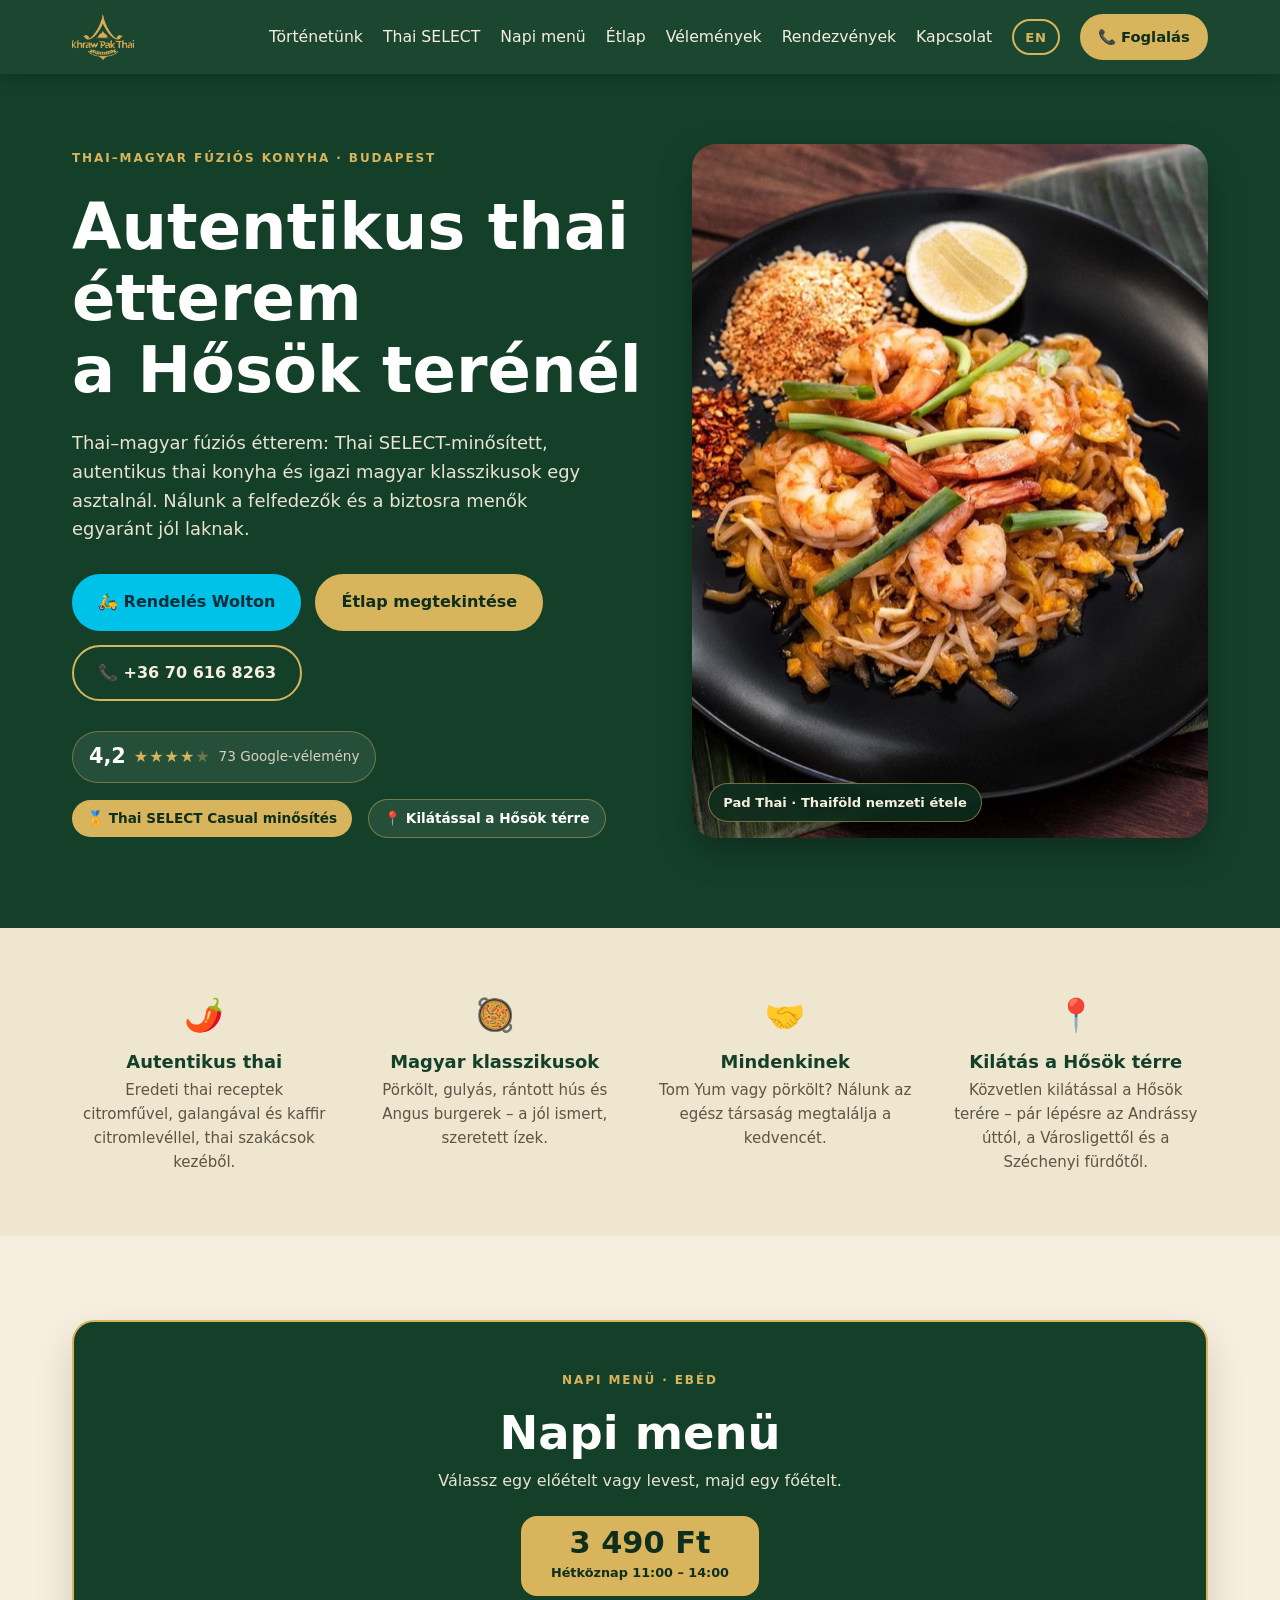
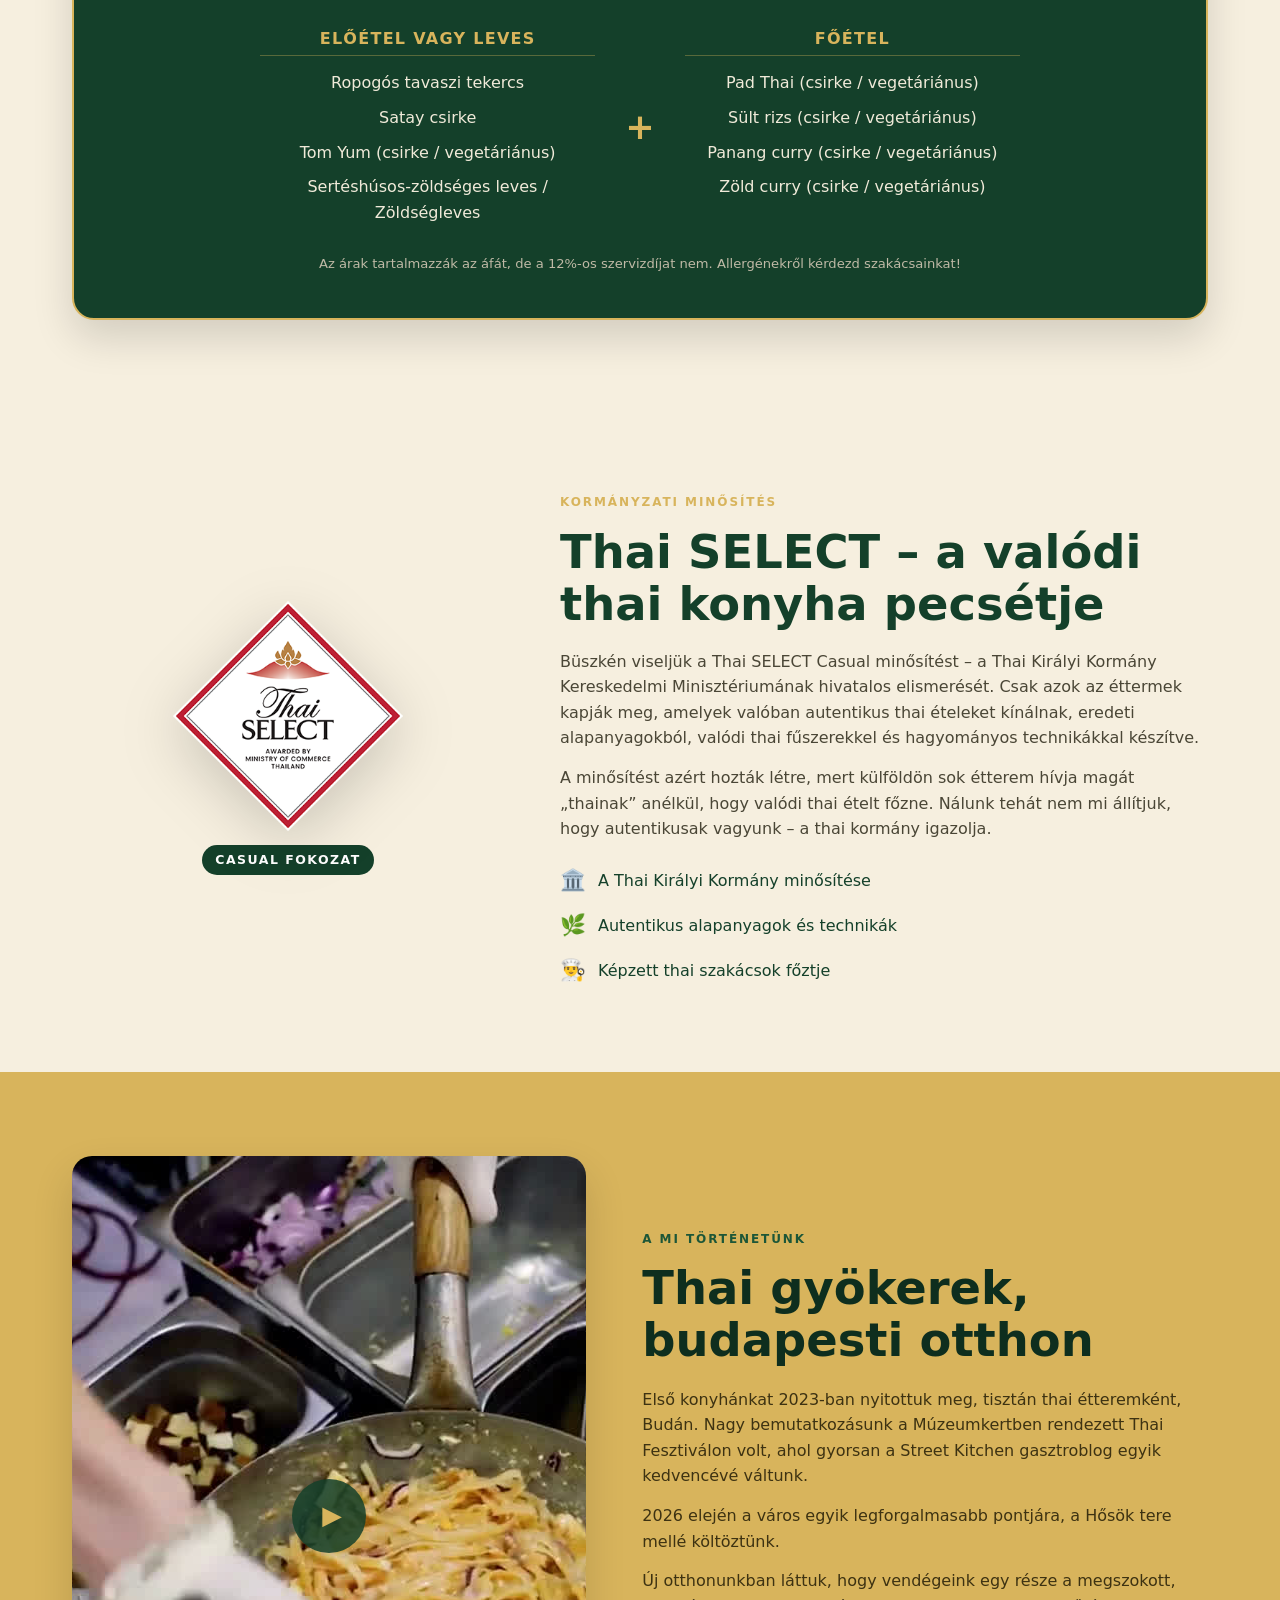
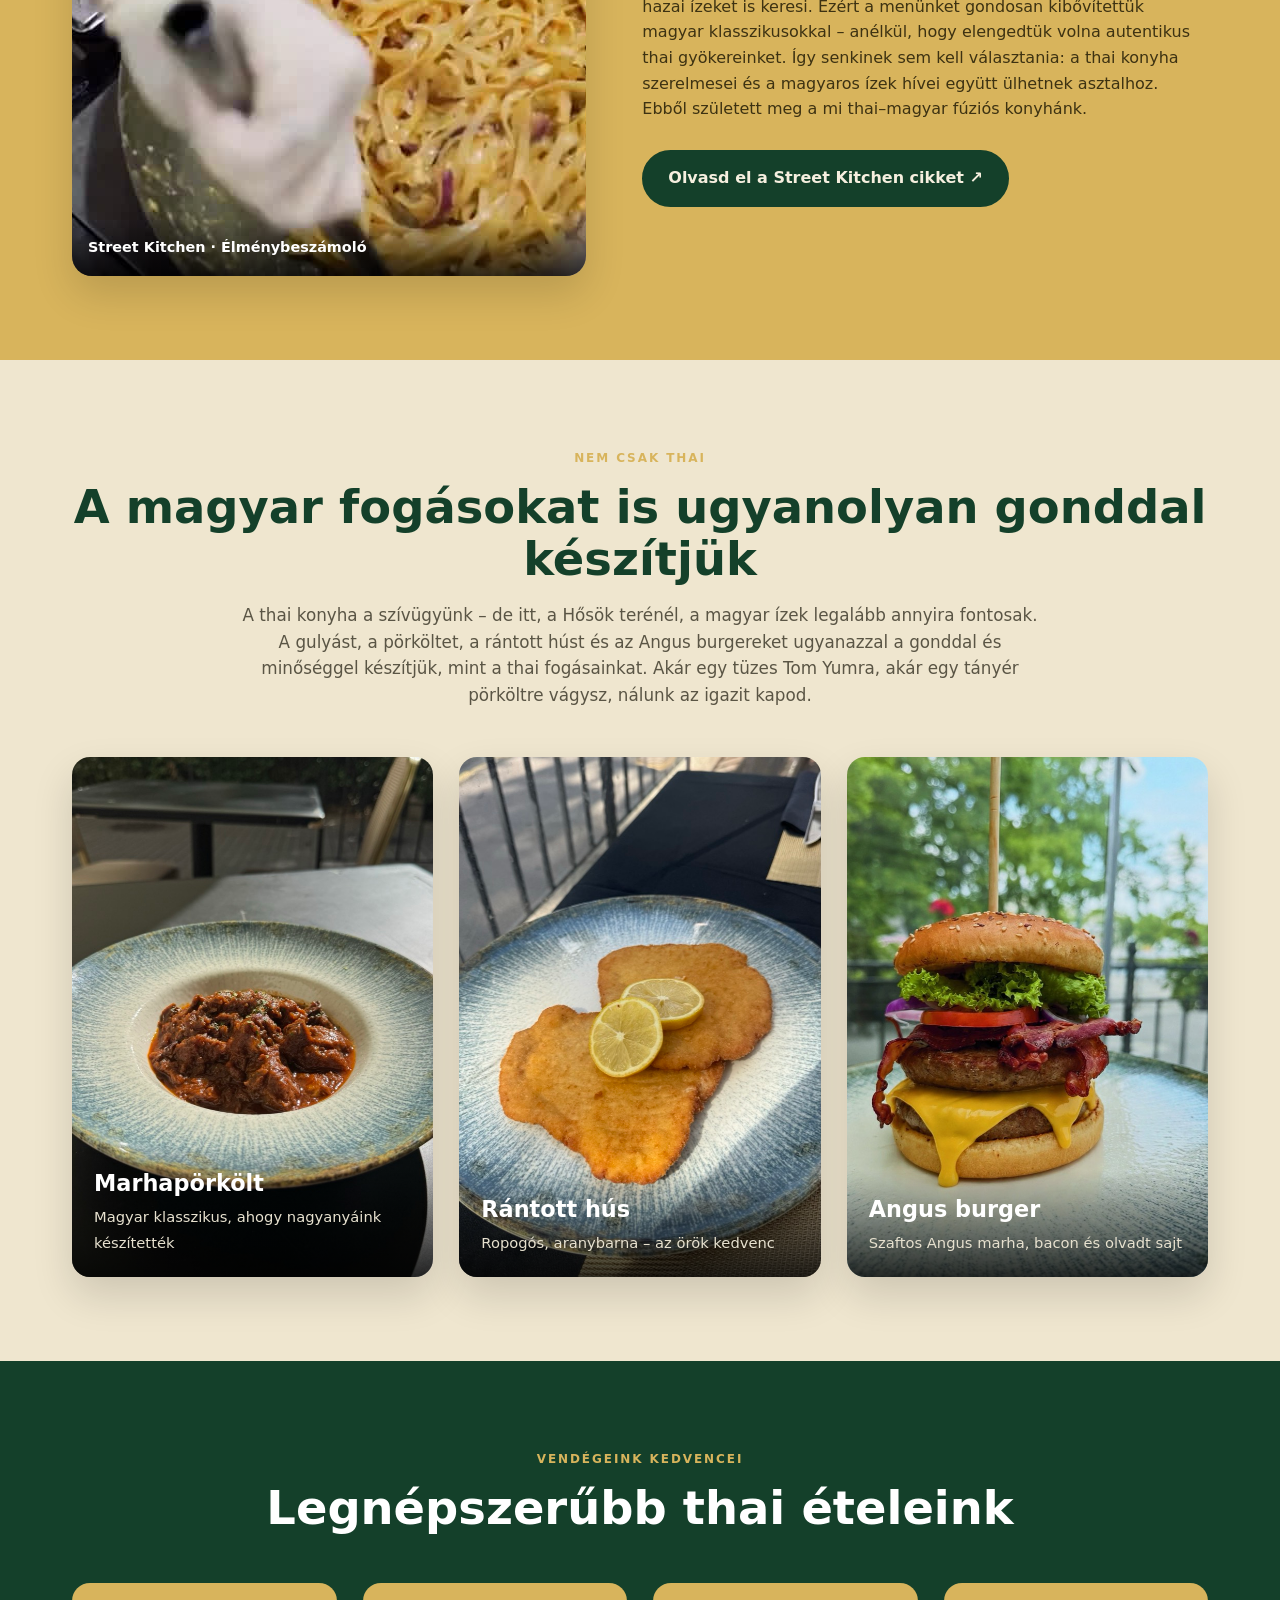
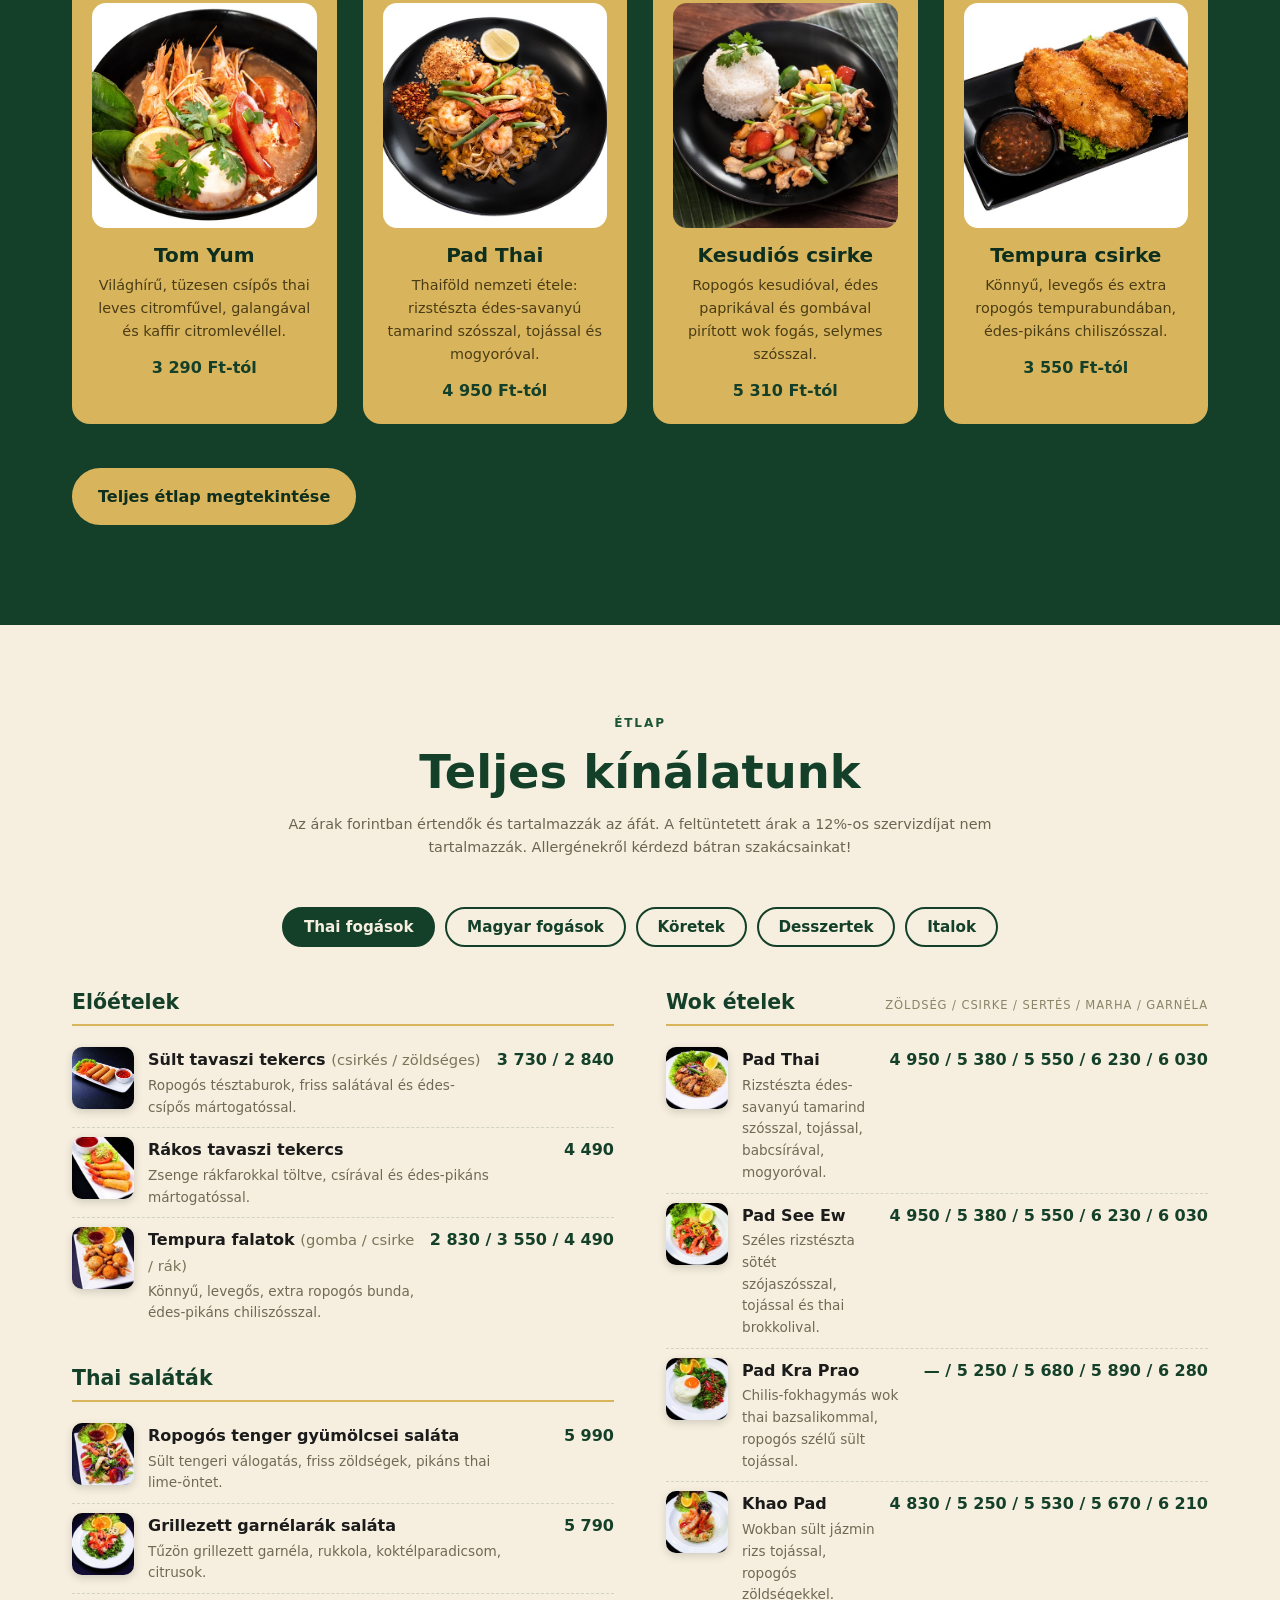
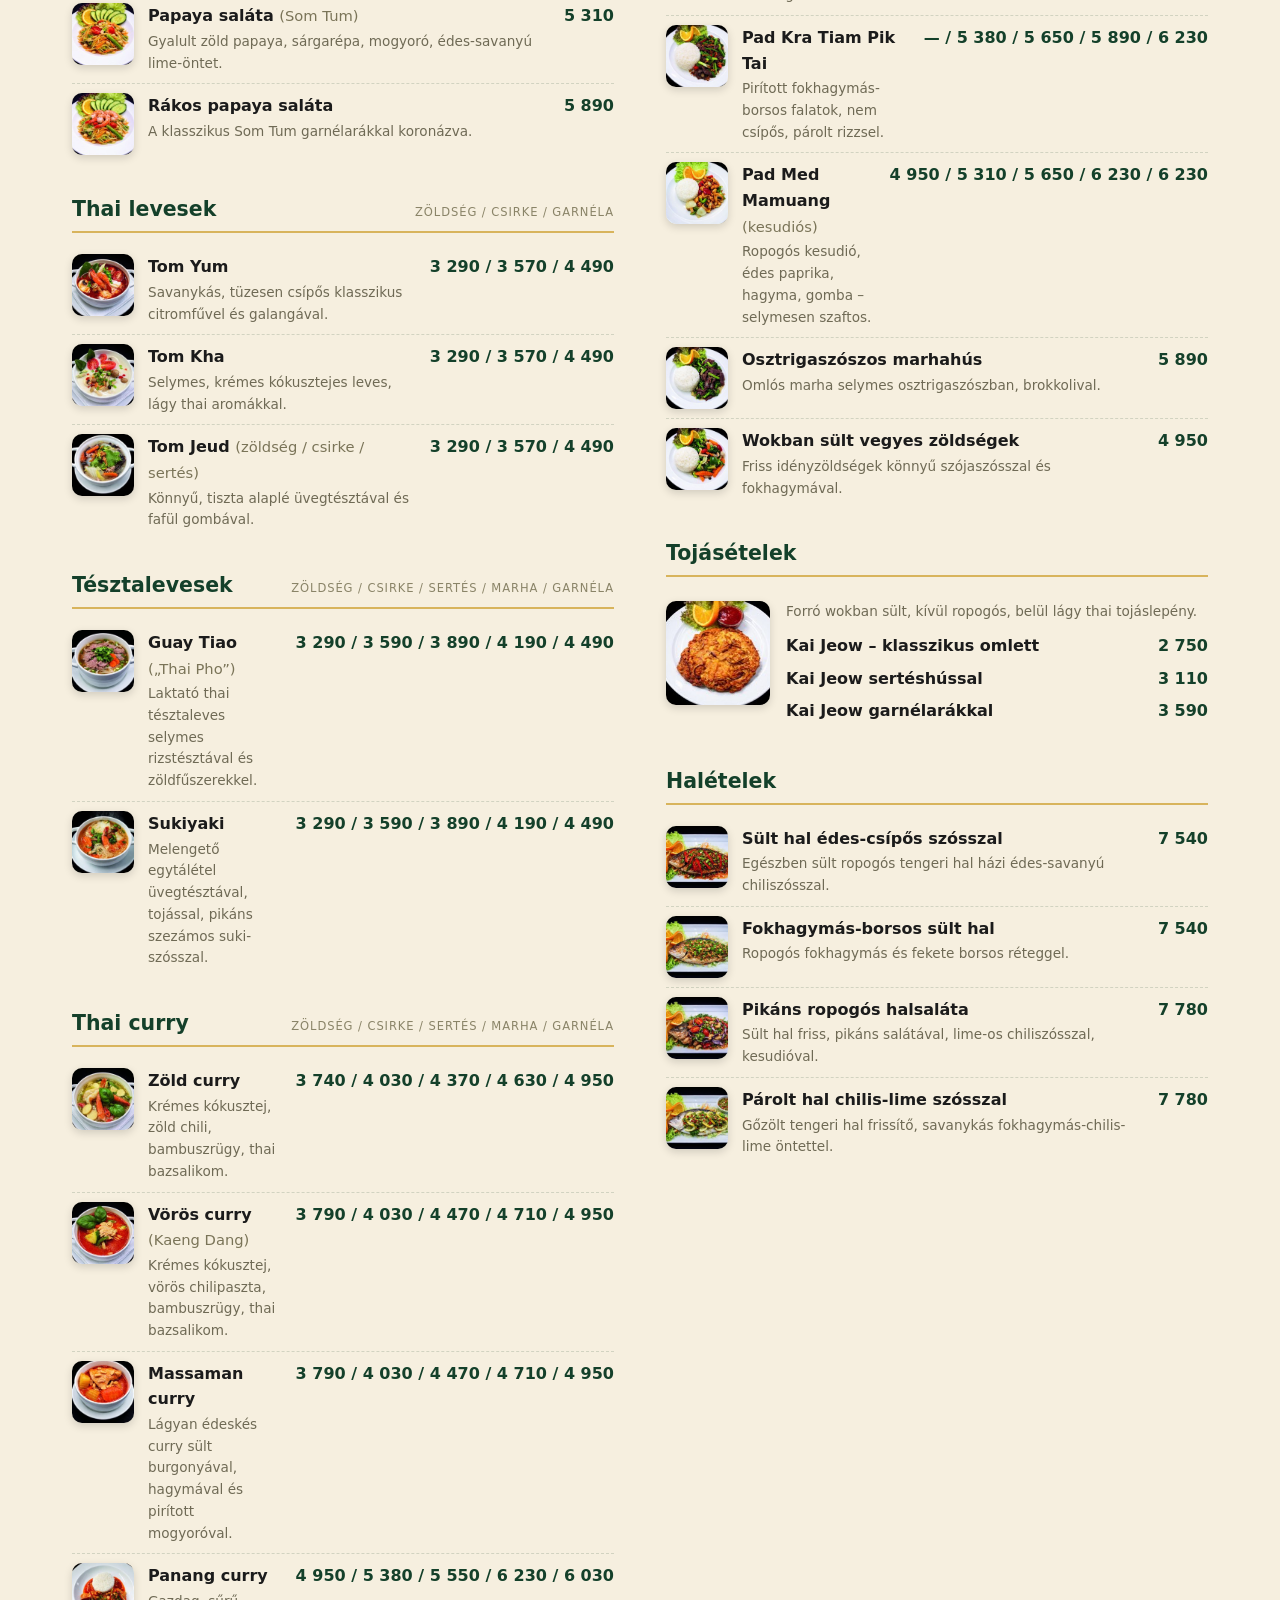
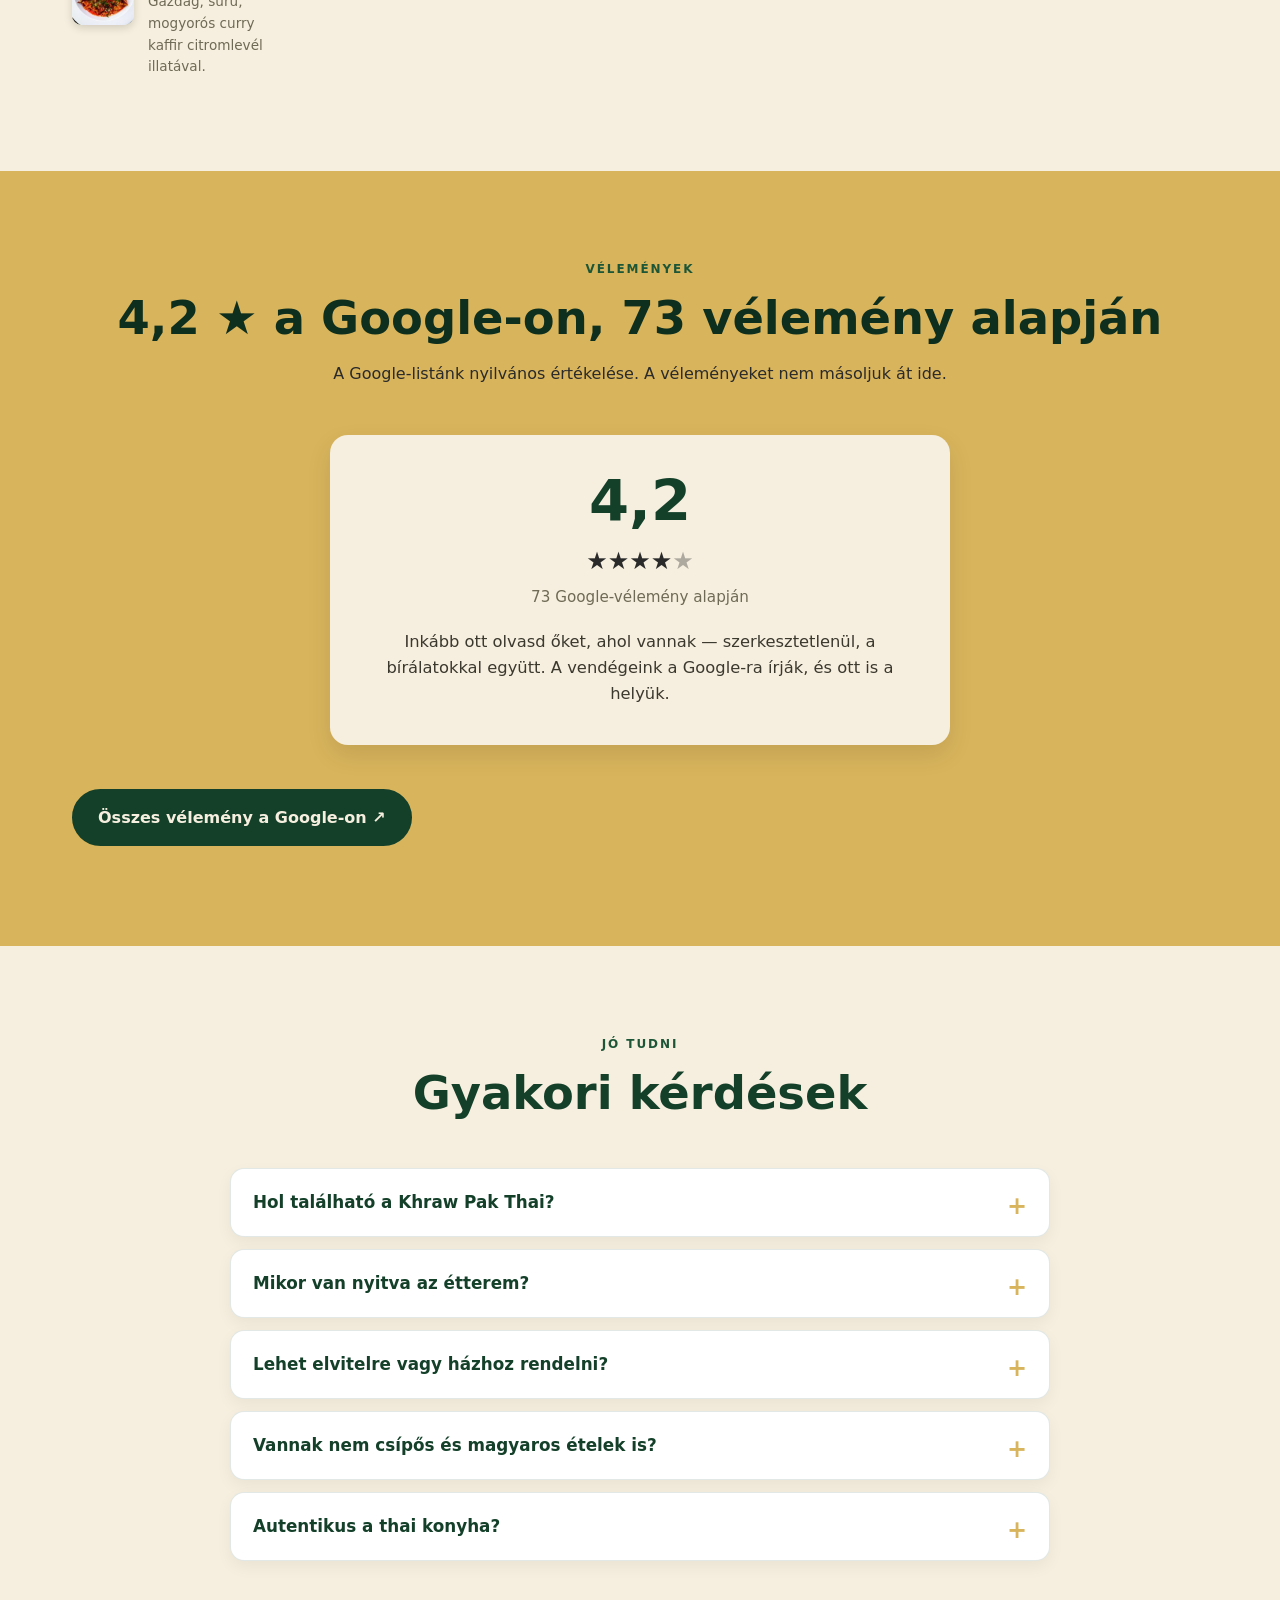
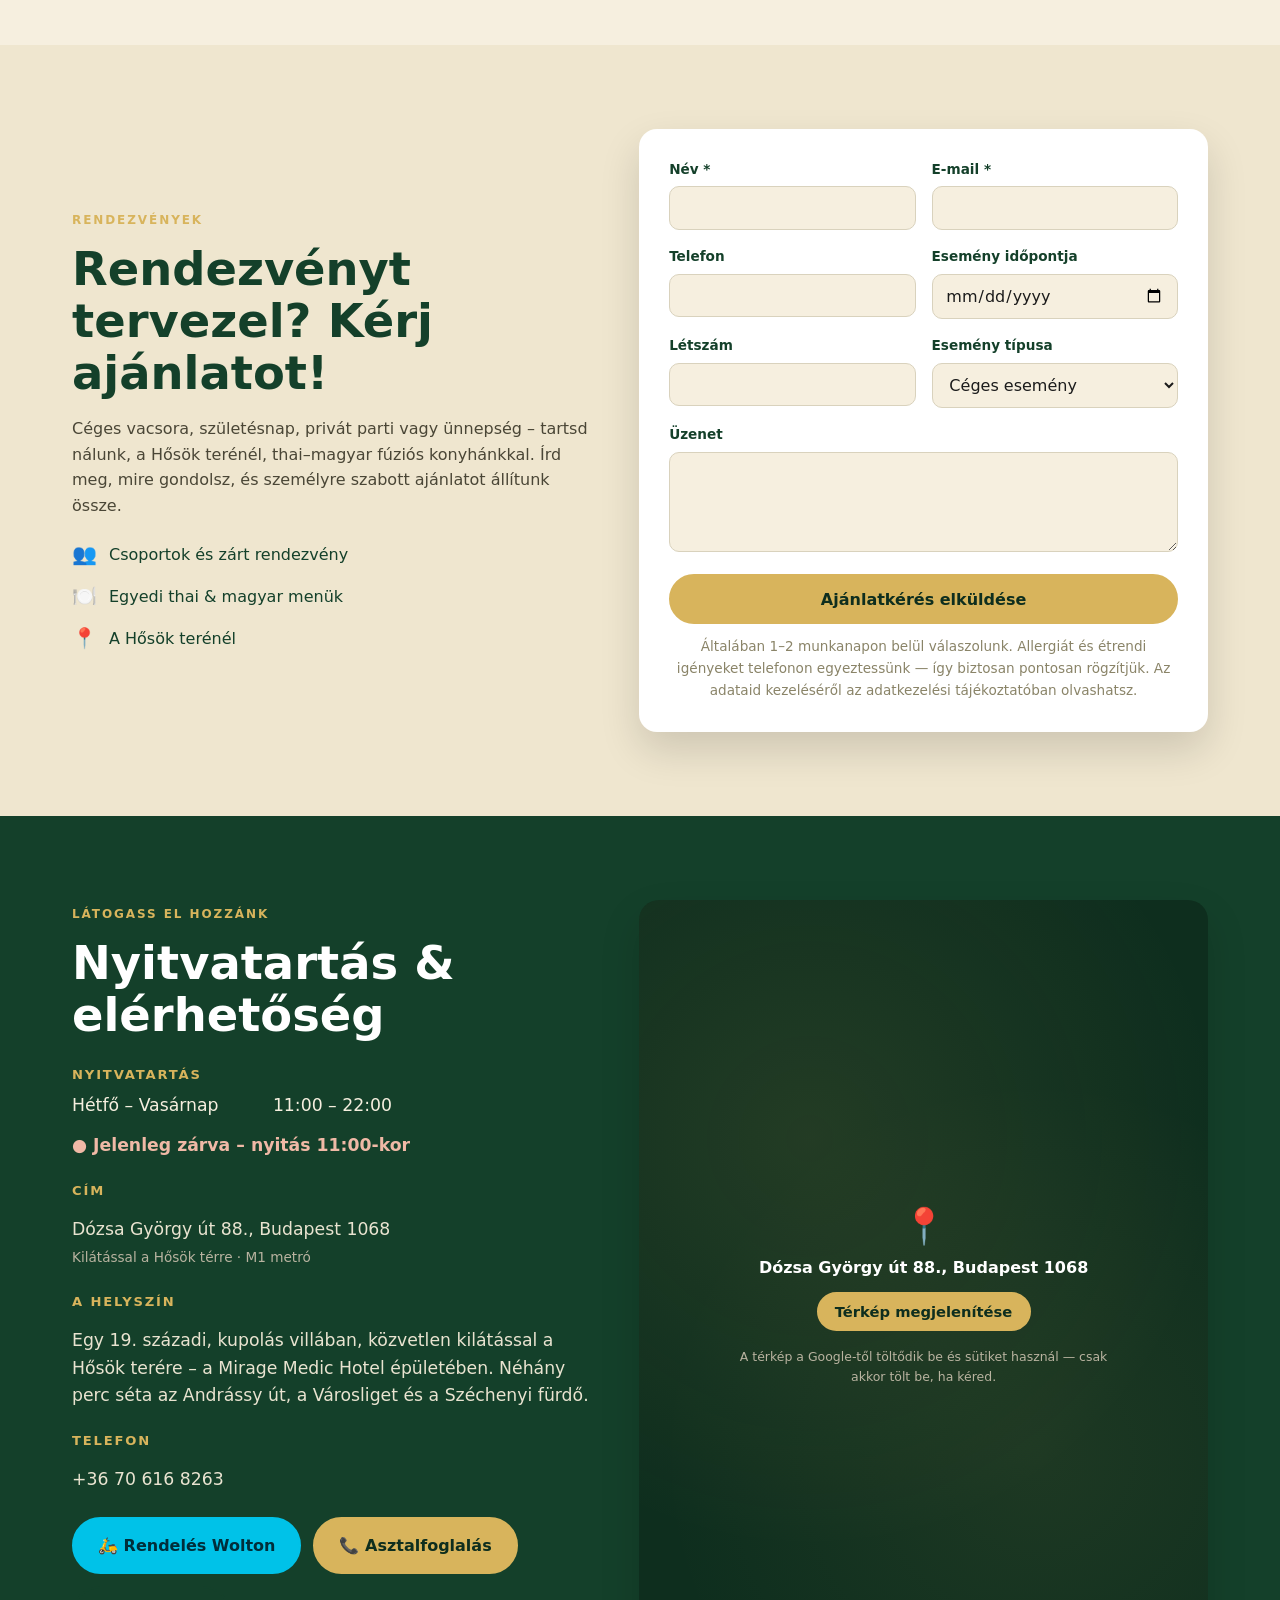
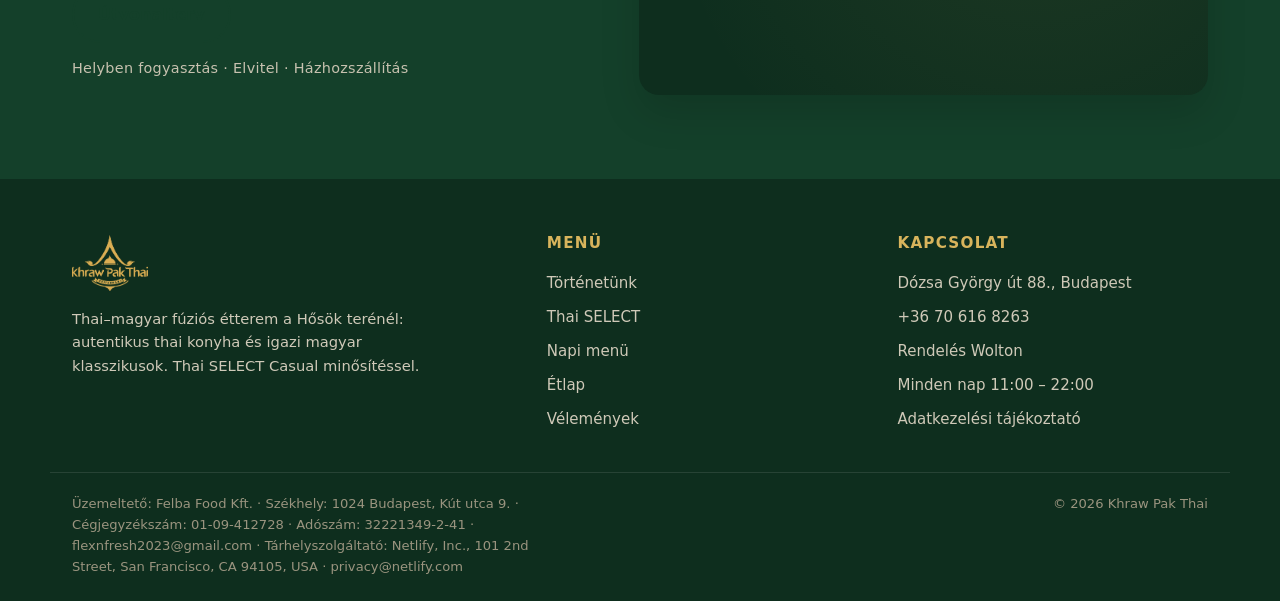
==== site/index.html @ c75d5d91 "Delete the runtime language toggle — one translation path, not two The same translation was being do" ====
<!DOCTYPE html>
<html lang="hu">
<head>
<meta charset="UTF-8">
<meta name="viewport" content="width=device-width, initial-scale=1.0">
<title>Khraw Pak Thai – Thai–magyar fúziós étterem a Hősök terénél | Budapest</title>
<meta name="description" content="Khraw Pak Thai – thai–magyar fúziós étterem a budapesti Hősök terénél. Thai SELECT-minősített, autentikus thai konyha és igazi magyar klasszikusok, thai szakácsok kezéből. Helyben, elvitelre, kiszállítással.">
<meta name="theme-color" content="#14402a">
<meta name="format-detection" content="telephone=no">
<meta name="robots" content="index, follow, max-image-preview:large, max-snippet:-1">
<link rel="canonical" href="https://khrawpakthai.com/">
<link rel="alternate" hreflang="hu" href="https://khrawpakthai.com/">
<link rel="alternate" hreflang="en" href="https://khrawpakthai.com/en/">
<link rel="alternate" hreflang="x-default" href="https://khrawpakthai.com/">
<!-- Helyi SEO / geo -->
<meta name="geo.region" content="HU-BU">
<meta name="geo.placename" content="Budapest, Hősök tere">
<meta name="geo.position" content="47.5132007;19.0780568">
<meta name="ICBM" content="47.5132007, 19.0780568">

<!-- Open Graph / közösségi megosztás -->
<meta property="og:type" content="restaurant">
<meta property="og:locale" content="hu_HU">
<meta property="og:locale:alternate" content="en_US">
<meta property="og:site_name" content="Khraw Pak Thai">
<meta property="og:title" content="Khraw Pak Thai – Thai–magyar fúziós étterem a Hősök terénél">
<meta property="og:description" content="Thai–magyar fúziós konyha a Hősök terénél: Thai SELECT-minősített, autentikus thai ételek és igazi magyar klasszikusok. A felfedezők és a biztosra menők egy asztalnál.">
<meta property="og:url" content="https://khrawpakthai.com/">
<meta property="og:image" content="https://khrawpakthai.com/assets/img/og-image.jpg">
<meta property="og:image:width" content="1200">
<meta property="og:image:height" content="630">
<meta property="og:image:alt" content="Khraw Pak Thai – thai–magyar fúziós étterem a Hősök terénél">
<meta name="twitter:image" content="https://khrawpakthai.com/assets/img/og-image.jpg">
<meta name="twitter:card" content="summary_large_image">

<link rel="icon" href="/favicon.ico" sizes="any">
<link rel="icon" type="image/png" href="assets/img/favicon-kpt.png">
<link rel="apple-touch-icon" href="assets/img/apple-touch-icon.png">
<link rel="preload" href="/assets/fonts/karla-400-latin.woff2" as="font" type="font/woff2" crossorigin>
<link rel="preload" href="/assets/fonts/poppins-800-latin.woff2" as="font" type="font/woff2" crossorigin>
<link rel="stylesheet" href="/assets/fonts/fonts.css">
<link rel="stylesheet" href="styles.css">

<!-- Strukturált adat: étterem -->
<script type="application/ld+json">
{
  "@context": "https://schema.org",
  "@type": "Restaurant",
  "name": "Khraw Pak Thai",
  "image": "https://khrawpakthai.com/assets/img/hero-padthai.jpg",
  "url": "https://khrawpakthai.com/",
  "servesCuisine": [
    "Thai",
    "Magyar",
    "Fúziós",
    "Ázsiai"
  ],
  "priceRange": "4000–6000 Ft",
  "telephone": "+36706168263",
  "address": {
    "@type": "PostalAddress",
    "streetAddress": "Dózsa György út 88.",
    "addressLocality": "Budapest",
    "postalCode": "1068",
    "addressCountry": "HU"
  },
  "geo": {
    "@type": "GeoCoordinates",
    "latitude": 47.5132007,
    "longitude": 19.0780568
  },
  "hasMap": "https://maps.app.goo.gl/Sdok5S1uinjLJKB9A",
  "sameAs": [
    "https://maps.app.goo.gl/Sdok5S1uinjLJKB9A"
  ],
  "hasMenu": "https://khrawpakthai.com/#menu",
  "menu": "https://khrawpakthai.com/#menu",
  "acceptsReservations": "True",
  "currenciesAccepted": "HUF",
  "paymentAccepted": "Cash, Credit Card",
  "areaServed": "Budapest",
  "openingHoursSpecification": [
    {
      "@type": "OpeningHoursSpecification",
      "dayOfWeek": [
        "Monday",
        "Tuesday",
        "Wednesday",
        "Thursday",
        "Friday",
        "Saturday",
        "Sunday"
      ],
      "opens": "11:00",
      "closes": "22:00"
    }
  ],
  "award": "Thai SELECT Casual – Royal Thai Government (Ministry of Commerce)",
  "potentialAction": {
    "@type": "OrderAction",
    "target": "https://wolt.com/hu/hun/budapest/restaurant/khrua-pak-thai",
    "deliveryMethod": [
      "http://purl.org/goodrelations/v1#DeliveryModeOwnFleet",
      "http://purl.org/goodrelations/v1#DeliveryModePickUp"
    ]
  }
}
</script>
<!-- Strukturált adat: gyakori kérdések -->
<script type="application/ld+json">
{
  "@context": "https://schema.org",
  "@type": "FAQPage",
  "mainEntity": [
    { "@type": "Question", "name": "Hol található a Khraw Pak Thai?",
      "acceptedAnswer": { "@type": "Answer", "text": "A Hősök terénél, a Dózsa György út 88. szám alatt, Budapest 1068 – a Mirage Medic Hotel épületében. A Hősök tere (M1) metrómegálló pár lépésre van." } },
    { "@type": "Question", "name": "Mikor van nyitva az étterem?",
      "acceptedAnswer": { "@type": "Answer", "text": "Minden nap 11:00 és 22:00 között várjuk vendégeinket." } },
    { "@type": "Question", "name": "Lehet házhoz rendelni vagy elvitelre kérni?",
      "acceptedAnswer": { "@type": "Answer", "text": "Igen. Helyben fogyasztás mellett elvitelre és házhozszállítással is elérhetők ételeink." } },
    { "@type": "Question", "name": "Vannak nem csípős és magyaros ételek is?",
      "acceptedAnswer": { "@type": "Answer", "text": "Igen. Az autentikus thai fogások mellett magyar klasszikusokat is kínálunk – gulyást, pörköltet, rántott húst, burgereket –, valamint sok nem csípős thai ételt is." } },
    { "@type": "Question", "name": "Autentikus a thai konyha?",
      "acceptedAnswer": { "@type": "Answer", "text": "Igen. A Thai Királyi Kormány Kereskedelmi Minisztériuma Thai SELECT Casual minősítéssel ismerte el autentikus thai konyhánkat." } }
  ]
}
</script>
</head>
<body>

<!-- ==================== FEJLÉC ==================== -->
<header class="site-header" id="top">
  <div class="wrap header-inner">
    <a class="brand" href="#top" aria-label="Khraw Pak Thai">
      <img src="assets/img/logo.png" alt="Khraw Pak Thai logó" data-en-alt="Khraw Pak Thai logo" class="brand-logo" width="799" height="591">
    </a>
    <nav class="main-nav" aria-label="Fő menü" data-en-aria-label="Main menu">
      <a href="#story" data-en="Our story">Történetünk</a>
      <a href="#thaiselect" data-en="Thai SELECT">Thai SELECT</a>
      <a href="#daily" data-en="Daily menu">Napi menü</a>
      <a href="#menu" data-en="Menu">Étlap</a>
      <a href="#reviews" data-en="Reviews">Vélemények</a>
      <a href="#events" data-en="Events">Rendezvények</a>
      <a href="#contact" data-en="Contact">Kapcsolat</a>
    </nav>
    <a class="lang-toggle" href="/en/" hreflang="en" aria-label="Váltás angolra / Switch to English">EN</a>
    <a class="btn btn-gold btn-sm header-cta" href="tel:+36706168263" data-en="📞 Book / call">📞 Foglalás</a>
    <button class="nav-toggle" aria-label="Menü" data-en-aria-label="Menu" aria-expanded="false"><span></span><span></span><span></span></button>
  </div>
  <nav class="mobile-nav" aria-label="Mobil menü" data-en-aria-label="Mobile menu">
    <a href="#story" data-en="Our story">Történetünk</a>
    <a href="#thaiselect" data-en="Thai SELECT">Thai SELECT</a>
    <a href="#daily" data-en="Daily menu">Napi menü</a>
    <a href="#menu" data-en="Menu">Étlap</a>
    <a href="#reviews" data-en="Reviews">Vélemények</a>
    <a href="#events" data-en="Events">Rendezvények</a>
    <a href="#contact" data-en="Contact">Kapcsolat</a>
    <a class="btn btn-gold" href="tel:+36706168263" data-en="📞 Book / call">📞 Foglalás / hívás</a>
  </nav>
</header>

<!-- ==================== HERO ==================== -->
<section class="hero">
  <div class="wrap hero-inner">
    <div class="hero-copy">
      <span class="eyebrow" data-en="Thai–Hungarian fusion cuisine · Budapest">Thai–magyar fúziós konyha · Budapest</span>
      <h1 data-en="Authentic Thai restaurant<br>overlooking Heroes' Square">Autentikus thai étterem<br>a Hősök terénél</h1>
      <p class="lead" data-en="A Thai–Hungarian fusion restaurant: Thai SELECT-certified authentic Thai cuisine and true Hungarian classics at one table. Here the adventurous and the play-it-safe both feast well.">Thai–magyar fúziós étterem: Thai SELECT-minősített, autentikus thai konyha és igazi magyar klasszikusok egy asztalnál. Nálunk a felfedezők és a biztosra menők egyaránt jól laknak.</p>
      <div class="hero-actions">
        <a class="btn btn-wolt" href="https://wolt.com/hu/hun/budapest/restaurant/khrua-pak-thai" target="_blank" rel="noopener" data-en="🛵 Order on Wolt">🛵 Rendelés Wolton</a>
        <a class="btn btn-gold" href="#menu" data-en="See the menu">Étlap megtekintése</a>
        <a class="btn btn-outline" href="tel:+36706168263">📞 +36 70 616 8263</a>
      </div>
      <div class="hero-badges">
        <a class="hero-rating" href="https://maps.app.goo.gl/Sdok5S1uinjLJKB9A" target="_blank" rel="noopener">
          <strong>4,2</strong>
          <span class="stars" aria-hidden="true">★★★★<span class="half">★</span></span>
          <span class="rmeta" data-en="73 Google reviews">73 Google-vélemény</span>
        </a>
        <span class="badge-thai" data-en="🏅 Thai SELECT Casual certified">🏅 Thai SELECT Casual minősítés</span>
        <span class="badge-loc" data-en="📍 Overlooking Heroes' Square">📍 Kilátással a Hősök térre</span>
      </div>
    </div>
    <div class="hero-media">
      <img src="assets/img/hero-padthai.jpg" alt="Pad Thai garnélarákkal, friss zöldhagymával, mogyoróval és lime-mal" data-en-alt="Pad Thai with shrimp, fresh spring onion, peanuts and lime" width="1400" height="932" fetchpriority="high">
      <span class="hero-media-cap" data-en="Pad Thai · Thailand’s national dish">Pad Thai · Thaiföld nemzeti étele</span>
    </div>
  </div>
</section>

<!-- ==================== USP ==================== -->
<section class="usp">
  <div class="wrap usp-grid">
    <div class="usp-item"><span class="usp-ico">🌶️</span><h3 data-en="Authentic Thai">Autentikus thai</h3><p data-en="Real Thai recipes with lemongrass, galangal and kaffir lime — cooked by Thai chefs.">Eredeti thai receptek citromfűvel, galangával és kaffir citromlevéllel, thai szakácsok kezéből.</p></div>
    <div class="usp-item"><span class="usp-ico">🥘</span><h3 data-en="Hungarian classics">Magyar klasszikusok</h3><p data-en="Goulash, stew, breaded cutlet and Angus burgers — the comfort food everyone knows and loves.">Pörkölt, gulyás, rántott hús és Angus burgerek – a jól ismert, szeretett ízek.</p></div>
    <div class="usp-item"><span class="usp-ico">🤝</span><h3 data-en="Something for everyone">Mindenkinek</h3><p data-en="Craving a fiery Tom Yum or a plate of stew? Your whole group can be happy at one table.">Tom Yum vagy pörkölt? Nálunk az egész társaság megtalálja a kedvencét.</p></div>
    <div class="usp-item"><span class="usp-ico">📍</span><h3 data-en="Overlooking Heroes' Square">Kilátás a Hősök térre</h3><p data-en="Looking straight out over Heroes' Square — steps from Andrássy Avenue, City Park and the Széchenyi Baths.">Közvetlen kilátással a Hősök terére – pár lépésre az Andrássy úttól, a Városligettől és a Széchenyi fürdőtől.</p></div>
  </div>
</section>

<!-- ==================== NAPI MENÜ ==================== -->
<section class="daily" id="daily">
  <div class="wrap">
    <div class="daily-card">
      <div class="daily-head">
        <div>
          <span class="eyebrow" data-en="Daily offer · lunch">Napi menü · ebéd</span>
          <h2 data-en="Daily lunch menu">Napi menü</h2>
          <p class="daily-sub" data-en="Choose a starter or soup, then a main course.">Válassz egy előételt vagy levest, majd egy főételt.</p>
        </div>
        <div class="daily-badge">
          <span class="daily-price">3 490 Ft</span>
          <span class="daily-time" data-en="Weekdays 11:00 – 14:00">Hétköznap 11:00 – 14:00</span>
        </div>
      </div>
      <div class="daily-cols">
        <div class="daily-col">
          <h3 data-en="Starter or soup">Előétel vagy leves</h3>
          <ul>
            <li data-en="Crispy spring rolls">Ropogós tavaszi tekercs</li>
            <li data-en="Satay chicken">Satay csirke</li>
            <li data-en="Tom Yum (chicken / vegetarian)">Tom Yum (csirke / vegetáriánus)</li>
            <li data-en="Pork &amp; vegetable soup / Vegetable soup">Sertéshúsos-zöldséges leves / Zöldségleves</li>
          </ul>
        </div>
        <div class="daily-plus" aria-hidden="true">+</div>
        <div class="daily-col">
          <h3 data-en="Main course">Főétel</h3>
          <ul>
            <li data-en="Pad Thai (chicken / vegetarian)">Pad Thai (csirke / vegetáriánus)</li>
            <li data-en="Fried rice (chicken / vegetarian)">Sült rizs (csirke / vegetáriánus)</li>
            <li data-en="Panang curry (chicken / vegetarian)">Panang curry (csirke / vegetáriánus)</li>
            <li data-en="Green curry (chicken / vegetarian)">Zöld curry (csirke / vegetáriánus)</li>
          </ul>
        </div>
      </div>
      <p class="daily-note" data-en="Prices include VAT but not the 12% service charge. Please ask our chefs about allergens.">Az árak tartalmazzák az áfát, de a 12%-os szervizdíjat nem. Allergénekről kérdezd szakácsainkat!</p>
    </div>
  </div>
</section>

<!-- ==================== THAI SELECT ==================== -->
<section class="thaiselect" id="thaiselect">
  <div class="wrap ts-grid">
    <div class="ts-emblem">
      <img src="assets/img/thaiselect-logo.png" alt="Thai SELECT Casual – a Thai Királyi Kormány hivatalos minősítése" data-en-alt="Thai SELECT Casual – the official certification of the Royal Thai Government" class="ts-logo" width="320" height="320">
      <span class="ts-tier" data-en="Casual tier">Casual fokozat</span>
    </div>
    <div class="ts-copy">
      <span class="eyebrow" data-en="Government certification">Kormányzati minősítés</span>
      <h2 data-en="Thai SELECT — the seal of genuine Thai cuisine">Thai SELECT – a valódi thai konyha pecsétje</h2>
      <p data-en="We proudly hold the Thai SELECT Casual certification — an official mark awarded by the Ministry of Commerce of the Royal Thai Government. It is given only to restaurants that serve genuinely authentic Thai food, prepared with proper ingredients, real Thai spices and traditional cooking methods.">Büszkén viseljük a Thai SELECT Casual minősítést – a Thai Királyi Kormány Kereskedelmi Minisztériumának hivatalos elismerését. Csak azok az éttermek kapják meg, amelyek valóban autentikus thai ételeket kínálnak, eredeti alapanyagokból, valódi thai fűszerekkel és hagyományos technikákkal készítve.</p>
      <p data-en="The program was created because so many restaurants abroad call themselves “Thai” without cooking the real thing. So this is not us calling ourselves authentic — the Thai government verifies it.">A minősítést azért hozták létre, mert külföldön sok étterem hívja magát „thainak” anélkül, hogy valódi thai ételt főzne. Nálunk tehát nem mi állítjuk, hogy autentikusak vagyunk – a thai kormány igazolja.</p>
      <ul class="ts-points">
        <li><span>🏛️</span><span data-en="Awarded by the Royal Thai Government">A Thai Királyi Kormány minősítése</span></li>
        <li><span>🌿</span><span data-en="Authentic ingredients &amp; techniques">Autentikus alapanyagok és technikák</span></li>
        <li><span>👨‍🍳</span><span data-en="Cooked by trained Thai chefs">Képzett thai szakácsok főztje</span></li>
      </ul>
    </div>
  </div>
</section>

<!-- ==================== TÖRTÉNET ==================== -->
<section class="story" id="story">
  <div class="wrap story-grid">
    <div class="story-media">
      <a class="video-card" href="https://streetkitchen.hu/cikkek/teszteltuk/felzabaltuk-a-thai-fesztivalt-2023/" target="_blank" rel="noopener" aria-label="Street Kitchen élménybeszámoló" data-en-aria-label="Street Kitchen review video">
        <img src="assets/img/video-sk.jpg" alt="Street Kitchen kóstolás a Khraw Pak Thai ételeiről" data-en-alt="Street Kitchen tasting Khraw Pak Thai dishes" loading="lazy" width="1280" height="720">
        <span class="play">▶</span>
        <span class="video-label" data-en="Street Kitchen · Featured">Street Kitchen · Élménybeszámoló</span>
      </a>
    </div>
    <div class="story-copy">
      <span class="eyebrow eyebrow-dark" data-en="Our story">A mi történetünk</span>
      <h2 data-en="Thai roots, a Budapest home">Thai gyökerek, budapesti otthon</h2>
      <p data-en="We opened our first kitchen in 2023 as a purely Thai restaurant in Buda. Our big debut came at the Thai Festival in the Museum Garden, where we quickly became a favourite of the Street Kitchen food blog.">Első konyhánkat 2023-ban nyitottuk meg, tisztán thai étteremként, Budán. Nagy bemutatkozásunk a Múzeumkertben rendezett Thai Fesztiválon volt, ahol gyorsan a Street Kitchen gasztroblog egyik kedvencévé váltunk.</p>
      <p data-en="In early 2026 we moved to one of the city's busiest spots, right next to Heroes' Square.">2026 elején a város egyik legforgalmasabb pontjára, a Hősök tere mellé költöztünk.</p>
      <p data-en="At our new home we saw that many guests were also looking for the familiar flavours of home. So we carefully expanded our menu with Hungarian classics — without ever letting go of our authentic Thai roots. Now no one has to choose: lovers of Thai food and fans of hearty Hungarian cooking can sit down at the very same table. That is how our Thai–Hungarian fusion kitchen was born.">Új otthonunkban láttuk, hogy vendégeink egy része a megszokott, hazai ízeket is keresi. Ezért a menünket gondosan kibővítettük magyar klasszikusokkal – anélkül, hogy elengedtük volna autentikus thai gyökereinket. Így senkinek sem kell választania: a thai konyha szerelmesei és a magyaros ízek hívei együtt ülhetnek asztalhoz. Ebből született meg a mi thai–magyar fúziós konyhánk.</p>
      <a class="btn btn-green" href="https://streetkitchen.hu/cikkek/teszteltuk/felzabaltuk-a-thai-fesztivalt-2023/" target="_blank" rel="noopener" data-en="Read the Street Kitchen article ↗">Olvasd el a Street Kitchen cikket ↗</a>
    </div>
  </div>
</section>

<!-- ==================== BÁTOR & ISMERŐS ==================== -->
<section class="everyone">
  <div class="wrap">
    <div class="section-head center">
      <span class="eyebrow" data-en="Not just Thai">Nem csak thai</span>
      <h2 data-en="We make our Hungarian dishes with the same care">A magyar fogásokat is ugyanolyan gonddal készítjük</h2>
      <p class="everyone-lead" data-en="Thai cooking is our passion — but here at Heroes' Square, in the heart of Budapest, Hungarian flavours matter just as much. We make our goulash, beef stew, breaded cutlet and Angus burgers with the very same care and quality as our Thai dishes. Whether you crave a fiery Tom Yum or a plate of pörkölt, you get the real thing.">A thai konyha a szívügyünk – de itt, a Hősök terénél, a magyar ízek legalább annyira fontosak. A gulyást, a pörköltet, a rántott húst és az Angus burgereket ugyanazzal a gonddal és minőséggel készítjük, mint a thai fogásainkat. Akár egy tüzes Tom Yumra, akár egy tányér pörköltre vágysz, nálunk az igazit kapod.</p>
    </div>
    <div class="everyone-grid">
      <figure class="ev-card">
        <img src="assets/img/hun-porkolt.jpg" alt="Marhapörkölt a Khraw Pak Thai teraszán, a Hősök terénél" data-en-alt="Hungarian beef stew on the Khraw Pak Thai terrace by Heroes’ Square" loading="lazy" width="699" height="1244">
        <figcaption><strong data-en="Marhapörkölt <em>(Hungarian beef stew)</em>">Marhapörkölt</strong><span data-en="Hungarian beef stew — a homely classic">Magyar klasszikus, ahogy nagyanyáink készítették</span></figcaption>
      </figure>
      <figure class="ev-card">
        <img src="assets/img/hun-schnitzel.jpg" alt="Rántott hús citrommal a Khraw Pak Thai teraszán" data-en-alt="Breaded cutlet with lemon on the Khraw Pak Thai terrace" loading="lazy" width="699" height="1244">
        <figcaption><strong data-en="Breaded cutlet">Rántott hús</strong><span data-en="Crispy, golden — the ultimate comfort food">Ropogós, aranybarna – az örök kedvenc</span></figcaption>
      </figure>
      <figure class="ev-card">
        <img src="assets/img/hun-burger.jpg" alt="Angus bacon burger olvadt sajttal a Khraw Pak Thai teraszán" data-en-alt="Angus bacon burger with melted cheese on the Khraw Pak Thai terrace" loading="lazy" width="700" height="1244">
        <figcaption><strong data-en="Angus burger">Angus burger</strong><span data-en="Juicy Angus beef, bacon and melted cheddar">Szaftos Angus marha, bacon és olvadt sajt</span></figcaption>
      </figure>
    </div>
  </div>
</section>

<!-- ==================== NÉPSZERŰ THAI ÉTELEK ==================== -->
<section class="dishes" id="dishes">
  <div class="wrap">
    <div class="section-head center">
      <span class="eyebrow" data-en="Guest favourites">Vendégeink kedvencei</span>
      <h2 data-en="Our most popular Thai dishes">Legnépszerűbb thai ételeink</h2>
    </div>
    <div class="dish-grid">
      <article class="dish-card">
        <div class="dish-img"><img src="assets/img/tom-yum.jpg" alt="Tom Yum leves garnélarákkal" data-en-alt="Tom Yum soup with shrimp" loading="lazy" width="799" height="614"></div>
        <h3>Tom Yum</h3>
        <p data-en="The world-famous, fiery Thai soup with lemongrass, galangal and kaffir lime.">Világhírű, tüzesen csípős thai leves citromfűvel, galangával és kaffir citromlevéllel.</p>
        <span class="dish-price" data-en="from 3,290 Ft">3 290 Ft-tól</span>
      </article>
      <article class="dish-card">
        <div class="dish-img"><img src="assets/img/pad-thai.jpg" alt="Pad Thai rizstészta garnélarákkal" data-en-alt="Pad Thai rice noodles with shrimp" loading="lazy" width="800" height="533"></div>
        <h3>Pad Thai</h3>
        <p data-en="Thailand's national dish: rice noodles in sweet-sour tamarind sauce with egg and peanuts.">Thaiföld nemzeti étele: rizstészta édes-savanyú tamarind szósszal, tojással és mogyoróval.</p>
        <span class="dish-price" data-en="from 4,950 Ft">4 950 Ft-tól</span>
      </article>
      <article class="dish-card">
        <div class="dish-img"><img src="assets/img/cashew-chicken.jpg" alt="Kesudiós csirke párolt jázmin rizzsel" data-en-alt="Cashew chicken with steamed jasmine rice" loading="lazy" width="800" height="533"></div>
        <h3 data-en="Cashew chicken">Kesudiós csirke</h3>
        <p data-en="Stir-fried with crunchy cashews, sweet peppers and mushrooms in a silky sauce.">Ropogós kesudióval, édes paprikával és gombával pirított wok fogás, selymes szósszal.</p>
        <span class="dish-price" data-en="from 5,310 Ft">5 310 Ft-tól</span>
      </article>
      <article class="dish-card">
        <div class="dish-img"><img src="assets/img/tempura-chicken.jpg" alt="Tempura csirke ropogós bundában" data-en-alt="Tempura chicken in crisp batter" loading="lazy" width="800" height="533"></div>
        <h3 data-en="Tempura chicken">Tempura csirke</h3>
        <p data-en="Light, airy and extra-crispy tempura batter with sweet chili dipping sauce.">Könnyű, levegős és extra ropogós tempurabundában, édes-pikáns chiliszósszal.</p>
        <span class="dish-price" data-en="from 3,550 Ft">3 550 Ft-tól</span>
      </article>
    </div>
    <p class="center dishes-cta"><a class="btn btn-gold" href="#menu" data-en="See the full menu">Teljes étlap megtekintése</a></p>
  </div>
</section>

<!-- ==================== ÉTLAP ==================== -->
<section class="menu" id="menu">
  <div class="wrap">
    <div class="section-head center">
      <span class="eyebrow eyebrow-dark" data-en="Menu">Étlap</span>
      <h2 data-en="Our full menu">Teljes kínálatunk</h2>
      <p class="menu-note" data-en="All prices are in Hungarian forints and include VAT. Prices do not include the 12% service charge. Please ask our chefs about allergens.">Az árak forintban értendők és tartalmazzák az áfát. A feltüntetett árak a 12%-os szervizdíjat nem tartalmazzák. Allergénekről kérdezd bátran szakácsainkat!</p>
    </div>

    <div class="menu-tabs" role="tablist">
      <button class="menu-tab is-active" data-cat="thai" role="tab" data-en="Thai dishes">Thai fogások</button>
      <button class="menu-tab" data-cat="hun" role="tab" data-en="Hungarian dishes">Magyar fogások</button>
      <button class="menu-tab" data-cat="sides" role="tab" data-en="Sides">Köretek</button>
      <button class="menu-tab" data-cat="dessert" role="tab" data-en="Desserts">Desszertek</button>
      <button class="menu-tab" data-cat="drinks" role="tab" data-en="Drinks">Italok</button>
    </div>

    <!-- THAI -->
    <div class="menu-panel is-active" data-cat="thai">
      <div class="menu-cols">
        <div class="menu-group">
          <h3 data-en="Appetizers">Előételek</h3>
          <div class="mi"><img class="mi-thumb" src="assets/img/menu/thumb/spring-rolls.jpg" data-full="assets/img/menu/spring-rolls.jpg" alt="Sült tavaszi tekercs" data-en-alt="Spring rolls (chicken / vegetable)" loading="lazy" width="248" height="246"><div class="mi-main"><span class="mi-name" data-en="Spring rolls <em>(chicken / vegetable)</em>">Sült tavaszi tekercs <em>(csirkés / zöldséges)</em></span><span class="mi-desc" data-en="Crispy pastry rolls with fresh lettuce and a sweet chili dipping sauce.">Ropogós tésztaburok, friss salátával és édes-csípős mártogatóssal.</span></div><span class="mi-price">3 730 / 2 840</span></div>
          <div class="mi"><img class="mi-thumb" src="assets/img/menu/thumb/shrimp-spring-rolls.jpg" data-full="assets/img/menu/shrimp-spring-rolls.jpg" alt="Rákos tavaszi tekercs" data-en-alt="Shrimp spring rolls" loading="lazy" width="165" height="248"><div class="mi-main"><span class="mi-name" data-en="Shrimp spring rolls">Rákos tavaszi tekercs</span><span class="mi-desc" data-en="Filled with tender shrimp, served with sprouts and sweet chili sauce.">Zsenge rákfarokkal töltve, csírával és édes-pikáns mártogatóssal.</span></div><span class="mi-price">4 490</span></div>
          <div class="mi"><img class="mi-thumb" src="assets/img/menu/thumb/tempura-bites.jpg" data-full="assets/img/menu/tempura-bites.jpg" alt="Tempura falatok" data-en-alt="Tempura bites (mushroom / chicken / shrimp)" loading="lazy" width="165" height="248"><div class="mi-main"><span class="mi-name" data-en="Tempura bites <em>(mushroom / chicken / shrimp)</em>">Tempura falatok <em>(gomba / csirke / rák)</em></span><span class="mi-desc" data-en="Light, airy, extra-crispy batter with a sweet chili sauce.">Könnyű, levegős, extra ropogós bunda, édes-pikáns chiliszósszal.</span></div><span class="mi-price">2 830 / 3 550 / 4 490</span></div>
        </div>
        <div class="menu-group">
          <h3 data-en="Thai salads">Thai saláták</h3>
          <div class="mi"><img class="mi-thumb" src="assets/img/menu/thumb/seafood-salad.jpg" data-full="assets/img/menu/seafood-salad.jpg" alt="Ropogós tenger gyümölcsei saláta" data-en-alt="Crispy seafood salad" loading="lazy" width="165" height="248"><div class="mi-main"><span class="mi-name" data-en="Crispy seafood salad">Ropogós tenger gyümölcsei saláta</span><span class="mi-desc" data-en="Deep-fried seafood mix, fresh vegetables, zesty Thai lime dressing.">Sült tengeri válogatás, friss zöldségek, pikáns thai lime-öntet.</span></div><span class="mi-price">5 990</span></div>
          <div class="mi"><img class="mi-thumb" src="assets/img/menu/thumb/grilled-shrimp-salad.jpg" data-full="assets/img/menu/grilled-shrimp-salad.jpg" alt="Grillezett garnélarák saláta" data-en-alt="Grilled shrimp salad" loading="lazy" width="165" height="248"><div class="mi-main"><span class="mi-name" data-en="Grilled shrimp salad">Grillezett garnélarák saláta</span><span class="mi-desc" data-en="Flame-grilled shrimp, wild rocket, cherry tomatoes, citrus.">Tűzön grillezett garnéla, rukkola, koktélparadicsom, citrusok.</span></div><span class="mi-price">5 790</span></div>
          <div class="mi"><img class="mi-thumb" src="assets/img/menu/thumb/papaya-salad.jpg" data-full="assets/img/menu/papaya-salad.jpg" alt="Papaya saláta" data-en-alt="Papaya salad (Som Tum)" loading="lazy" width="165" height="248"><div class="mi-main"><span class="mi-name" data-en="Papaya salad <em>(Som Tum)</em>">Papaya saláta <em>(Som Tum)</em></span><span class="mi-desc" data-en="Shredded green papaya, carrot, peanuts, sweet-and-sour lime dressing.">Gyalult zöld papaya, sárgarépa, mogyoró, édes-savanyú lime-öntet.</span></div><span class="mi-price">5 310</span></div>
          <div class="mi"><img class="mi-thumb" src="assets/img/menu/thumb/shrimp-papaya-salad.jpg" data-full="assets/img/menu/shrimp-papaya-salad.jpg" alt="Rákos papaya saláta" data-en-alt="Shrimp papaya salad" loading="lazy" width="165" height="248"><div class="mi-main"><span class="mi-name" data-en="Shrimp papaya salad">Rákos papaya saláta</span><span class="mi-desc" data-en="The classic Som Tum topped with tender shrimp.">A klasszikus Som Tum garnélarákkal koronázva.</span></div><span class="mi-price">5 890</span></div>
        </div>
        <div class="menu-group">
          <h3 data-en="Thai soups <span class='grp-note'>vegetable / chicken / shrimp</span>">Thai levesek <span class="grp-note">zöldség / csirke / garnéla</span></h3>
          <div class="mi"><img class="mi-thumb" src="assets/img/menu/thumb/tom-yum.jpg" data-full="assets/img/menu/tom-yum.jpg" alt="Tom Yum" loading="lazy" width="165" height="248"><div class="mi-main"><span class="mi-name">Tom Yum</span><span class="mi-desc" data-en="Sour and fiery classic with lemongrass and galangal.">Savanykás, tüzesen csípős klasszikus citromfűvel és galangával.</span></div><span class="mi-price">3 290 / 3 570 / 4 490</span></div>
          <div class="mi"><img class="mi-thumb" src="assets/img/menu/thumb/tom-kha.jpg" data-full="assets/img/menu/tom-kha.jpg" alt="Tom Kha" loading="lazy" width="165" height="248"><div class="mi-main"><span class="mi-name">Tom Kha</span><span class="mi-desc" data-en="Silky, creamy coconut milk soup with gentle Thai aromas.">Selymes, krémes kókusztejes leves, lágy thai aromákkal.</span></div><span class="mi-price">3 290 / 3 570 / 4 490</span></div>
          <div class="mi"><img class="mi-thumb" src="assets/img/menu/thumb/tom-jeud.jpg" data-full="assets/img/menu/tom-jeud.jpg" alt="Tom Jeud" loading="lazy" width="165" height="248"><div class="mi-main"><span class="mi-name" data-en="Tom Jeud <em>(vegetable / chicken / pork)</em>">Tom Jeud <em>(zöldség / csirke / sertés)</em></span><span class="mi-desc" data-en="Light, clear broth with glass noodles and wood ear mushroom.">Könnyű, tiszta alaplé üvegtésztával és fafül gombával.</span></div><span class="mi-price">3 290 / 3 570 / 4 490</span></div>
        </div>
        <div class="menu-group">
          <h3 data-en="Noodle soups <span class='grp-note'>vegetable / chicken / pork / beef / shrimp</span>">Tésztalevesek <span class="grp-note">zöldség / csirke / sertés / marha / garnéla</span></h3>
          <div class="mi"><img class="mi-thumb" src="assets/img/menu/thumb/guay-tiao.jpg" data-full="assets/img/menu/guay-tiao.jpg" alt="Guay Tiao" loading="lazy" width="165" height="248"><div class="mi-main"><span class="mi-name" data-en="Guay Tiao <em>(‘Thai Pho’)</em>">Guay Tiao <em>(„Thai Pho”)</em></span><span class="mi-desc" data-en="Hearty Thai noodle soup with silky rice noodles and fresh herbs.">Laktató thai tésztaleves selymes rizstésztával és zöldfűszerekkel.</span></div><span class="mi-price">3 290 / 3 590 / 3 890 / 4 190 / 4 490</span></div>
          <div class="mi"><img class="mi-thumb" src="assets/img/menu/thumb/sukiyaki.jpg" data-full="assets/img/menu/sukiyaki.jpg" alt="Sukiyaki" loading="lazy" width="165" height="248"><div class="mi-main"><span class="mi-name">Sukiyaki</span><span class="mi-desc" data-en="Comforting one-pot dish with glass noodles, egg and spicy sesame suki sauce.">Melengető egytálétel üvegtésztával, tojással, pikáns szezámos suki-szósszal.</span></div><span class="mi-price">3 290 / 3 590 / 3 890 / 4 190 / 4 490</span></div>
        </div>
        <div class="menu-group">
          <h3 data-en="Thai curry <span class='grp-note'>vegetable / chicken / pork / beef / shrimp</span>">Thai curry <span class="grp-note">zöldség / csirke / sertés / marha / garnéla</span></h3>
          <div class="mi"><img class="mi-thumb" src="assets/img/menu/thumb/green-curry.jpg" data-full="assets/img/menu/green-curry.jpg" alt="Zöld curry" data-en-alt="Green curry" loading="lazy" width="165" height="248"><div class="mi-main"><span class="mi-name" data-en="Green curry">Zöld curry</span><span class="mi-desc" data-en="Creamy coconut milk, green chili, bamboo shoots, Thai basil.">Krémes kókusztej, zöld chili, bambuszrügy, thai bazsalikom.</span></div><span class="mi-price">3 740 / 4 030 / 4 370 / 4 630 / 4 950</span></div>
          <div class="mi"><img class="mi-thumb" src="assets/img/menu/thumb/red-curry.jpg" data-full="assets/img/menu/red-curry.jpg" alt="Vörös curry" data-en-alt="Red curry (Kaeng Dang)" loading="lazy" width="165" height="248"><div class="mi-main"><span class="mi-name" data-en="Red curry <em>(Kaeng Dang)</em>">Vörös curry <em>(Kaeng Dang)</em></span><span class="mi-desc" data-en="Creamy coconut milk, red chili paste, bamboo shoots, Thai basil.">Krémes kókusztej, vörös chilipaszta, bambuszrügy, thai bazsalikom.</span></div><span class="mi-price">3 790 / 4 030 / 4 470 / 4 710 / 4 950</span></div>
          <div class="mi"><img class="mi-thumb" src="assets/img/menu/thumb/massaman-curry.jpg" data-full="assets/img/menu/massaman-curry.jpg" alt="Massaman curry" loading="lazy" width="165" height="248"><div class="mi-main"><span class="mi-name">Massaman curry</span><span class="mi-desc" data-en="Mildly sweet curry with fried potato, onion and toasted peanuts.">Lágyan édeskés curry sült burgonyával, hagymával és pirított mogyoróval.</span></div><span class="mi-price">3 790 / 4 030 / 4 470 / 4 710 / 4 950</span></div>
          <div class="mi"><img class="mi-thumb" src="assets/img/menu/thumb/panang-curry.jpg" data-full="assets/img/menu/panang-curry.jpg" alt="Panang curry" loading="lazy" width="165" height="248"><div class="mi-main"><span class="mi-name">Panang curry</span><span class="mi-desc" data-en="Rich, thick, nutty curry with the aroma of kaffir lime leaves.">Gazdag, sűrű, mogyorós curry kaffir citromlevél illatával.</span></div><span class="mi-price">4 950 / 5 380 / 5 550 / 6 230 / 6 030</span></div>
        </div>
        <div class="menu-group">
          <h3 data-en="Wok dishes <span class='grp-note'>vegetable / chicken / pork / beef / shrimp</span>">Wok ételek <span class="grp-note">zöldség / csirke / sertés / marha / garnéla</span></h3>
          <div class="mi"><img class="mi-thumb" src="assets/img/menu/thumb/pad-thai-menu.jpg" data-full="assets/img/menu/pad-thai-menu.jpg" alt="Pad Thai" loading="lazy" width="165" height="248"><div class="mi-main"><span class="mi-name">Pad Thai</span><span class="mi-desc" data-en="Rice noodles in sweet-sour tamarind sauce with egg, bean sprouts and peanuts.">Rizstészta édes-savanyú tamarind szósszal, tojással, babcsírával, mogyoróval.</span></div><span class="mi-price">4 950 / 5 380 / 5 550 / 6 230 / 6 030</span></div>
          <div class="mi"><img class="mi-thumb" src="assets/img/menu/thumb/pad-see-ew.jpg" data-full="assets/img/menu/pad-see-ew.jpg" alt="Pad See Ew" loading="lazy" width="165" height="248"><div class="mi-main"><span class="mi-name">Pad See Ew</span><span class="mi-desc" data-en="Wide rice noodles with dark soy sauce, egg and Thai broccoli.">Széles rizstészta sötét szójaszósszal, tojással és thai brokkolival.</span></div><span class="mi-price">4 950 / 5 380 / 5 550 / 6 230 / 6 030</span></div>
          <div class="mi"><img class="mi-thumb" src="assets/img/menu/thumb/pad-kra-prao.jpg" data-full="assets/img/menu/pad-kra-prao.jpg" alt="Pad Kra Prao" loading="lazy" width="165" height="248"><div class="mi-main"><span class="mi-name">Pad Kra Prao</span><span class="mi-desc" data-en="Chili-garlic wok with Thai basil and a crispy-edged fried egg.">Chilis-fokhagymás wok thai bazsalikommal, ropogós szélű sült tojással.</span></div><span class="mi-price">— / 5 250 / 5 680 / 5 890 / 6 280</span></div>
          <div class="mi"><img class="mi-thumb" src="assets/img/menu/thumb/khao-pad.jpg" data-full="assets/img/menu/khao-pad.jpg" alt="Khao Pad" loading="lazy" width="165" height="248"><div class="mi-main"><span class="mi-name">Khao Pad</span><span class="mi-desc" data-en="Wok-fried jasmine rice with egg and crunchy vegetables.">Wokban sült jázmin rizs tojással, ropogós zöldségekkel.</span></div><span class="mi-price">4 830 / 5 250 / 5 530 / 5 670 / 6 210</span></div>
          <div class="mi"><img class="mi-thumb" src="assets/img/menu/thumb/pad-kra-tiam.jpg" data-full="assets/img/menu/pad-kra-tiam.jpg" alt="Pad Kra Tiam Pik Tai" loading="lazy" width="165" height="248"><div class="mi-main"><span class="mi-name">Pad Kra Tiam Pik Tai</span><span class="mi-desc" data-en="Toasted garlic and pepper bites, non-spicy, with steamed rice.">Pirított fokhagymás-borsos falatok, nem csípős, párolt rizzsel.</span></div><span class="mi-price">— / 5 380 / 5 650 / 5 890 / 6 230</span></div>
          <div class="mi"><img class="mi-thumb" src="assets/img/menu/thumb/pad-med-mamuang.jpg" data-full="assets/img/menu/pad-med-mamuang.jpg" alt="Pad Med Mamuang" loading="lazy" width="165" height="248"><div class="mi-main"><span class="mi-name" data-en="Pad Med Mamuang <em>(cashew)</em>">Pad Med Mamuang <em>(kesudiós)</em></span><span class="mi-desc" data-en="Crunchy cashews, sweet peppers, onion, mushroom — silky and savory.">Ropogós kesudió, édes paprika, hagyma, gomba – selymesen szaftos.</span></div><span class="mi-price">4 950 / 5 310 / 5 650 / 6 230 / 6 230</span></div>
          <div class="mi"><img class="mi-thumb" src="assets/img/menu/thumb/oyster-beef.jpg" data-full="assets/img/menu/oyster-beef.jpg" alt="Osztrigaszószos marhahús" data-en-alt="Beef in oyster sauce" loading="lazy" width="165" height="248"><div class="mi-main"><span class="mi-name" data-en="Beef in oyster sauce">Osztrigaszószos marhahús</span><span class="mi-desc" data-en="Tender beef in a silky oyster sauce with broccoli.">Omlós marha selymes osztrigaszószban, brokkolival.</span></div><span class="mi-price">5 890</span></div>
          <div class="mi"><img class="mi-thumb" src="assets/img/menu/thumb/wok-vegetables.jpg" data-full="assets/img/menu/wok-vegetables.jpg" alt="Wokban sült vegyes zöldségek" data-en-alt="Stir-fried mixed vegetables" loading="lazy" width="165" height="248"><div class="mi-main"><span class="mi-name" data-en="Stir-fried mixed vegetables">Wokban sült vegyes zöldségek</span><span class="mi-desc" data-en="Fresh seasonal vegetables with light soy sauce and garlic.">Friss idényzöldségek könnyű szójaszósszal és fokhagymával.</span></div><span class="mi-price">4 950</span></div>
        </div>
        <div class="menu-group">
          <h3 data-en="Egg dishes">Tojásételek</h3>
          <div class="mi-group">
            <img class="mi-thumb" src="assets/img/menu/thumb/kai-jeow.jpg" data-full="assets/img/menu/kai-jeow.jpg" alt="Kai Jeow" loading="lazy" width="165" height="248">
            <div class="mi-gbody">
              <p class="mi-gdesc" data-en="Wok-fried Thai omelette, crispy outside, soft inside.">Forró wokban sült, kívül ropogós, belül lágy thai tojáslepény.</p>
              <div class="mi-var"><span class="v-name" data-en="Kai Jeow – classic omelette">Kai Jeow – klasszikus omlett</span><span class="v-price">2 750</span></div>
              <div class="mi-var"><span class="v-name" data-en="Kai Jeow with minced pork">Kai Jeow sertéshússal</span><span class="v-price">3 110</span></div>
              <div class="mi-var"><span class="v-name" data-en="Kai Jeow with shrimp">Kai Jeow garnélarákkal</span><span class="v-price">3 590</span></div>
            </div>
          </div>
        </div>
        <div class="menu-group">
          <h3 data-en="Fish dishes">Halételek</h3>
          <div class="mi"><img class="mi-thumb" src="assets/img/menu/thumb/fried-fish-chili.jpg" data-full="assets/img/menu/fried-fish-chili.jpg" alt="Sült hal édes-csípős szósszal" data-en-alt="Fried fish with sweet chili sauce" loading="lazy" width="248" height="165"><div class="mi-main"><span class="mi-name" data-en="Fried fish with sweet chili sauce">Sült hal édes-csípős szósszal</span><span class="mi-desc" data-en="Whole crispy fried sea fish with a homemade sweet-and-sour chili sauce.">Egészben sült ropogós tengeri hal házi édes-savanyú chiliszósszal.</span></div><span class="mi-price">7 540</span></div>
          <div class="mi"><img class="mi-thumb" src="assets/img/menu/thumb/fried-fish-garlic.jpg" data-full="assets/img/menu/fried-fish-garlic.jpg" alt="Fokhagymás-borsos sült hal" data-en-alt="Fried fish with garlic and pepper" loading="lazy" width="248" height="165"><div class="mi-main"><span class="mi-name" data-en="Fried fish with garlic &amp; pepper">Fokhagymás-borsos sült hal</span><span class="mi-desc" data-en="With a crispy toasted garlic and black pepper crust.">Ropogós fokhagymás és fekete borsos réteggel.</span></div><span class="mi-price">7 540</span></div>
          <div class="mi"><img class="mi-thumb" src="assets/img/menu/thumb/crispy-fish-salad.jpg" data-full="assets/img/menu/crispy-fish-salad.jpg" alt="Pikáns ropogós halsaláta" data-en-alt="Spicy crispy fish salad" loading="lazy" width="248" height="165"><div class="mi-main"><span class="mi-name" data-en="Spicy crispy fish salad">Pikáns ropogós halsaláta</span><span class="mi-desc" data-en="Fried fish with a fresh spicy salad, lime-chili dressing and cashews.">Sült hal friss, pikáns salátával, lime-os chiliszósszal, kesudióval.</span></div><span class="mi-price">7 780</span></div>
          <div class="mi"><img class="mi-thumb" src="assets/img/menu/thumb/steamed-fish-lime.jpg" data-full="assets/img/menu/steamed-fish-lime.jpg" alt="Párolt hal chilis-lime szósszal" data-en-alt="Steamed fish in chili-lime sauce" loading="lazy" width="248" height="165"><div class="mi-main"><span class="mi-name" data-en="Steamed fish in chili-lime sauce">Párolt hal chilis-lime szósszal</span><span class="mi-desc" data-en="Steamed sea fish with a refreshing, zesty garlic-chili-lime dressing.">Gőzölt tengeri hal frissítő, savanykás fokhagymás-chilis-lime öntettel.</span></div><span class="mi-price">7 780</span></div>
        </div>
      </div>
    </div>

    <!-- MAGYAR -->
    <div class="menu-panel" data-cat="hun">
      <div class="menu-cols">
        <div class="menu-group">
          <h3 data-en="Burgers">Burgerek</h3>
          <div class="mi-group">
            <img class="mi-thumb" src="assets/img/menu/thumb/burger-bacon.jpg" data-full="assets/img/menu/burger-bacon.jpg" alt="Kézműves Angus burgerek" data-en-alt="Handmade Angus burgers" loading="lazy" width="139" height="248">
            <div class="mi-gbody">
              <p class="mi-gdesc" data-en="Premium Angus beef in a soft bun — or meatless with breaded cheddar.">Prémium Angus marhahús puha zsemlében – vagy húsmentesen, rántott cheddarral.</p>
              <div class="mi-var"><span class="v-name">Angus classic</span><span class="v-price">3 190</span></div>
              <div class="mi-var"><span class="v-name">Angus Bacon</span><span class="v-price">3 390</span></div>
              <div class="mi-var"><span class="v-name" data-en="Angus double">Angus duplahúsos</span><span class="v-price">4 290</span></div>
              <div class="mi-var"><span class="v-name" data-en="Angus double bacon">Angus dupla bacon</span><span class="v-price">4 590</span></div>
              <div class="mi-var"><span class="v-name" data-en="Breaded cheddar <em>(meat-free)</em>">Rántott cheddar <em>(húsmentes)</em></span><span class="v-price">3 390</span></div>
            </div>
          </div>
        </div>
        <div class="menu-group">
          <h3 data-en="Breaded dishes <span class='grp-note'>sides chosen separately</span>">Rántott fogások <span class="grp-note">a köret külön választható</span></h3>
          <div class="mi-group">
            <img class="mi-thumb" src="assets/img/menu/thumb/breaded-cutlet.jpg" data-full="assets/img/menu/breaded-cutlet.jpg" alt="Rántott húsok" data-en-alt="Breaded cutlets" loading="lazy" width="139" height="248">
            <div class="mi-gbody">
              <p class="mi-gdesc" data-en="Classic tender chicken breast, juicy chicken thigh or pounded pork chop, in a crispy golden crust.">Klasszikus omlós csirkemell, szaftos csirkecomb vagy vékonyra klopfolt sertéskaraj, ropogós aranybarna panírban.</p>
              <div class="mi-var"><span class="v-name" data-en="Breaded chicken breast">Rántott csirkemell</span><span class="v-price">3 990</span></div>
              <div class="mi-var"><span class="v-name" data-en="Breaded chicken thigh">Rántott csirkecomb</span><span class="v-price">3 890</span></div>
              <div class="mi-var"><span class="v-name" data-en="Breaded pork chop">Rántott sertéskaraj</span><span class="v-price">3 990</span></div>
            </div>
          </div>
          <div class="mi-group">
            <img class="mi-thumb" src="assets/img/menu/thumb/cordon-bleu.jpg" data-full="assets/img/menu/cordon-bleu.jpg" alt="Tempura Cordon Bleu" loading="lazy" width="139" height="248">
            <div class="mi-gbody">
              <p class="mi-gdesc" data-en="Stuffed with cheese and ham in a light, crispy tempura batter.">Sajttal és sonkával töltve, könnyű, ropogós tempurabundában.</p>
              <div class="mi-var"><span class="v-name" data-en="Tempura Cordon Bleu – chicken">Tempura Cordon Bleu – csirke</span><span class="v-price">4 250</span></div>
              <div class="mi-var"><span class="v-name" data-en="Tempura Cordon Bleu – pork">Tempura Cordon Bleu – sertés</span><span class="v-price">4 350</span></div>
            </div>
          </div>
          <div class="mi"><img class="mi-thumb" src="assets/img/menu/thumb/fried-cheese.jpg" data-full="assets/img/menu/fried-cheese.jpg" alt="Rántott sajt" data-en-alt="Breaded fried cheese" loading="lazy" width="139" height="248"><div class="mi-main"><span class="mi-name" data-en="Breaded fried cheese">Rántott sajt</span><span class="mi-desc" data-en="Crispy crust, gooey melted cheese inside — a vegetarian classic.">Ropogós panír, belül lágyan folyó sajt – vegetáriánus klasszikus.</span></div><span class="mi-price">4 190</span></div>
          <div class="mi"><img class="mi-thumb" src="assets/img/menu/thumb/fish-chips.jpg" data-full="assets/img/menu/fish-chips.jpg" alt="Fish & Chips" loading="lazy" width="248" height="165"><div class="mi-main"><span class="mi-name">Fish &amp; Chips</span><span class="mi-desc" data-en="Boneless cod in beer batter with fries and a homemade dip.">Szálkamentes tőkehal sörtésztában, sültkrumplival és házi mártogatóssal.</span></div><span class="mi-price">3 350</span></div>
        </div>
        <div class="menu-group">
          <h3 data-en="Hungarian classics">Magyar klasszikusok</h3>
          <div class="mi"><img class="mi-thumb" src="assets/img/menu/thumb/goulash.jpg" data-full="assets/img/menu/goulash.jpg" alt="Gulyásleves" data-en-alt="Goulash soup" loading="lazy" width="248" height="188"><div class="mi-main"><span class="mi-name" data-en="Goulash soup">Gulyásleves</span><span class="mi-desc" data-en="Tender beef, potato, pinched noodles, sweet-spicy paprika broth.">Omlós marhahús, burgonya, csipetke, fűszerpaprikás alaplé.</span></div><span class="mi-price">3 790</span></div>
          <div class="mi-group">
            <img class="mi-thumb" src="assets/img/menu/thumb/porkolt.jpg" data-full="assets/img/menu/porkolt.jpg" alt="Pörköltek" data-en-alt="Hungarian stews" loading="lazy" width="139" height="248">
            <div class="mi-gbody">
              <p class="mi-gdesc" data-en="Slow-simmered, rich and flavorful stews with tender meat.">Lassú tűzön főzött, sűrű szaftos raguk omlós húsból.</p>
              <div class="mi-var"><div class="v-main"><span class="v-name" data-en="Beef stew">Marhapörkölt</span></div><span class="v-price">4 990</span></div>
              <div class="mi-var"><div class="v-main"><span class="v-name" data-en="Game stew">Vadpörkölt</span><span class="v-desc" data-en="+ potato dumplings: 990 Ft">+ sztrapacska: 990 Ft</span></div><span class="v-price">5 990</span></div>
            </div>
          </div>
          <div class="mi"><img class="mi-thumb" src="assets/img/menu/thumb/sztrapacska.jpg" data-full="assets/img/menu/sztrapacska.jpg" alt="Sztrapacska" data-en-alt="Sztrapacska (potato dumplings with sheep’s curd)" loading="lazy" width="186" height="248"><div class="mi-main"><span class="mi-name" data-en="Sztrapacska <em>(potato dumplings with sheep’s curd)</em>">Sztrapacska</span><span class="mi-desc" data-en="Creamy sheep's curd potato dumplings topped with crispy bacon.">Krémes juhtúrós reszelt burgonyás galuska, sült szalonnapörccel.</span></div><span class="mi-price">3 990</span></div>
        </div>
        <div class="menu-group">
          <h3 data-en="Kids menu">Gyerekmenü</h3>
          <div class="mi"><img class="mi-thumb" src="assets/img/menu/thumb/kids-nuggets.jpg" data-full="assets/img/menu/kids-nuggets.jpg" alt="Csirke falatok" data-en-alt="Chicken nuggets with fries and ketchup" loading="lazy" width="139" height="248"><div class="mi-main"><span class="mi-name" data-en="Chicken nuggets with fries and ketchup">Csirke falatok sült krumplival és ketchuppal</span></div><span class="mi-price">2 990</span></div>
        </div>
      </div>
    </div>

    <!-- KÖRETEK -->
    <div class="menu-panel" data-cat="sides">
      <div class="menu-cols">
        <div class="menu-group">
          <h3 data-en="Sides">Köretek</h3>
          <div class="mi-group">
            <img class="mi-thumb" src="assets/img/menu/thumb/fries.jpg" data-full="assets/img/menu/fries.jpg" alt="Sült burgonya" data-en-alt="Fries" loading="lazy" width="248" height="248">
            <div class="mi-gbody">
              <p class="mi-gdesc" data-en="Extra-crispy fries.">Extra ropogósra sütött burgonya.</p>
              <div class="mi-var"><span class="v-name" data-en="French fries">Hasábburgonya</span><span class="v-price">1 290</span></div>
              <div class="mi-var"><span class="v-name" data-en="Sweet potato fries">Édesburgonya hasáb</span><span class="v-price">1 490</span></div>
            </div>
          </div>
          <div class="mi"><img class="mi-thumb" src="assets/img/menu/thumb/galuska.jpg" data-full="assets/img/menu/galuska.jpg" alt="Galuska" data-en-alt="Egg noodles" loading="lazy" width="248" height="248"><div class="mi-main"><span class="mi-name" data-en="Egg noodles">Galuska</span></div><span class="mi-price">1 290</span></div>
          <div class="mi"><img class="mi-thumb" src="assets/img/menu/thumb/jasmine-rice.jpg" data-full="assets/img/menu/jasmine-rice.jpg" alt="Párolt jázmin rizs" data-en-alt="Steamed jasmine rice" loading="lazy" width="248" height="248"><div class="mi-main"><span class="mi-name" data-en="Steamed jasmine rice">Párolt jázmin rizs</span></div><span class="mi-price">1 290</span></div>
          <div class="mi"><img class="mi-thumb" src="assets/img/menu/thumb/egg-rice.jpg" data-full="assets/img/menu/egg-rice.jpg" alt="Tojásos jázmin rizs" data-en-alt="Jasmine rice with egg" loading="lazy" width="248" height="248"><div class="mi-main"><span class="mi-name" data-en="Jasmine rice with egg">Tojásos jázmin rizs</span><span class="mi-desc" data-en="Wok-fried rice with scrambled egg and green onions.">Wokban sült rizs sült tojással és zöldhagymával.</span></div><span class="mi-price">1 390</span></div>
        </div>
      </div>
    </div>

    <!-- DESSZERTEK -->
    <div class="menu-panel" data-cat="dessert">
      <div class="menu-cols">
        <div class="menu-group">
          <h3 data-en="Desserts">Desszertek</h3>
          <div class="mi"><img class="mi-thumb" src="assets/img/menu/thumb/mango-sticky-rice.jpg" data-full="assets/img/menu/mango-sticky-rice.jpg" alt="Mango sticky rice" loading="lazy" width="248" height="165"><div class="mi-main"><span class="mi-name">Mango sticky rice</span><span class="mi-desc" data-en="Thailand's most iconic dessert: sweet coconut sticky rice with ripe mango.">Thaiföld legikonikusabb desszertje: édes kókusztejes ragadós rizs, érett mangóval.</span></div><span class="mi-price">2 990</span></div>
          <div class="mi"><img class="mi-thumb" src="assets/img/menu/thumb/choc-souffle.jpg" data-full="assets/img/menu/choc-souffle.jpg" alt="Csokoládé szuflé" data-en-alt="Chocolate soufflé" loading="lazy" width="248" height="135"><div class="mi-main"><span class="mi-name" data-en="Chocolate soufflé">Csokoládé szuflé</span><span class="mi-desc" data-en="A light baked crust with a warm, molten chocolate center.">Kívül könnyű tészta, belül lágyan folyó meleg csokoládé.</span></div><span class="mi-price">3 490</span></div>
          <div class="mi"><img class="mi-thumb" src="assets/img/menu/thumb/tiramisu.jpg" data-full="assets/img/menu/tiramisu.jpg" alt="Tiramisu" loading="lazy" width="165" height="248"><div class="mi-main"><span class="mi-name">Tiramisu</span></div><span class="mi-price">1 990</span></div>
          <div class="mi"><img class="mi-thumb" src="assets/img/menu/thumb/mango-cake.jpg" data-full="assets/img/menu/mango-cake.jpg" alt="Mango cake" loading="lazy" width="165" height="248"><div class="mi-main"><span class="mi-name">Mango cake</span></div><span class="mi-price">1 990</span></div>
          <div class="mi"><img class="mi-thumb" src="assets/img/menu/thumb/biscoff.jpg" data-full="assets/img/menu/biscoff.jpg" alt="Biscoff szelet" data-en-alt="Biscoff slice" loading="lazy" width="248" height="135"><div class="mi-main"><span class="mi-name" data-en="Biscoff slice">Biscoff szelet</span></div><span class="mi-price">1 990</span></div>
          <div class="mi"><img class="mi-thumb" src="assets/img/menu/thumb/choc-cheesecake.jpg" data-full="assets/img/menu/choc-cheesecake.jpg" alt="Csokis-kekszes sajtkrémes szelet" data-en-alt="Chocolate biscuit cheesecake slice" loading="lazy" width="248" height="135"><div class="mi-main"><span class="mi-name" data-en="Chocolate biscuit cheesecake slice">Csokis-kekszes sajtkrémes szelet</span></div><span class="mi-price">1 990</span></div>
        </div>
      </div>
    </div>

    <!-- ITALOK -->
    <div class="menu-panel" data-cat="drinks">
      <div class="menu-cols">
        <div class="menu-group">
          <h3 data-en="Coffee &amp; tea">Kávé &amp; tea</h3>
          <div class="mi"><div class="mi-main"><span class="mi-name" data-en="Premium tea <em>(various flavours)</em>">Premium tea <em>(több ízben)</em></span></div><span class="mi-price">990</span></div>
          <div class="mi"><div class="mi-main"><span class="mi-name">Ristretto / Espresso / Macchiato</span></div><span class="mi-price">950</span></div>
          <div class="mi"><div class="mi-main"><span class="mi-name" data-en="Americano / long coffee">Americano / hosszú kávé</span></div><span class="mi-price">1 190</span></div>
          <div class="mi"><div class="mi-main"><span class="mi-name">Cappuccino</span></div><span class="mi-price">1 190</span></div>
          <div class="mi"><div class="mi-main"><span class="mi-name">Café Latte / Latte Macchiato</span></div><span class="mi-price">1 690</span></div>
        </div>
        <div class="menu-group">
          <h3 data-en="Soft drinks">Üdítők</h3>
          <div class="mi"><div class="mi-main"><span class="mi-name">Coca-Cola / Zero <em>(0,25 l)</em></span></div><span class="mi-price">1 100</span></div>
          <div class="mi"><div class="mi-main"><span class="mi-name">Fanta / Sprite / Tonic / FuzeTea <em>(0,25 l)</em></span></div><span class="mi-price">1 100</span></div>
          <div class="mi"><div class="mi-main"><span class="mi-name" data-en="Cappy fruit juice">Cappy gyümölcslé</span></div><span class="mi-price">1 100</span></div>
          <div class="mi"><div class="mi-main"><span class="mi-name" data-en="Lemonade <em>(lemon / strawberry / pomegranate)</em>">Limonádé <em>(citrom / eper / gránátalma)</em></span></div><span class="mi-price">1 890</span></div>
          <div class="mi"><div class="mi-main"><span class="mi-name">NaturAqua <em>(0,33 l / 0,75 l)</em></span></div><span class="mi-price">790 / 990</span></div>
        </div>
        <div class="menu-group">
          <h3 data-en="Beers">Sörök</h3>
          <div class="mi"><div class="mi-main"><span class="mi-name">Dreher / Dreher Gold <em>(0,33 / 0,5 l)</em></span></div><span class="mi-price">1 290 / 1 590</span></div>
          <div class="mi"><div class="mi-main"><span class="mi-name">Pilsner Urquell <em>(0,33 / 0,5 l)</em></span></div><span class="mi-price">1 490 / 1 790</span></div>
          <div class="mi"><div class="mi-main"><span class="mi-name" data-en="ROTBURGER premium craft beer">ROTBURGER prémium kézműves sör</span></div><span class="mi-price">2 590</span></div>
          <div class="mi"><div class="mi-main"><span class="mi-name" data-en="Bottled beer / alcohol-free">Üveges sör / alkoholmentes</span></div><span class="mi-price">1 690 / 1 590</span></div>
        </div>
        <div class="menu-group">
          <h3 data-en="Cocktails &amp; spirits">Koktélok &amp; rövidek</h3>
          <div class="mi"><div class="mi-main"><span class="mi-name" data-en="Cocktails <em>(Aperol Spritz, Mojito, Gin Tonic…)</em>">Koktélok <em>(Aperol Spritz, Mojito, Gin Tonic…)</em></span></div><span class="mi-price">2 790</span></div>
          <div class="mi"><div class="mi-main"><span class="mi-name" data-en="Spirits <em>(Tequila, Gin, Whiskey, pálinka…)</em>">Rövid italok <em>(Tequila, Gin, Whiskey, pálinka…)</em></span></div><span class="mi-price">2 490</span></div>
        </div>
        <div class="menu-group">
          <h3 data-en="Wines">Borok</h3>
          <div class="mi"><div class="mi-main"><span class="mi-name" data-en="White / rosé / red wines <em>(0.15 l)</em>">Fehér- / rosé / vörösborok <em>(0,15 l)</em></span></div><span class="mi-price" data-en="from 1 790">1 790-től</span></div>
          <div class="mi"><div class="mi-main"><span class="mi-name" data-en="Bottled wines <em>(0.75 l)</em>">Palackos borok <em>(0,75 l)</em></span></div><span class="mi-price" data-en="from 9 000">9 000-től</span></div>
          <div class="mi"><div class="mi-main"><span class="mi-name" data-en="Sparkling / Prosecco <em>(Bottega)</em>">Pezsgő / Prosecco <em>(Bottega)</em></span></div><span class="mi-price">1 790 / 9 000</span></div>
        </div>
      </div>
    </div>
  </div>
</section>

<!-- ==================== VÉLEMÉNYEK ==================== -->
<section class="reviews" id="reviews">
  <div class="wrap">
    <div class="section-head center">
      <span class="eyebrow eyebrow-dark" data-en="Reviews">Vélemények</span>
      <h2 data-en="4.2 ★ on Google, from 73 reviews">4,2 ★ a Google-on, 73 vélemény alapján</h2>
      <p class="review-source" data-en="Our public rating on Google. We do not copy the reviews across to this page.">A Google-listánk nyilvános értékelése. A véleményeket nem másoljuk át ide.</p>
    </div>
    <div class="review-grid">
      <!-- REVIEWS:START — szándékosan nincs idézet. Lásd CLAUDE.md 7. pont: a vélemény
           szövege a szerzőjéé, a fordítása származékos mű, a Maps-feltételek pedig
           tiltják a tárolását. Az értékelést mutatjuk, a szöveget a Google-on olvassa. -->
      <div class="rating-panel">
        <strong class="rating-num" data-en="4.2">4,2</strong>
        <div class="rstars" aria-label="4,2 az 5-ből" data-en-aria-label="4.2 out of 5">★★★★<span class="star-half">★</span></div>
        <p class="rating-count" data-en="based on 73 Google reviews">73 Google-vélemény alapján</p>
        <p class="rating-say" data-en="We would rather you read them where they are — unedited, the critical ones included. Our guests write them on Google, and that is where they belong.">Inkább ott olvasd őket, ahol vannak — szerkesztetlenül, a bírálatokkal együtt. A vendégeink a Google-ra írják, és ott is a helyük.</p>
      </div>
      <!-- REVIEWS:END -->
    </div>
    <p class="center"><a class="btn btn-green" href="https://maps.app.goo.gl/Sdok5S1uinjLJKB9A" target="_blank" rel="noopener" data-en="All reviews on Google ↗">Összes vélemény a Google-on ↗</a></p>
  </div>
</section>

<!-- ==================== GYIK ==================== -->
<section class="faq" id="faq">
  <div class="wrap">
    <div class="section-head center">
      <span class="eyebrow eyebrow-dark" data-en="Good to know">Jó tudni</span>
      <h2 data-en="Frequently asked questions">Gyakori kérdések</h2>
    </div>
    <div class="faq-list">
      <details class="faq-item">
        <summary data-en="Where is Khraw Pak Thai located?">Hol található a Khraw Pak Thai?</summary>
        <p data-en="At Heroes' Square, Dózsa György út 88, Budapest 1068 — in the Mirage Medic Hotel building. The Heroes' Square (M1) metro stop is just steps away.">A Hősök terénél, a Dózsa György út 88. szám alatt, Budapest 1068 – a Mirage Medic Hotel épületében. A Hősök tere (M1) metrómegálló pár lépésre van.</p>
      </details>
      <details class="faq-item">
        <summary data-en="What are your opening hours?">Mikor van nyitva az étterem?</summary>
        <p data-en="We are open every day from 11:00 to 22:00.">Minden nap 11:00 és 22:00 között várunk.</p>
      </details>
      <details class="faq-item">
        <summary data-en="Do you offer takeaway and delivery?">Lehet elvitelre vagy házhoz rendelni?</summary>
        <p data-en="Yes. Besides dine-in, you can order for takeaway or home delivery — the easiest way is via Wolt.">Igen. A helyben fogyasztás mellett elvitelre és házhozszállításra is rendelhetsz – a legegyszerűbben a Wolton keresztül.</p>
      </details>
      <details class="faq-item">
        <summary data-en="Are there mild and Hungarian dishes too?">Vannak nem csípős és magyaros ételek is?</summary>
        <p data-en="Yes. Alongside authentic Thai dishes we serve Hungarian classics — goulash, stew, breaded cutlet, burgers — plus plenty of non-spicy Thai options.">Igen. Az autentikus thai fogások mellett magyar klasszikusokat is kínálunk – gulyást, pörköltet, rántott húst, burgereket –, és sok nem csípős thai ételt is.</p>
      </details>
      <details class="faq-item">
        <summary data-en="Is the Thai food authentic?">Autentikus a thai konyha?</summary>
        <p data-en="Yes. Our authentic Thai cuisine is officially recognised with the Thai SELECT Casual certification by the Ministry of Commerce of the Royal Thai Government.">Igen. Autentikus thai konyhánkat a Thai Királyi Kormány Kereskedelmi Minisztériuma Thai SELECT Casual minősítéssel ismerte el.</p>
      </details>
    </div>
  </div>
</section>

<!-- ==================== RENDEZVÉNYEK ==================== -->
<section class="events" id="events">
  <div class="wrap events-grid">
    <div class="events-copy">
      <span class="eyebrow" data-en="Events &amp; catering">Rendezvények</span>
      <h2 data-en="Planning an event? Request a quote">Rendezvényt tervezel? Kérj ajánlatot!</h2>
      <p data-en="Company dinner, birthday, private party or celebration — host it with us at Heroes' Square, with our Thai–Hungarian fusion kitchen. Tell us what you have in mind and we will put together a tailored offer.">Céges vacsora, születésnap, privát parti vagy ünnepség – tartsd nálunk, a Hősök terénél, thai–magyar fúziós konyhánkkal. Írd meg, mire gondolsz, és személyre szabott ajánlatot állítunk össze.</p>
      <ul class="events-points">
        <li><span>👥</span><span data-en="Groups &amp; private hire">Csoportok és zárt rendezvény</span></li>
        <li><span>🍽️</span><span data-en="Custom Thai &amp; Hungarian menus">Egyedi thai &amp; magyar menük</span></li>
        <li><span>📍</span><span data-en="Right at Heroes' Square">A Hősök terénél</span></li>
      </ul>
    </div>

    <form class="event-form" name="rendezveny" method="POST" data-netlify="true" netlify-honeypot="bot-field" action="#events">
      <input type="hidden" name="form-name" value="rendezveny">
      <p class="hp" aria-hidden="true"><label><span data-en="Leave this empty if you are human:">Ne töltsd ki, ha ember vagy:</span> <input name="bot-field" tabindex="-1" autocomplete="off"></label></p>

      <div class="ef-row">
        <label class="ef-field">
          <span data-en="Name *">Név *</span>
          <input type="text" name="nev" required autocomplete="name">
        </label>
        <label class="ef-field">
          <span data-en="Email *">E-mail *</span>
          <input type="email" name="email" required autocomplete="email">
        </label>
      </div>
      <div class="ef-row">
        <label class="ef-field">
          <span data-en="Phone">Telefon</span>
          <input type="tel" name="telefon" autocomplete="tel">
        </label>
        <label class="ef-field">
          <span data-en="Event date">Esemény időpontja</span>
          <input type="date" name="datum">
        </label>
      </div>
      <div class="ef-row">
        <label class="ef-field">
          <span data-en="Number of guests">Létszám</span>
          <input type="number" name="letszam" min="1" inputmode="numeric">
        </label>
        <label class="ef-field">
          <span data-en="Event type">Esemény típusa</span>
          <select name="tipus">
            <option value="ceges" data-en="Company event">Céges esemény</option>
            <option value="szuletesnap" data-en="Birthday">Születésnap</option>
            <option value="parti" data-en="Party / celebration">Parti / ünnepség</option>
            <option value="egyeb" data-en="Other">Egyéb</option>
          </select>
        </label>
      </div>
      <label class="ef-field">
        <span data-en="Message">Üzenet</span>
        <textarea name="uzenet" rows="4"></textarea>
      </label>
      <button type="submit" class="btn btn-gold" data-en="Send request">Ajánlatkérés elküldése</button>
      <p class="ef-note" data-en="We usually reply within 1–2 business days. For allergies and dietary needs, please call us — that way we record them precisely. Read how we handle your data in our &lt;a href=&quot;/en/privacy/&quot;&gt;privacy notice&lt;/a&gt;.">Általában 1–2 munkanapon belül válaszolunk. Allergiát és étrendi igényeket telefonon egyeztessünk — így biztosan pontosan rögzítjük. Az adataid kezeléséről az <a href="/adatvedelem/">adatkezelési tájékoztatóban</a> olvashatsz.</p>
    </form>
  </div>
</section>

<!-- ==================== KAPCSOLAT ==================== -->
<section class="contact" id="contact">
  <div class="wrap contact-grid">
    <div class="contact-info">
      <span class="eyebrow" data-en="Visit us">Látogass el hozzánk</span>
      <h2 data-en="Opening hours &amp; contact">Nyitvatartás &amp; elérhetőség</h2>
      <div class="info-block">
        <h3 data-en="Opening hours">Nyitvatartás</h3>
        <ul class="hours"><li><span data-en="Monday – Sunday">Hétfő – Vasárnap</span><span>11:00 – 22:00</span></li></ul>
        <p class="open-now" id="openNow"></p>
      </div>
      <div class="info-block">
        <h3 data-en="Address">Cím</h3>
        <p><a href="https://maps.app.goo.gl/Sdok5S1uinjLJKB9A" target="_blank" rel="noopener">Dózsa György út 88., Budapest 1068<br><small data-en="Overlooking Heroes’ Square · M1 metro">Kilátással a Hősök térre · M1 metró</small></a></p>
      </div>
      <div class="info-block">
        <h3 data-en="The setting">A helyszín</h3>
        <p data-en="In a 19th-century domed villa with a direct view over Heroes' Square — in the Mirage Medic Hotel building. A short walk from Andrássy Avenue, City Park and the Széchenyi Baths.">Egy 19. századi, kupolás villában, közvetlen kilátással a Hősök terére – a Mirage Medic Hotel épületében. Néhány perc séta az Andrássy út, a Városliget és a Széchenyi fürdő.</p>
      </div>
      <div class="info-block">
        <h3 data-en="Phone">Telefon</h3>
        <p><a href="tel:+36706168263">+36 70 616 8263</a></p>
      </div>
      <div class="contact-actions">
        <a class="btn btn-wolt" href="https://wolt.com/hu/hun/budapest/restaurant/khrua-pak-thai" target="_blank" rel="noopener" data-en="🛵 Order on Wolt">🛵 Rendelés Wolton</a>
        <a class="btn btn-gold" href="tel:+36706168263" data-en="📞 Book a table">📞 Asztalfoglalás</a>
        <a class="btn btn-outline-dark" href="https://maps.app.goo.gl/Sdok5S1uinjLJKB9A" target="_blank" rel="noopener" data-en="Directions">Útvonalterv</a>
      </div>
      <p class="services" data-en="Dine-in · Takeaway · Delivery">Helyben fogyasztás · Elvitel · Házhozszállítás</p>
    </div>
    <div class="contact-map">
      <div class="map-facade" id="mapFacade"
           data-src="https://www.google.com/maps?q=Khraw%20Pak%20Thai%20restaurant%2C%20D%C3%B3zsa%20Gy%C3%B6rgy%20%C3%BAt%2088%2C%20Budapest&amp;output=embed">
        <span class="map-pin" aria-hidden="true">📍</span>
        <p class="map-addr">Dózsa György út 88., Budapest 1068</p>
        <button type="button" class="btn btn-gold btn-sm" id="mapLoad"
                data-en="Show the map">Térkép megjelenítése</button>
        <p class="map-note" data-en="The map loads from Google and sets cookies — it only loads if you ask for it.">A térkép a Google-től töltődik be és sütiket használ — csak akkor tölt be, ha kéred.</p>
      </div>
    </div>
  </div>
</section>

<!-- ==================== LÁBLÉC ==================== -->
<footer class="site-footer">
  <div class="wrap footer-grid">
    <div class="footer-brand">
      <img src="assets/img/logo.png" alt="Khraw Pak Thai logó" data-en-alt="Khraw Pak Thai logo" class="footer-logo" width="799" height="591">
      <p data-en="A Thai–Hungarian fusion restaurant at Heroes' Square: authentic Thai cuisine and true Hungarian classics. Thai SELECT Casual certified.">Thai–magyar fúziós étterem a Hősök terénél: autentikus thai konyha és igazi magyar klasszikusok. Thai SELECT Casual minősítéssel.</p>
    </div>
    <div class="footer-col">
      <h4 data-en="Menu">Menü</h4>
      <a href="#story" data-en="Our story">Történetünk</a>
      <a href="#thaiselect" data-en="Thai SELECT">Thai SELECT</a>
      <a href="#daily" data-en="Daily menu">Napi menü</a>
      <a href="#menu" data-en="Menu">Étlap</a>
      <a href="#reviews" data-en="Reviews">Vélemények</a>
    </div>
    <div class="footer-col">
      <h4 data-en="Contact">Kapcsolat</h4>
      <a href="https://maps.app.goo.gl/Sdok5S1uinjLJKB9A" target="_blank" rel="noopener">Dózsa György út 88., Budapest</a>
      <a href="tel:+36706168263">+36 70 616 8263</a>
      <a href="https://wolt.com/hu/hun/budapest/restaurant/khrua-pak-thai" target="_blank" rel="noopener" data-en="Order on Wolt">Rendelés Wolton</a>
      <span data-en="Every day 11:00 – 22:00">Minden nap 11:00 – 22:00</span>
      <a href="/adatvedelem/" data-en="Privacy notice">Adatkezelési tájékoztató</a>
    </div>
  </div>
  <div class="footer-bottom">
    <span class="imprint" data-en="Operated by Felba Food Kft. · Registered seat: 1024 Budapest, Kút utca 9. · Company reg. no.: 01-09-412728 · VAT no.: 32221349-2-41 · &lt;a href=&quot;mailto:flexnfresh2023@gmail.com&quot;&gt;flexnfresh2023@gmail.com&lt;/a&gt; · Hosting provider: Netlify, Inc., 101 2nd Street, San Francisco, CA 94105, USA · &lt;a href=&quot;mailto:privacy@netlify.com&quot;&gt;privacy@netlify.com&lt;/a&gt;">Üzemeltető: Felba Food Kft. · Székhely: 1024 Budapest, Kút utca 9. · Cégjegyzékszám: 01-09-412728 · Adószám: 32221349-2-41 · <a href="mailto:flexnfresh2023@gmail.com">flexnfresh2023@gmail.com</a> · Tárhelyszolgáltató: Netlify, Inc., 101 2nd Street, San Francisco, CA 94105, USA · <a href="mailto:privacy@netlify.com">privacy@netlify.com</a></span>
    <span>© 2026 Khraw Pak Thai</span>
  </div>
</footer>

<!-- Kép nagyító -->
<div class="lightbox" id="lightbox" role="dialog" aria-modal="true" aria-hidden="true">
  <button class="lb-close" aria-label="Bezárás" data-en-aria-label="Close">&times;</button>
  <img src="[data-uri]" alt="">
  <span class="lb-cap"></span>
</div>

<script src="script.js"></script>

<!-- SimpleAnalytics – adatvédelem-barát, cookie nélküli látogatottságmérés.
     Aktívvá válik, amint a khrawpakthai.com domaint hozzáadod a SimpleAnalytics fiókodban. -->
<script async src="https://scripts.simpleanalyticscdn.com/latest.js"></script>
<noscript><img src="https://queue.simpleanalyticscdn.com/noscript.gif" alt="" referrerpolicy="no-referrer-when-downgrade"></noscript>
</body>
</html>
---- site/styles.css ----
/* ===== Khraw Pak Thai – stíluslap ===== */
:root{
  --green:#14402a;
  --green-2:#0e2e1e;
  --green-3:#1c5637;
  --gold:#d8b45c;
  --gold-2:#c69f45;
  --cream:#f6efdf;
  --cream-2:#efe6cf;
  --ink:#1b1b1b;
  --text:#2a2a2a;
  --radius:18px;
  --maxw:1180px;
  --shadow:0 18px 40px rgba(0,0,0,.14);
  --font-head:'Poppins',system-ui,sans-serif;
  --font-body:'Karla',system-ui,sans-serif;
}
*{box-sizing:border-box}

/* ===== billentyűzetes fókusz =====
   Világos háttéren zöld, sötét szekciókban arany gyűrű — mindkettő
   megüti a WCAG 3:1 kontrasztkövetelményt a saját hátterén. */
:focus-visible{
  outline:3px solid var(--green);
  outline-offset:3px;
  border-radius:4px;
}
.site-header :focus-visible,
.hero :focus-visible,
.dishes :focus-visible,
.contact :focus-visible,
.site-footer :focus-visible,
.daily-card :focus-visible,
.lightbox :focus-visible{
  outline-color:var(--gold);
}
html{scroll-behavior:smooth}
body{
  margin:0;font-family:var(--font-body);color:var(--text);
  background:var(--cream);line-height:1.6;-webkit-font-smoothing:antialiased;
}
img{max-width:100%;display:block}
a{color:inherit;text-decoration:none}
h1,h2,h3,h4{font-family:var(--font-head);line-height:1.12;margin:0}
.wrap{max-width:var(--maxw);margin:0 auto;padding:0 22px}
section{padding:84px 0}

/* ===== gombok ===== */
.btn{
  display:inline-flex;align-items:center;gap:.5em;justify-content:center;
  font-family:var(--font-head);font-weight:600;font-size:1rem;
  padding:.85em 1.5em;border-radius:999px;cursor:pointer;border:2px solid transparent;
  transition:transform .15s ease,background .2s ease,color .2s ease,box-shadow .2s;
  white-space:nowrap;
}
.btn:hover{transform:translateY(-2px)}
.btn-sm{padding:.6em 1.1em;font-size:.92rem}
.btn-gold{background:var(--gold);color:var(--green-2);border-color:var(--gold)}
.btn-gold:hover{background:var(--gold-2);border-color:var(--gold-2)}
.btn-green{background:var(--green);color:var(--cream);border-color:var(--green)}
.btn-green:hover{background:var(--green-2)}
.btn-outline{background:transparent;color:var(--cream);border-color:var(--gold)}
.btn-outline:hover{background:var(--gold);color:var(--green-2)}
.btn-outline-dark{background:transparent;color:var(--green);border-color:var(--green)}
.btn-outline-dark:hover{background:var(--green);color:var(--cream)}
.btn-wolt{background:#00c2e8;color:#012e3a;border-color:#00c2e8}
.btn-wolt:hover{background:#00a9cc;border-color:#00a9cc}

/* ===== eyebrow / fejléc ===== */
.eyebrow{
  display:inline-block;font-family:var(--font-head);font-weight:600;
  letter-spacing:.16em;text-transform:uppercase;font-size:.75rem;
  color:var(--gold);margin-bottom:14px;
}
.eyebrow-dark{color:var(--green-3)}
.section-head{margin-bottom:48px}
.section-head.center{text-align:center}
.section-head h2{font-size:clamp(1.9rem,4vw,2.9rem);color:var(--green)}
h2{font-size:clamp(1.9rem,4vw,2.9rem)}

/* ===== fejléc / navigáció ===== */
.site-header{
  position:sticky;top:0;z-index:50;background:rgba(20,64,42,.97);
  backdrop-filter:blur(8px);box-shadow:0 2px 18px rgba(0,0,0,.25);
}
.header-inner{display:flex;align-items:center;gap:20px;height:74px}
.brand-logo{height:46px;width:auto}
.main-nav{display:flex;gap:20px;margin-left:auto}
.main-nav a{
  color:var(--cream);font-family:var(--font-head);font-weight:500;font-size:.98rem;
  padding:6px 0;position:relative;
}
.main-nav a::after{
  content:"";position:absolute;left:0;bottom:0;width:0;height:2px;background:var(--gold);transition:width .2s;
}
.main-nav a:hover::after{width:100%}
.header-cta{flex-shrink:0}
.lang-toggle{
  flex-shrink:0;background:transparent;border:2px solid var(--gold);color:var(--gold);
  font-family:var(--font-head);font-weight:600;font-size:.82rem;letter-spacing:.05em;
  padding:.45em .85em;border-radius:999px;cursor:pointer;transition:.2s;
}
.lang-toggle:hover{background:var(--gold);color:var(--green-2)}
.nav-toggle{display:none;flex-direction:column;gap:5px;background:none;border:0;cursor:pointer;padding:8px;margin-left:auto}
.nav-toggle span{width:26px;height:3px;background:var(--cream);border-radius:2px;transition:.25s}
.mobile-nav{display:none;flex-direction:column;background:var(--green-2);padding:14px 22px 24px}
.mobile-nav a{color:var(--cream);font-family:var(--font-head);font-weight:500;padding:13px 0;border-bottom:1px solid rgba(255,255,255,.08)}
.mobile-nav .btn{margin-top:16px}
.site-header.open .mobile-nav{display:flex}
.site-header.open .nav-toggle span:nth-child(1){transform:translateY(8px) rotate(45deg)}
.site-header.open .nav-toggle span:nth-child(2){opacity:0}
.site-header.open .nav-toggle span:nth-child(3){transform:translateY(-8px) rotate(-45deg)}

/* ===== hero ===== */
.hero{background:var(--green);color:var(--cream);padding:70px 0 90px;overflow:hidden}
.hero-inner{display:grid;grid-template-columns:1.05fr .95fr;gap:50px;align-items:stretch}
.hero h1{font-size:clamp(2.3rem,5vw,4rem);font-weight:800;color:#fff;margin:.15em 0 .35em}
.hero .lead{font-size:1.12rem;max-width:30em;color:#e9e3d0;margin:0 0 30px}
.hero-actions{display:flex;flex-wrap:wrap;gap:14px;margin-bottom:30px}
.hero-badges{display:flex;flex-wrap:wrap;align-items:center;gap:16px}
.hero-rating{display:inline-flex;align-items:center;gap:8px;background:rgba(255,255,255,.08);border:1px solid rgba(216,180,92,.4);padding:8px 16px;border-radius:999px}
.hero-rating strong{font-family:var(--font-head);font-size:1.3rem;color:#fff}
.hero-rating .stars{color:var(--gold);letter-spacing:1px}
.hero-rating .half{opacity:.4}
.hero-rating .rmeta{font-size:.85rem;color:#d7d0bd}
.badge-thai{display:inline-flex;align-items:center;gap:6px;background:var(--gold);color:var(--green-2);font-family:var(--font-head);font-weight:600;font-size:.85rem;padding:8px 15px;border-radius:999px}
.badge-loc{display:inline-flex;align-items:center;gap:6px;background:rgba(255,255,255,.08);border:1px solid rgba(216,180,92,.45);color:#fff;font-family:var(--font-head);font-weight:600;font-size:.85rem;padding:8px 15px;border-radius:999px}
.hero-media{position:relative}
.hero-media img{border-radius:24px;box-shadow:0 14px 34px rgba(0,0,0,.28);object-fit:cover;width:100%;height:100%;min-height:420px}
.hero-media-cap{position:absolute;left:16px;bottom:16px;background:rgba(14,46,30,.85);color:var(--cream);font-family:var(--font-head);font-weight:600;font-size:.82rem;padding:8px 14px;border-radius:999px;border:1px solid rgba(216,180,92,.5);backdrop-filter:blur(4px)}

/* ===== USP ===== */
.usp{background:var(--cream-2);padding:56px 0}
.usp-grid{display:grid;grid-template-columns:repeat(4,1fr);gap:26px}
.usp-item{text-align:center;padding:6px}
.usp-ico{font-size:2rem;display:block;margin-bottom:10px}
.usp-item h3{font-size:1.12rem;color:var(--green);margin-bottom:6px}
.usp-item p{font-size:.94rem;margin:0;color:#5a5545}

/* ===== napi menü ===== */
.daily{background:var(--cream)}
.daily-card{background:var(--green);color:var(--cream);border:2px solid var(--gold);border-radius:22px;padding:44px 40px;box-shadow:var(--shadow);text-align:center}
.daily-head h2{color:#fff;margin-top:4px}
.daily-sub{color:#e9e3d0;margin:8px 0 0}
.daily-badge{display:inline-block;margin-top:22px;background:var(--gold);color:var(--green-2);border-radius:16px;padding:12px 30px}
.daily-price{display:block;font-family:var(--font-head);font-weight:800;font-size:1.9rem;line-height:1}
.daily-time{display:block;font-size:.8rem;font-weight:600;margin-top:5px}
.daily-cols{display:grid;grid-template-columns:1fr auto 1fr;gap:30px;align-items:start;margin:34px auto 0;max-width:760px}
.daily-col h3{color:var(--gold);font-size:1rem;text-transform:uppercase;letter-spacing:.08em;margin-bottom:14px;padding-bottom:8px;border-bottom:1px solid rgba(216,180,92,.35)}
.daily-col ul{list-style:none;margin:0;padding:0;display:flex;flex-direction:column;gap:9px}
.daily-col li{color:#f0ead9}
.daily-plus{align-self:center;font-family:var(--font-head);font-weight:800;font-size:2.2rem;color:var(--gold)}
.daily-note{margin:28px 0 0;font-size:.82rem;color:#bfb9a6}

/* ===== Thai SELECT ===== */
.thaiselect{background:var(--cream)}
.ts-grid{display:grid;grid-template-columns:.8fr 1.2fr;gap:56px;align-items:center}
.ts-emblem{display:flex;flex-direction:column;align-items:center;gap:14px}
.ts-logo{width:230px;height:auto;filter:drop-shadow(0 14px 30px rgba(0,0,0,.18))}
.ts-tier{
  font-family:var(--font-head);font-weight:600;letter-spacing:.12em;text-transform:uppercase;
  font-size:.78rem;color:#fff;background:var(--green);padding:.4em 1.1em;border-radius:999px;
}
.ts-copy h2{color:var(--green);margin-bottom:18px}
.ts-copy p{margin:0 0 14px;color:#4a4636}
.ts-points{list-style:none;margin:22px 0 0;padding:0;display:flex;flex-direction:column;gap:12px}
.ts-points li{display:flex;align-items:center;gap:12px;font-family:var(--font-head);font-weight:500;color:var(--green)}
.ts-points li span:first-child{font-size:1.3rem}

/* ===== bátor & ismerős ===== */
.everyone{background:var(--cream-2)}
.everyone .section-head h2{color:var(--green)}
.everyone-lead{max-width:48em;margin:16px auto 0;color:#5a5545;font-size:1.05rem}
.everyone-grid{display:grid;grid-template-columns:repeat(3,1fr);gap:26px;margin-top:44px}
.ev-card{margin:0;position:relative;border-radius:var(--radius);overflow:hidden;box-shadow:var(--shadow)}
.ev-card img{aspect-ratio:4/5;max-height:520px;width:100%;object-fit:cover;transition:transform .4s}
.ev-card:hover img{transform:scale(1.04)}
.ev-card figcaption{position:absolute;left:0;right:0;bottom:0;padding:22px;color:#fff;background:linear-gradient(transparent,rgba(0,0,0,.8))}
.ev-card figcaption strong{display:block;font-family:var(--font-head);font-size:1.4rem;margin-bottom:2px}
.ev-card figcaption span{font-size:.92rem;color:#e7e1cf}

/* ===== történet ===== */
.story{background:var(--gold);color:var(--green-2)}
.story-grid{display:grid;grid-template-columns:1fr 1.1fr;gap:56px;align-items:center}
.story-copy h2{color:var(--green-2);margin-bottom:20px}
.story-copy p{margin:0 0 14px;color:#3d3212}
.story-copy .btn{margin-top:14px}
.video-card{position:relative;display:block;border-radius:20px;overflow:hidden;box-shadow:var(--shadow)}
.video-card img{aspect-ratio:16/10;object-fit:cover;transition:transform .4s}
.video-card:hover img{transform:scale(1.05)}
.video-card .play{
  position:absolute;inset:0;margin:auto;width:74px;height:74px;border-radius:50%;
  background:rgba(20,64,42,.85);color:var(--gold);display:grid;place-items:center;
  font-size:1.6rem;padding-left:6px;
}
.video-label{position:absolute;left:0;bottom:0;right:0;padding:16px;color:#fff;font-family:var(--font-head);font-weight:600;font-size:.9rem;background:linear-gradient(transparent,rgba(0,0,0,.75))}

/* ===== népszerű ételek ===== */
.dishes{background:var(--green);color:var(--cream)}
.dishes .section-head h2{color:#fff}
.dish-grid{display:grid;grid-template-columns:repeat(4,1fr);gap:26px}
.dish-card{background:var(--gold);color:var(--green-2);border-radius:var(--radius);padding:20px;text-align:center;transition:transform .2s}
.dish-card:hover{transform:translateY(-6px)}
.dish-img{background:#101413;border-radius:14px;aspect-ratio:1/1;display:grid;place-items:center;overflow:hidden;margin-bottom:16px}
.dish-img img{width:100%;height:100%;object-fit:cover}
.dish-card h3{font-size:1.25rem;margin-bottom:8px}
.dish-card p{font-size:.9rem;color:#4a3d16;margin:0 0 12px}
.dish-price{font-family:var(--font-head);font-weight:700;color:var(--green)}
.dishes-cta{margin-top:44px}

/* ===== étlap ===== */
.menu{background:var(--cream)}
.menu-note{max-width:52em;margin:14px auto 0;font-size:.9rem;color:#6a6450}
.menu-tabs{display:flex;flex-wrap:wrap;justify-content:center;gap:10px;margin-bottom:44px}
.menu-tab{
  font-family:var(--font-head);font-weight:600;font-size:.95rem;
  padding:.6em 1.3em;border-radius:999px;border:2px solid var(--green);
  background:transparent;color:var(--green);cursor:pointer;transition:.2s;
}
.menu-tab:hover{background:rgba(20,64,42,.08)}
.menu-tab.is-active{background:var(--green);color:var(--cream)}
.menu-panel{display:none;animation:fade .3s ease}
.menu-panel.is-active{display:block}
@keyframes fade{from{opacity:0;transform:translateY(8px)}to{opacity:1;transform:none}}
.menu-cols{columns:2;column-gap:52px}
.menu-group{break-inside:avoid;margin-bottom:34px}
.menu-group h3{
  font-size:1.28rem;color:var(--green);padding-bottom:10px;margin-bottom:12px;
  border-bottom:2px solid var(--gold);display:flex;justify-content:space-between;align-items:baseline;gap:10px;
}
.grp-note{font-family:var(--font-body);font-weight:500;font-size:.72rem;text-transform:uppercase;letter-spacing:.08em;color:#8a8468;text-align:right}
.mi{display:flex;align-items:flex-start;gap:14px;padding:9px 0;border-bottom:1px dashed rgba(20,64,42,.16)}
.mi:last-child{border-bottom:0}
.mi-thumb{width:62px;height:62px;object-fit:cover;border-radius:10px;flex-shrink:0;cursor:zoom-in;box-shadow:0 3px 8px rgba(0,0,0,.15);transition:transform .15s}
.mi-thumb:hover{transform:scale(1.06)}
.mi-main{display:flex;flex-direction:column;flex:1}
.mi-price{margin-left:auto}
/* csoport: egy kép + változatlista */
.mi-group{display:flex;align-items:flex-start;gap:16px;padding:12px 0;border-bottom:1px dashed rgba(20,64,42,.16)}
.mi-group:last-child{border-bottom:0}
.mi-group > .mi-thumb{width:104px;height:104px;cursor:zoom-in}
.mi-gbody{flex:1;display:flex;flex-direction:column;gap:7px;min-width:0}
.mi-gdesc{margin:0 0 3px;font-size:.85rem;color:#6f6a55}
.mi-var{display:flex;align-items:baseline;gap:12px}
.mi-var .v-main{display:flex;flex-direction:column}
.mi-var .v-name{font-weight:600;color:var(--ink)}
.mi-var .v-name em{font-style:normal;color:#7a7458;font-weight:500;font-size:.9em}
.mi-var .v-desc{font-size:.82rem;color:#6f6a55}
.mi-var .v-price{margin-left:auto;font-family:var(--font-head);font-weight:600;color:var(--green);white-space:nowrap}
.mi-name{font-weight:600;color:var(--ink)}
.mi-name em{font-style:normal;color:#7a7458;font-weight:500;font-size:.92em}
.mi-desc{font-size:.85rem;color:#6f6a55;margin-top:2px;max-width:34em}
.mi-price{font-family:var(--font-head);font-weight:600;color:var(--green);white-space:nowrap;flex-shrink:0}

/* ===== lightbox (kép nagyítás) ===== */
.lightbox{position:fixed;inset:0;z-index:200;background:rgba(10,20,14,.9);display:none;align-items:center;justify-content:center;padding:24px;cursor:zoom-out}
.lightbox.open{display:flex}
.lightbox img{max-width:min(90vw,720px);max-height:88vh;border-radius:14px;box-shadow:0 24px 60px rgba(0,0,0,.5)}
.lightbox .lb-cap{position:absolute;bottom:26px;left:0;right:0;text-align:center;color:#fff;font-family:var(--font-head);font-weight:600;font-size:1.05rem;text-shadow:0 2px 8px rgba(0,0,0,.6)}
.lightbox .lb-close{position:absolute;top:18px;right:24px;background:none;border:0;color:#fff;font-size:2.4rem;line-height:1;cursor:pointer;opacity:.85}
.lightbox .lb-close:hover{opacity:1}

/* ===== vélemények ===== */
.reviews{background:var(--gold)}
.reviews .section-head h2{color:var(--green-2)}
.review-grid{display:grid;place-items:center;margin-bottom:44px}
.rating-panel{background:var(--cream);border-radius:var(--radius);padding:38px 32px;max-width:620px;
  box-shadow:0 10px 24px rgba(0,0,0,.1);text-align:center}
.rating-num{display:block;font-family:var(--font-head);font-weight:800;font-size:3.6rem;line-height:1;color:var(--green)}
.rating-panel .rstars{font-size:1.5rem;margin:12px 0 4px}
.star-half{opacity:.35}
.rating-count{font-size:.95rem;color:#6f6a55;margin:0 0 20px}
.rating-say{font-size:1.02rem;color:#3b382e;margin:0 auto;max-width:40em}

/* ===== GYIK ===== */
.faq{background:var(--cream)}
.faq .section-head h2{color:var(--green)}
.faq-list{max-width:820px;margin:0 auto;display:flex;flex-direction:column;gap:12px}
.faq-item{background:#fff;border:1px solid rgba(20,64,42,.12);border-radius:14px;padding:4px 22px;box-shadow:0 6px 16px rgba(0,0,0,.05)}
.faq-item summary{
  font-family:var(--font-head);font-weight:600;color:var(--green);font-size:1.05rem;
  padding:16px 30px 16px 0;cursor:pointer;list-style:none;position:relative;
}
.faq-item summary::-webkit-details-marker{display:none}
.faq-item summary::after{content:"+";position:absolute;right:0;top:14px;font-size:1.5rem;color:var(--gold);transition:transform .2s}
.faq-item[open] summary::after{transform:rotate(45deg)}
.faq-item p{margin:0 0 16px;color:#55503f}

/* ===== kapcsolat ===== */
.contact{background:var(--green);color:var(--cream)}
.contact-grid{display:grid;grid-template-columns:1fr 1.1fr;gap:50px;align-items:stretch}
.contact-info h2{color:#fff;margin-bottom:26px}
.info-block{margin-bottom:24px}
.info-block h3{font-size:.82rem;text-transform:uppercase;letter-spacing:.14em;color:var(--gold);margin-bottom:8px}
.info-block p,.info-block a{color:#e9e3d0;font-size:1.08rem}
.info-block a:hover{color:#fff}
.info-block small{color:#b9b3a0;font-size:.85rem}
.hours{list-style:none;margin:0;padding:0}
.hours li{display:flex;justify-content:space-between;max-width:320px;font-size:1.08rem;padding:2px 0}
.open-now{margin-top:10px;font-family:var(--font-head);font-weight:600;font-size:.95rem}
.open-now.is-open{color:#8fe0a3}.open-now.is-closed{color:#f0b9a6}
.contact-actions{display:flex;flex-wrap:wrap;gap:12px;margin:24px 0 12px}
.services{font-size:.9rem;color:#c7c1af;letter-spacing:.02em}
.contact-map{border-radius:20px;overflow:hidden;box-shadow:var(--shadow);min-height:380px}
.map-facade{
  height:100%;min-height:380px;display:flex;flex-direction:column;
  align-items:center;justify-content:center;gap:12px;padding:28px;text-align:center;
  background:var(--green-2);color:var(--cream);
  background-image:radial-gradient(circle at 30% 30%, rgba(216,180,92,.10), transparent 60%),
                   radial-gradient(circle at 70% 70%, rgba(216,180,92,.08), transparent 55%);
}
.map-pin{font-size:2.2rem;line-height:1}
.map-addr{font-family:var(--font-head);font-weight:600;margin:0;color:#fff}
.map-note{margin:4px 0 0;font-size:.78rem;color:#b9b3a0;max-width:30em}
.contact-map iframe{width:100%;height:100%;min-height:380px;border:0;display:block;filter:saturate(.92)}

/* ===== rendezvények / űrlap ===== */
.events{background:var(--cream-2)}
.events-grid{display:grid;grid-template-columns:1fr 1.1fr;gap:50px;align-items:center}
.events-copy h2{color:var(--green);margin-bottom:16px}
.events-copy p{margin:0 0 20px;color:#4a4636}
.events-points{list-style:none;margin:0;padding:0;display:flex;flex-direction:column;gap:10px}
.events-points li{display:flex;align-items:center;gap:12px;font-family:var(--font-head);font-weight:500;color:var(--green)}
.events-points li span:first-child{font-size:1.25rem}
.event-form{background:#fff;border-radius:var(--radius);padding:30px;box-shadow:var(--shadow)}
.event-form .hp{position:absolute;left:-9999px;width:1px;height:1px;overflow:hidden}
.ef-row{display:grid;grid-template-columns:1fr 1fr;gap:16px}
.ef-field{display:flex;flex-direction:column;gap:6px;margin-bottom:16px}
.ef-field>span{font-family:var(--font-head);font-weight:600;font-size:.85rem;color:var(--green)}
.ef-field input,.ef-field select,.ef-field textarea{
  font-family:var(--font-body);font-size:1rem;color:var(--ink);
  padding:.7em .8em;border:1.5px solid #d9d2bd;border-radius:10px;background:var(--cream);width:100%;
}
.ef-field input:focus,.ef-field select:focus,.ef-field textarea:focus{
  outline:none;border-color:var(--gold);box-shadow:0 0 0 3px rgba(216,180,92,.25);
}
.ef-field textarea{resize:vertical;min-height:96px}
.event-form .btn{width:100%;margin-top:6px}
.ef-note{text-align:center;font-size:.85rem;color:#8a8468;margin:12px 0 0}

/* ===== jogi oldalak (adatvédelem) ===== */
.legal{background:var(--cream);padding:64px 0 80px}
.legal-wrap{max-width:760px}
.legal h1{color:var(--green);font-size:clamp(1.9rem,4vw,2.6rem);margin-bottom:16px}
.legal h2{color:var(--green);font-size:1.35rem;margin:38px 0 12px}
.legal h3{color:var(--green-3);font-size:1.08rem;margin:24px 0 8px}
.legal p{margin:0 0 14px}
.legal ul{margin:0 0 16px;padding-left:22px}
.legal li{margin-bottom:7px}
.legal a{color:var(--green-3);text-decoration:underline;text-underline-offset:2px}
.legal a:hover{color:var(--green)}
.legal code{background:var(--cream-2);padding:1px 6px;border-radius:4px;font-size:.9em}
.legal-lead{font-size:1.08rem;color:#4a4636}
.legal-updated{font-size:.85rem;color:#8a8468;margin-bottom:8px}
.legal-note{background:var(--cream-2);border-left:3px solid var(--gold);padding:14px 18px;border-radius:0 10px 10px 0;font-size:.94rem}
.legal-back{margin-top:44px}

/* ===== lábléc ===== */
.site-footer{background:var(--green-2);color:#cfc9b8;padding:56px 0 24px}
.footer-grid{display:grid;grid-template-columns:1.4fr 1fr 1fr;gap:40px}
.footer-logo{height:56px;width:auto;margin-bottom:16px}
.footer-brand p{font-size:.92rem;max-width:26em;margin:0}
.footer-col h4{font-family:var(--font-head);color:var(--gold);font-size:.95rem;margin-bottom:14px;text-transform:uppercase;letter-spacing:.08em}
.footer-col a,.footer-col span{display:block;color:#cfc9b8;font-size:.94rem;padding:5px 0}
.footer-col a:hover{color:#fff}
.footer-bottom{max-width:var(--maxw);margin:36px auto 0;padding:20px 22px 0;border-top:1px solid rgba(255,255,255,.1);display:flex;justify-content:space-between;gap:14px;flex-wrap:wrap;font-size:.82rem;color:#9a947f}
.footer-bottom .imprint{max-width:60ch}

/* ===== reszponzív ===== */
@media(max-width:960px){
  .hero-inner,.story-grid,.contact-grid,.ts-grid,.events-grid{grid-template-columns:1fr;gap:30px}
  .hero-copy{order:-1}
  .hero-media img{aspect-ratio:16/10;max-height:300px;height:auto;min-height:0}
  .ts-emblem{order:-1}
  .usp-grid{grid-template-columns:repeat(2,1fr);gap:22px}
  .dish-grid{grid-template-columns:repeat(2,1fr)}
  .everyone-grid{grid-template-columns:repeat(2,1fr)}
  .footer-grid{grid-template-columns:1fr 1fr}
}
@media(max-width:760px){
  section{padding:60px 0}
  .main-nav,.header-cta{display:none}
  .nav-toggle{display:flex}
  .menu-cols{columns:1}
  .story-media{order:-1}
  /* menü: az ár külön sorba, hogy a hosszú (több húsos) árak ne csússzanak ki */
  .mi{flex-wrap:wrap}
  .mi-price{white-space:normal;width:100%;margin-top:4px;padding-left:78px}
  .mi:not(:has(.mi-thumb)) .mi-price{padding-left:0}
}
@media(max-width:520px){
  .usp-grid,.dish-grid,.footer-grid,.everyone-grid,.ef-row,.daily-cols{grid-template-columns:1fr}
  /* 320 px-en a nowrap gombfelirat szétfeszítette az oldalt — itt tördelhet. */
  .btn{white-space:normal;text-align:center}
  .daily-plus{transform:rotate(90deg);justify-self:center}
  .daily-card{padding:26px}
  .hero .lead{font-size:1rem}
  .footer-bottom{flex-direction:column;gap:8px;text-align:center}
  .footer-bottom .imprint{max-width:none}
}
.link-gold{color:var(--gold)}
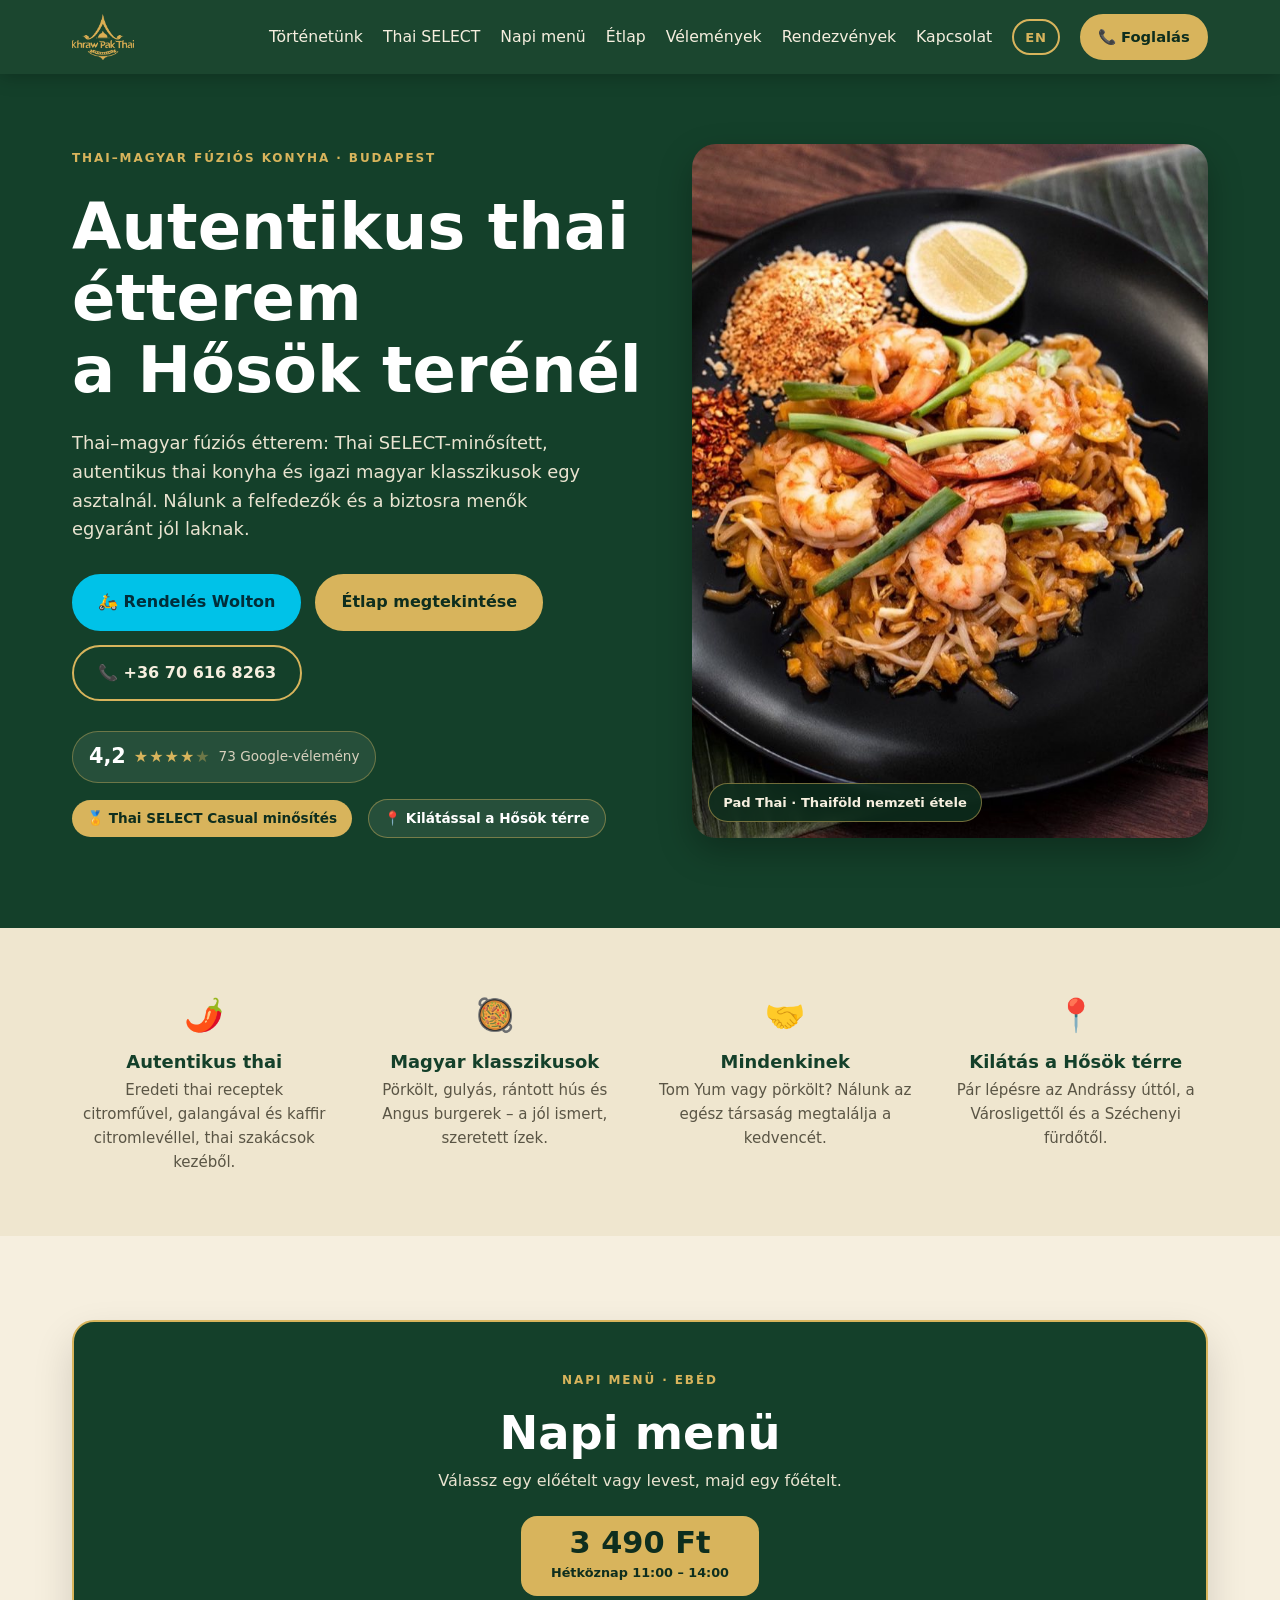
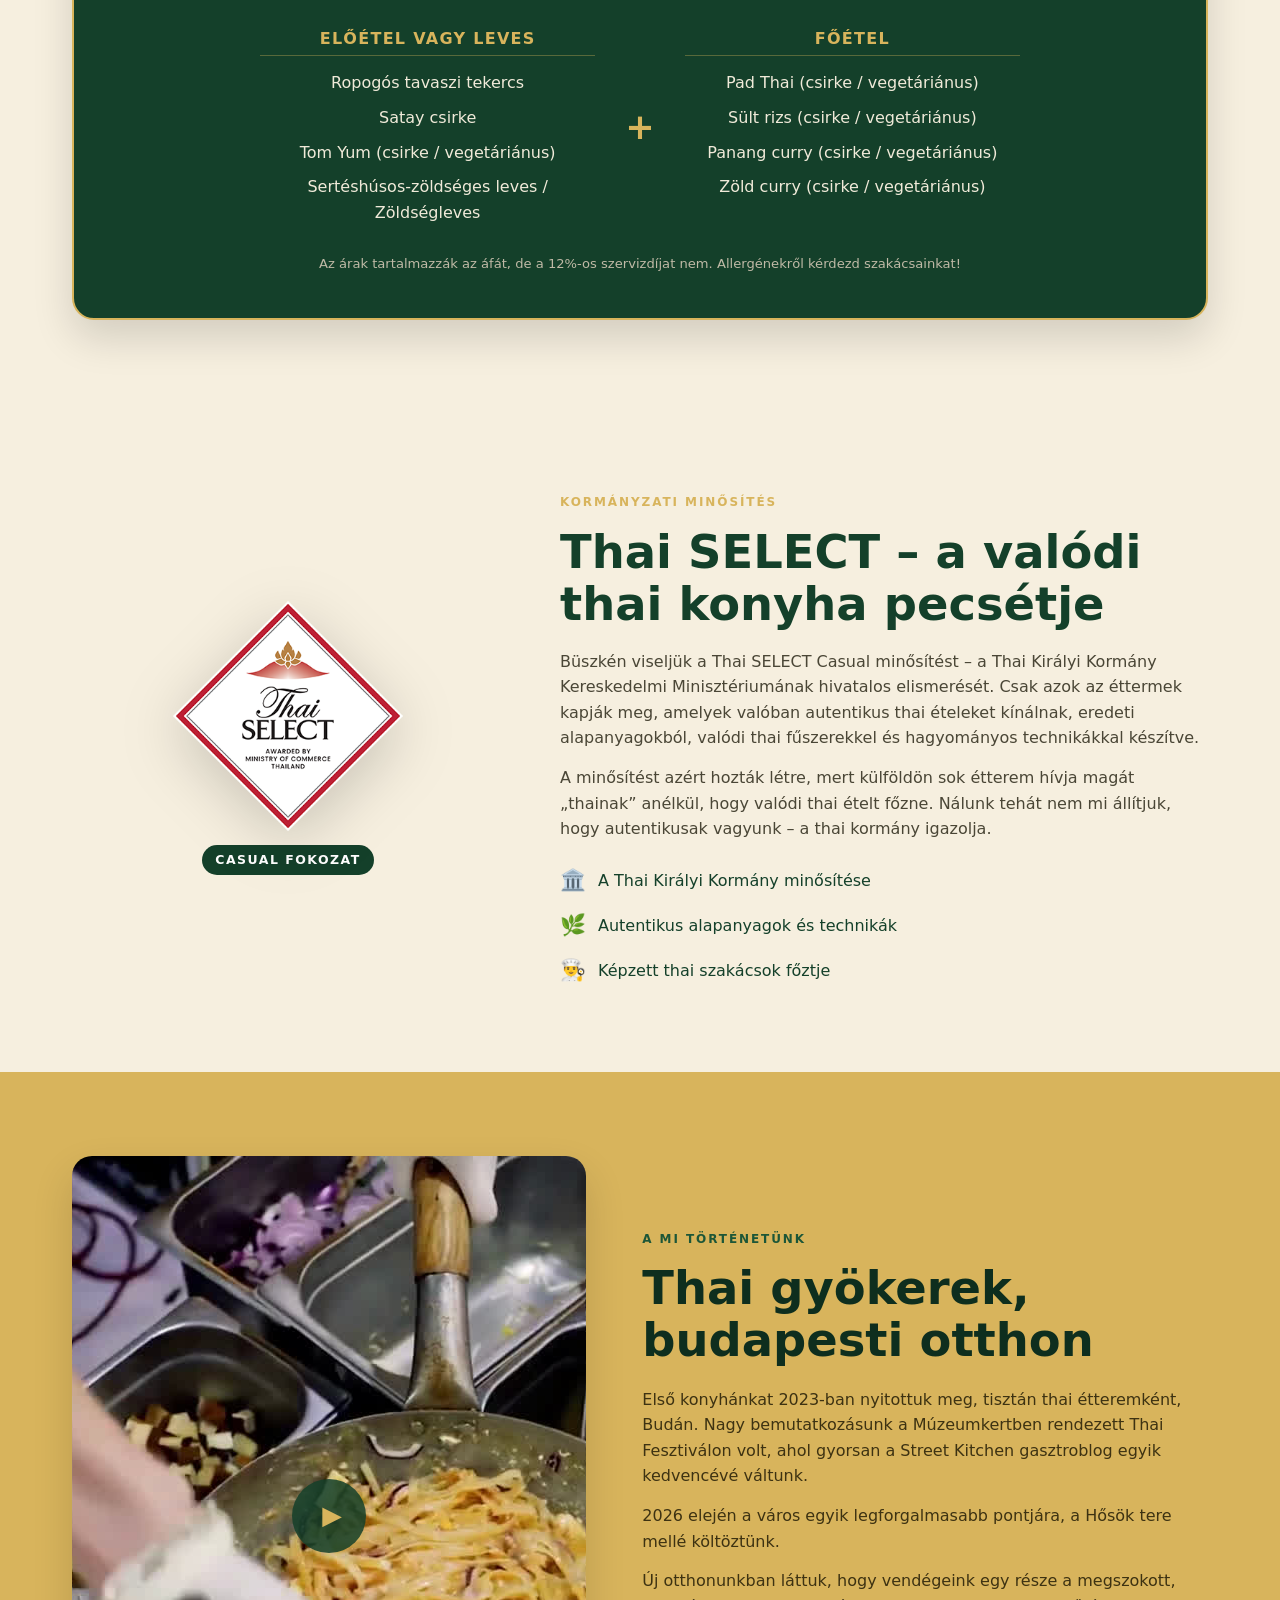
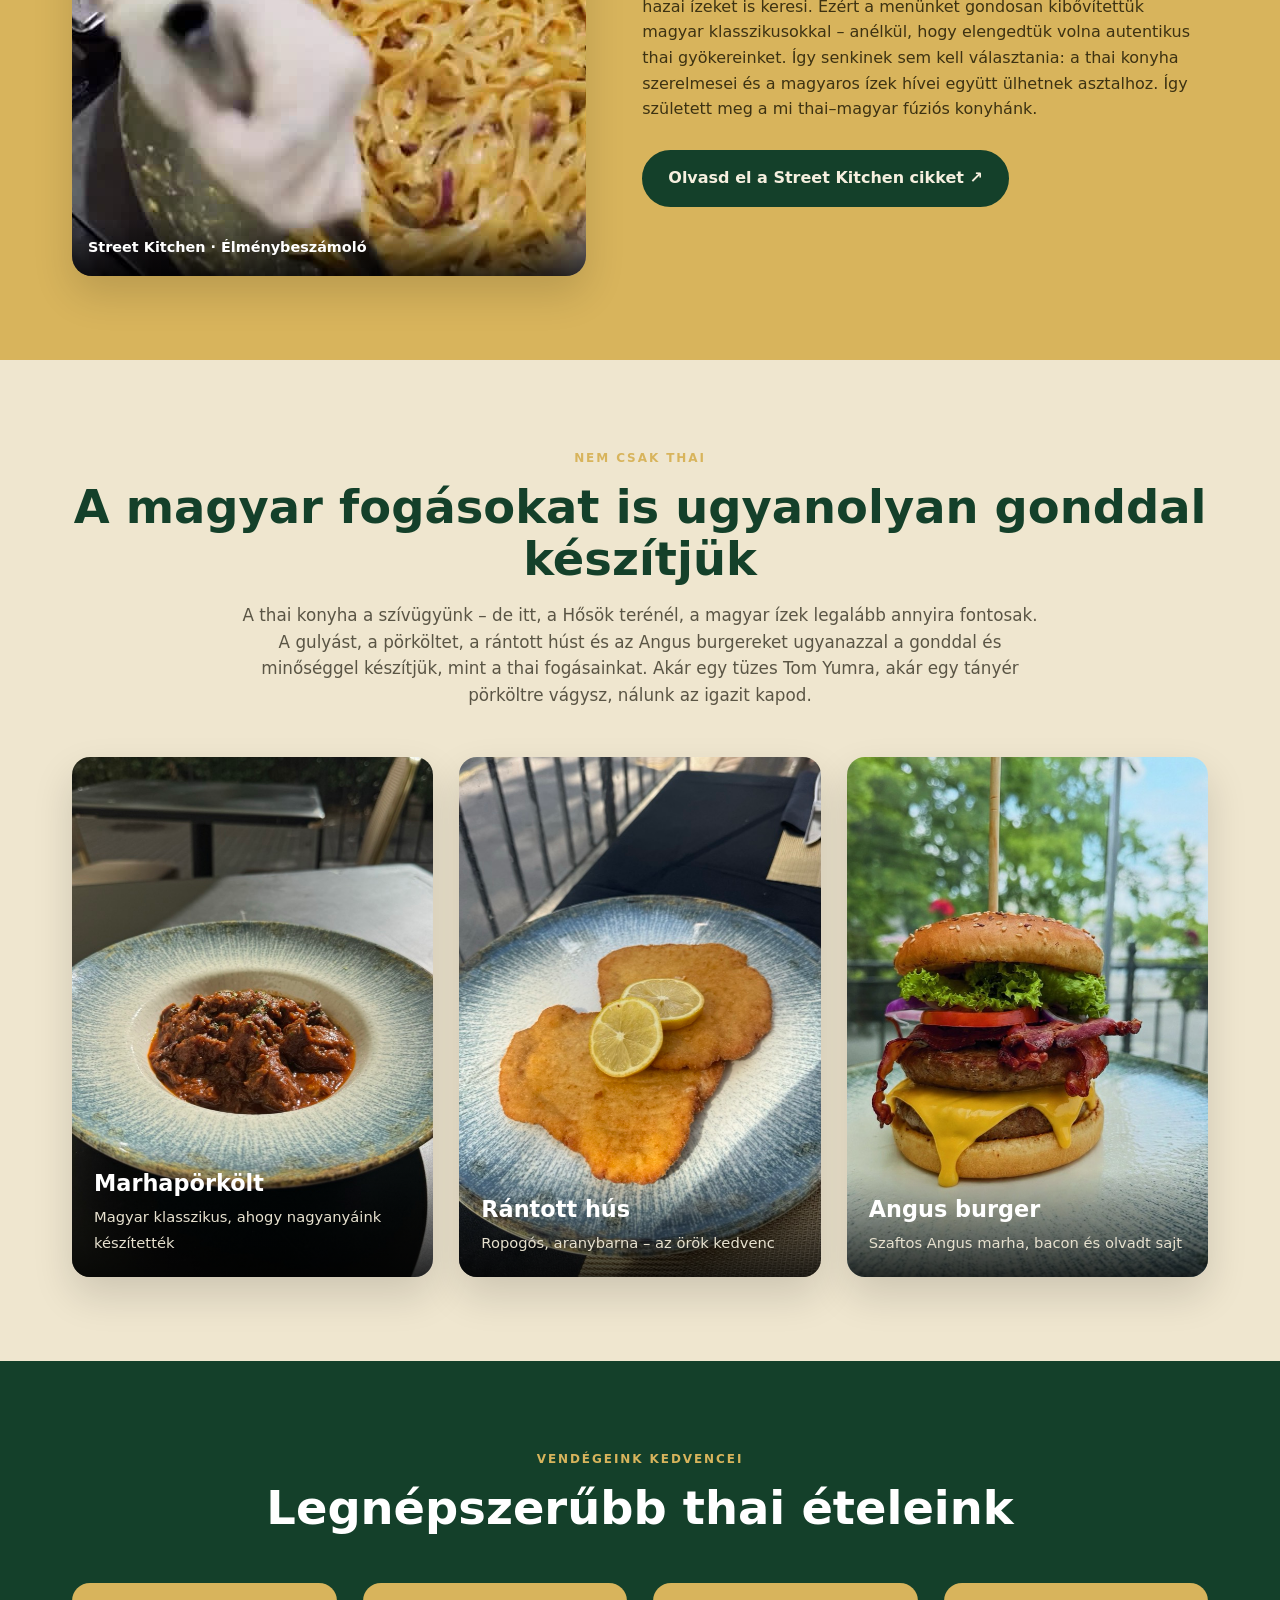
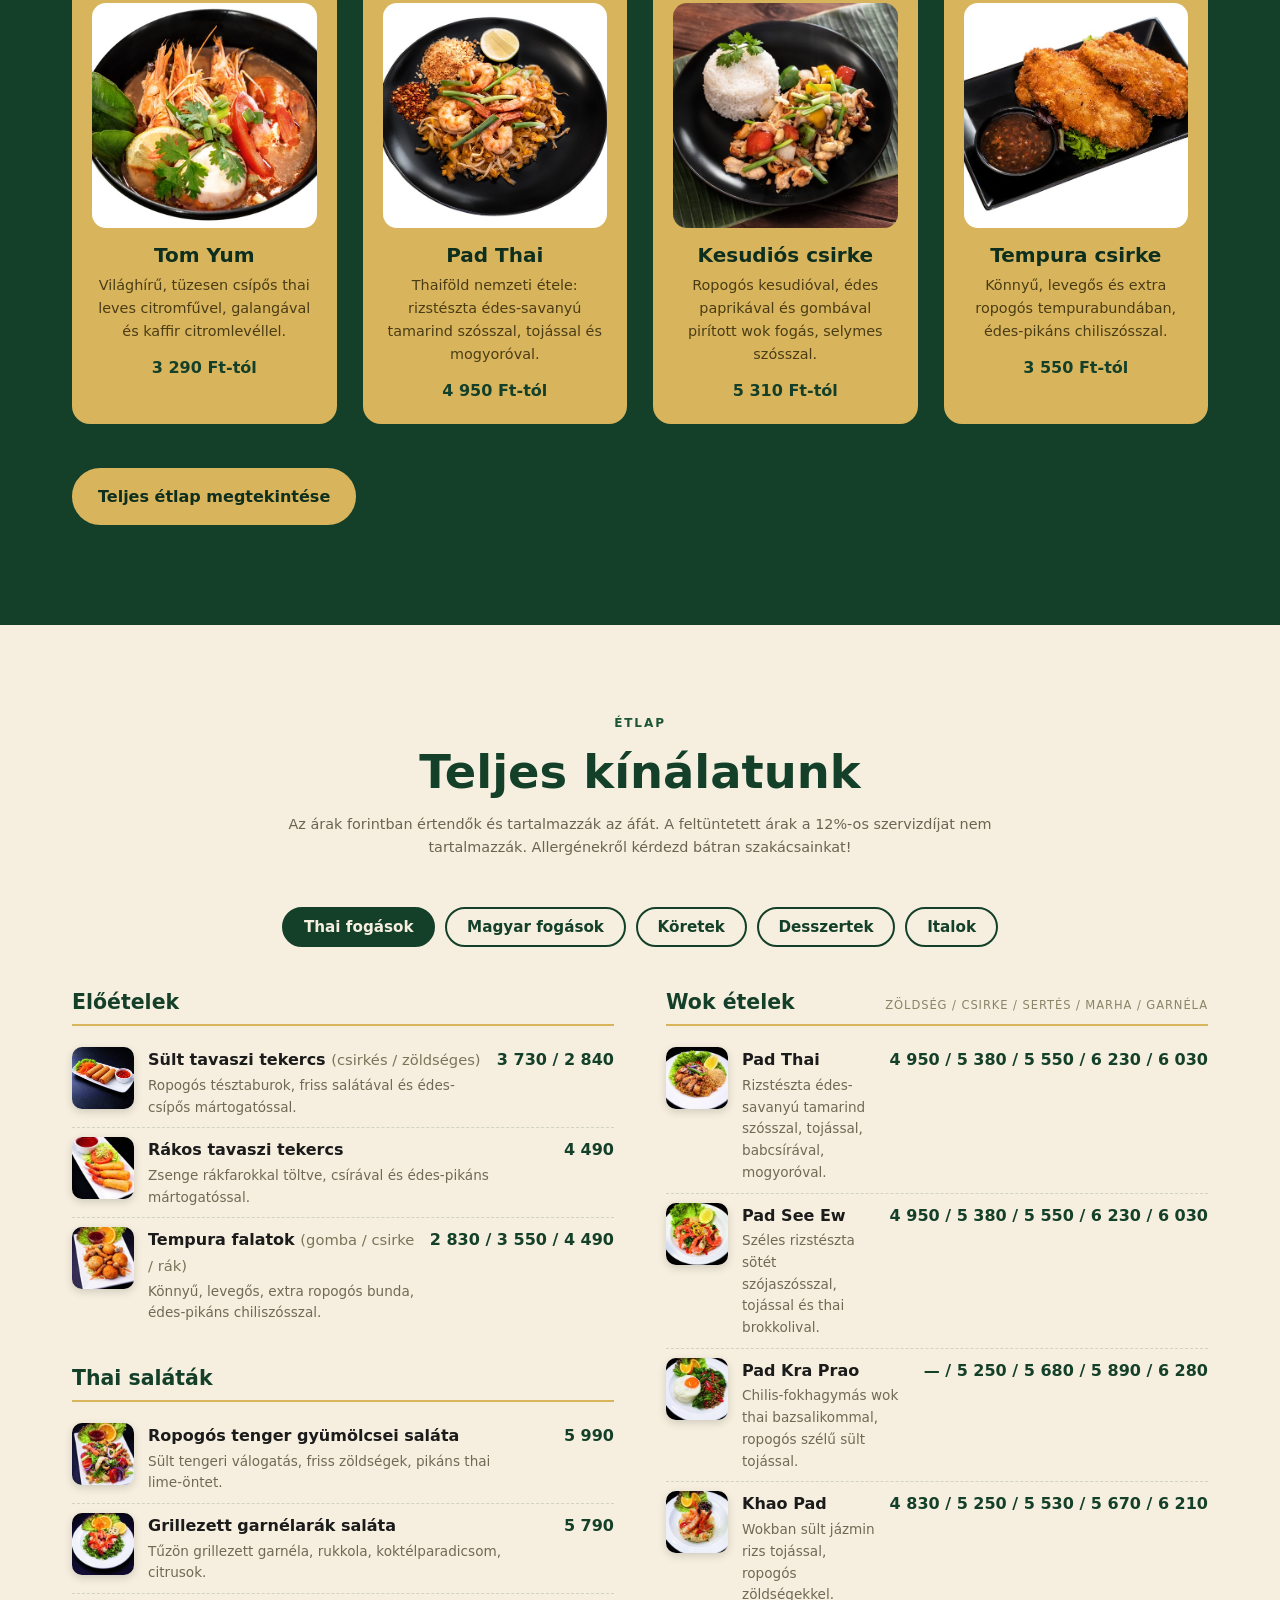
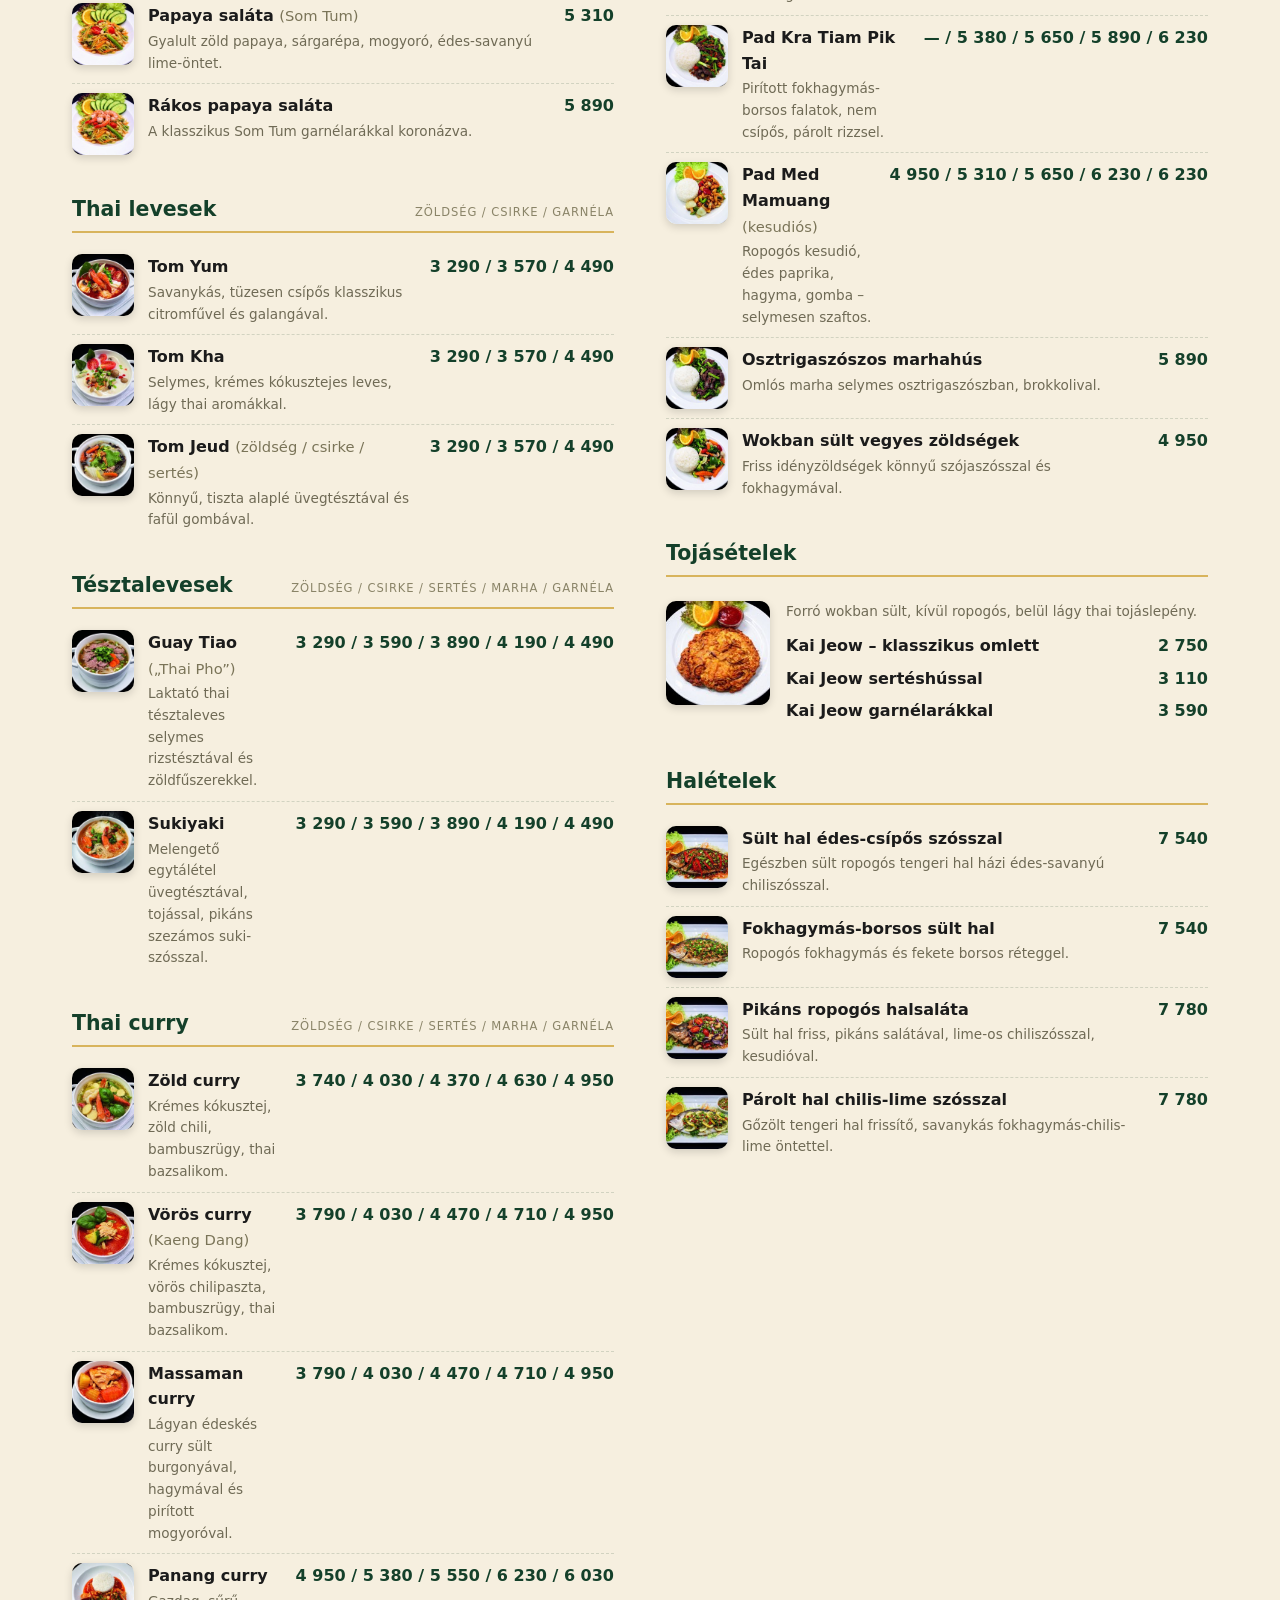
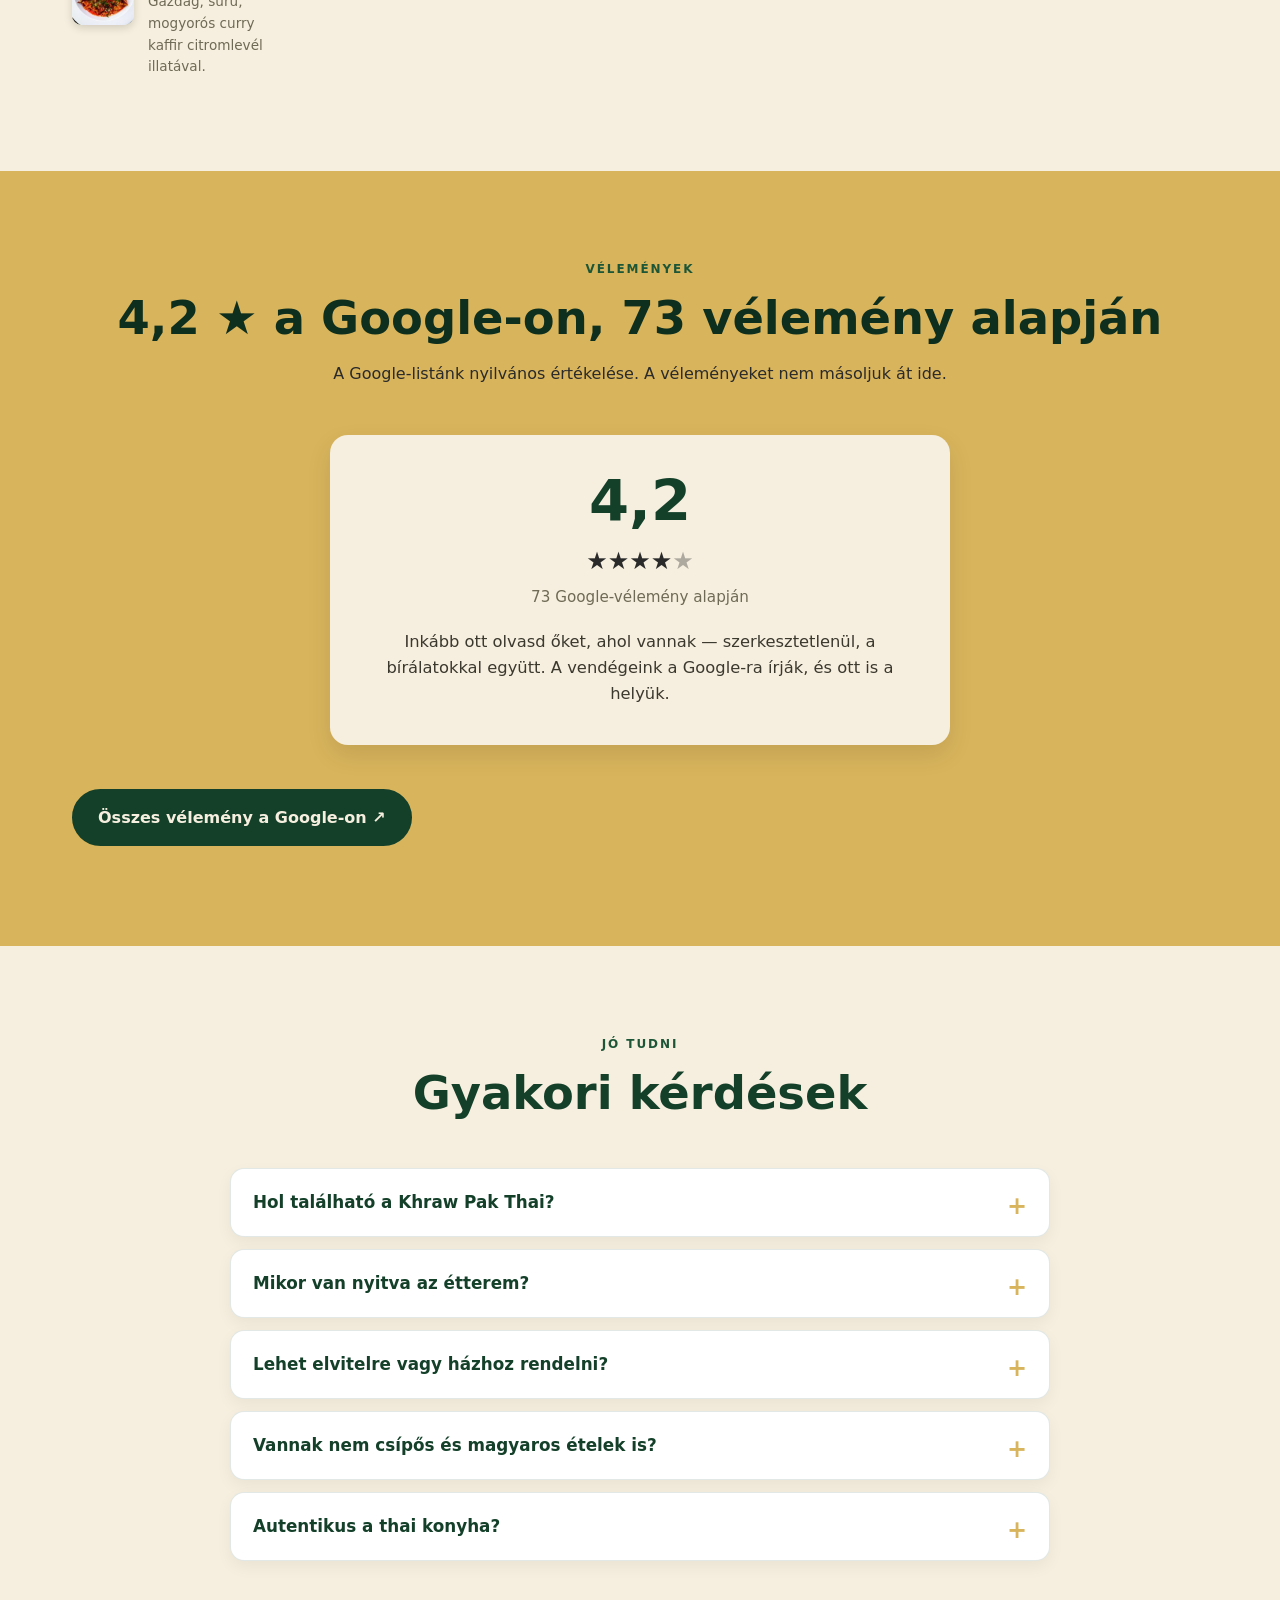
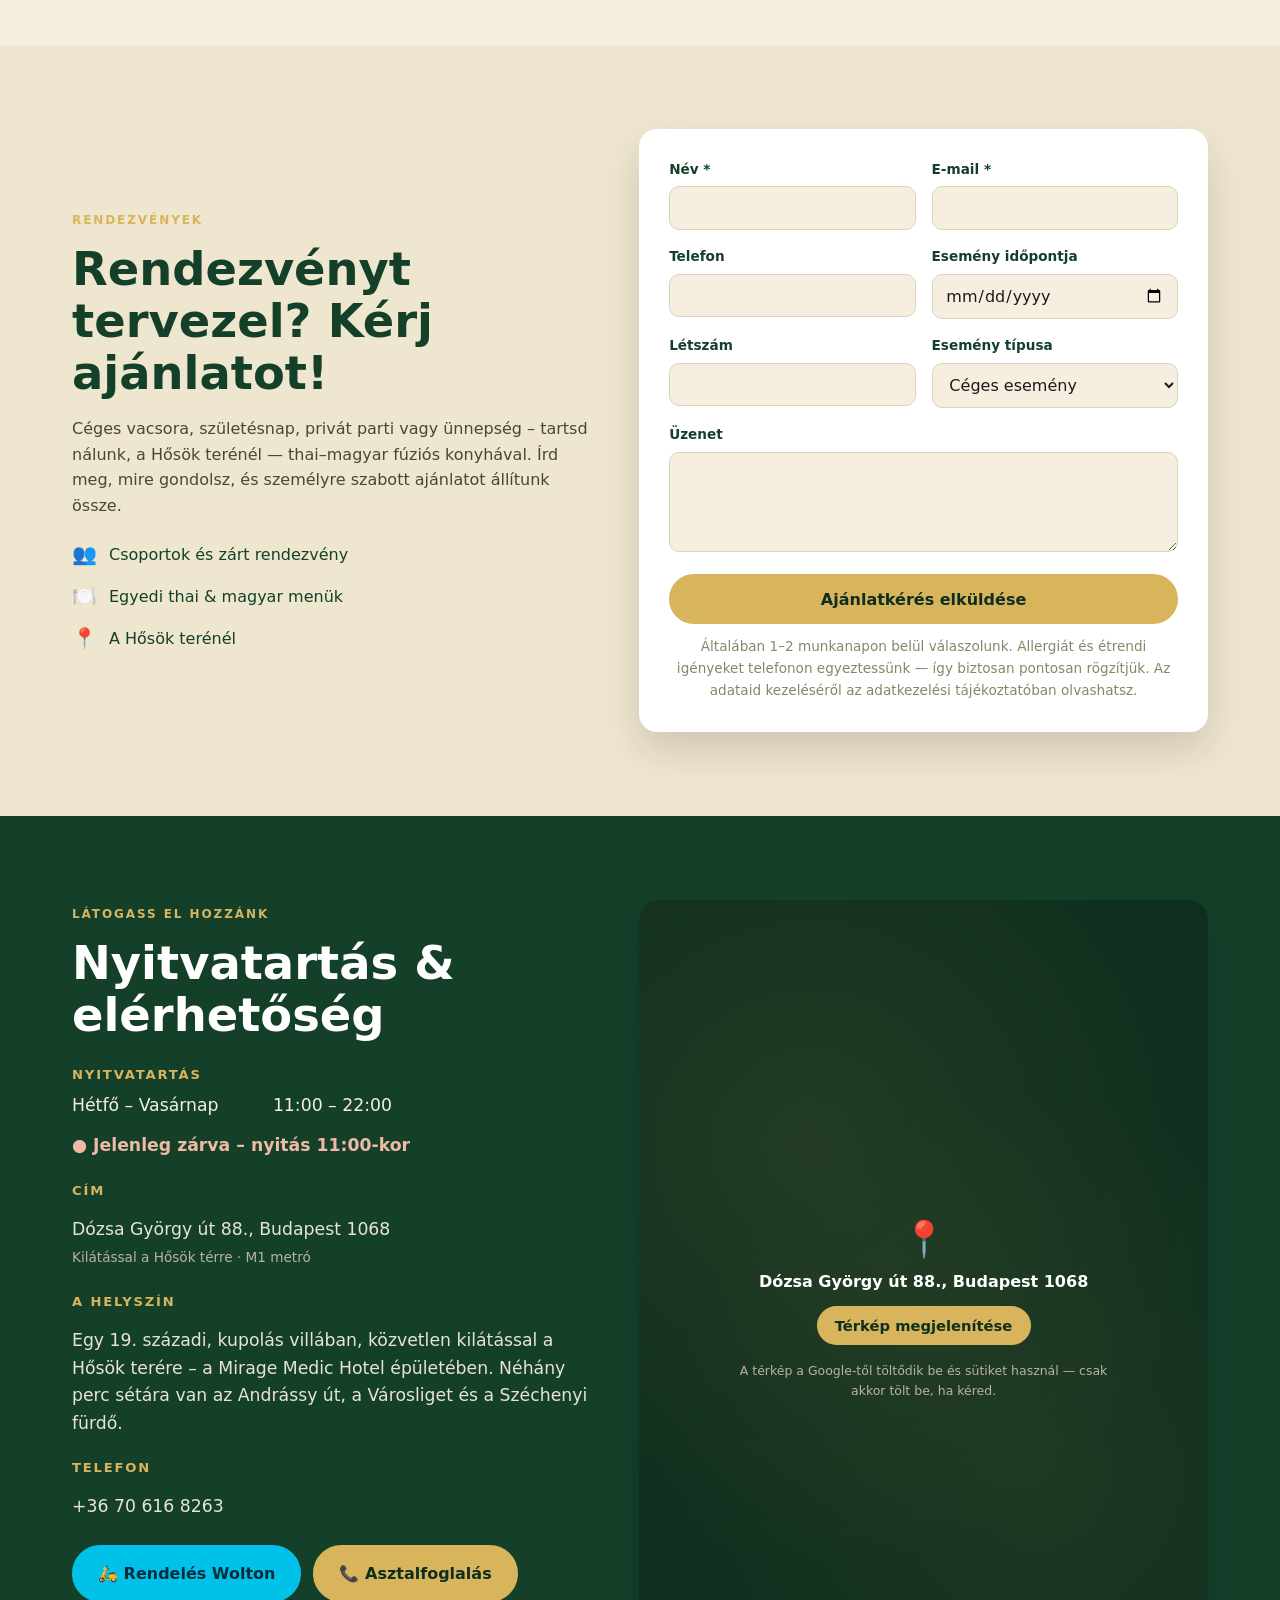
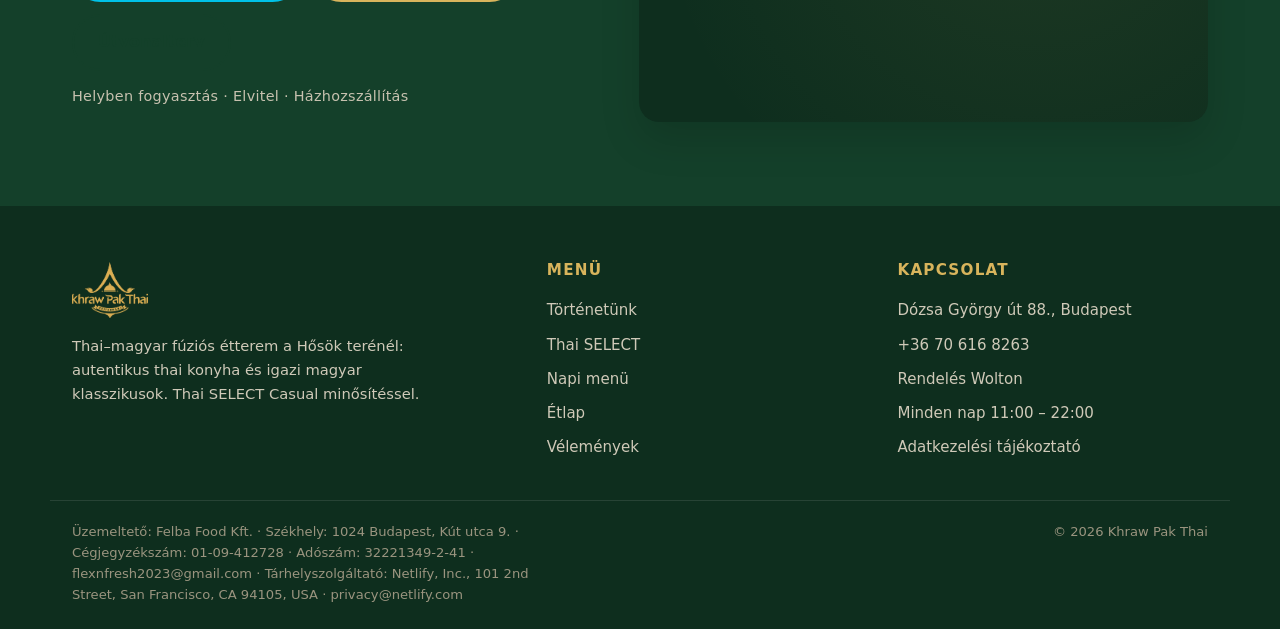
==== commit b64414bd: "Fix a broken Hungarian sentence and three smaller copy problems A sentence-by-sentence read of both " ====
--- a/site/index.html
+++ b/site/index.html
@@ -194,7 +194,7 @@
     <div class="usp-item"><span class="usp-ico">🌶️</span><h3 data-en="Authentic Thai">Autentikus thai</h3><p data-en="Real Thai recipes with lemongrass, galangal and kaffir lime — cooked by Thai chefs.">Eredeti thai receptek citromfűvel, galangával és kaffir citromlevéllel, thai szakácsok kezéből.</p></div>
     <div class="usp-item"><span class="usp-ico">🥘</span><h3 data-en="Hungarian classics">Magyar klasszikusok</h3><p data-en="Goulash, stew, breaded cutlet and Angus burgers — the comfort food everyone knows and loves.">Pörkölt, gulyás, rántott hús és Angus burgerek – a jól ismert, szeretett ízek.</p></div>
     <div class="usp-item"><span class="usp-ico">🤝</span><h3 data-en="Something for everyone">Mindenkinek</h3><p data-en="Craving a fiery Tom Yum or a plate of stew? Your whole group can be happy at one table.">Tom Yum vagy pörkölt? Nálunk az egész társaság megtalálja a kedvencét.</p></div>
-    <div class="usp-item"><span class="usp-ico">📍</span><h3 data-en="Overlooking Heroes' Square">Kilátás a Hősök térre</h3><p data-en="Looking straight out over Heroes' Square — steps from Andrássy Avenue, City Park and the Széchenyi Baths.">Közvetlen kilátással a Hősök terére – pár lépésre az Andrássy úttól, a Városligettől és a Széchenyi fürdőtől.</p></div>
+    <div class="usp-item"><span class="usp-ico">📍</span><h3 data-en="Overlooking Heroes' Square">Kilátás a Hősök térre</h3><p data-en="Looking straight out over Heroes' Square — steps from Andrássy Avenue, City Park and the Széchenyi Baths.">Pár lépésre az Andrássy úttól, a Városligettől és a Széchenyi fürdőtől.</p></div>
   </div>
 </section>
 
@@ -275,7 +275,7 @@
       <h2 data-en="Thai roots, a Budapest home">Thai gyökerek, budapesti otthon</h2>
       <p data-en="We opened our first kitchen in 2023 as a purely Thai restaurant in Buda. Our big debut came at the Thai Festival in the Museum Garden, where we quickly became a favourite of the Street Kitchen food blog.">Első konyhánkat 2023-ban nyitottuk meg, tisztán thai étteremként, Budán. Nagy bemutatkozásunk a Múzeumkertben rendezett Thai Fesztiválon volt, ahol gyorsan a Street Kitchen gasztroblog egyik kedvencévé váltunk.</p>
       <p data-en="In early 2026 we moved to one of the city's busiest spots, right next to Heroes' Square.">2026 elején a város egyik legforgalmasabb pontjára, a Hősök tere mellé költöztünk.</p>
-      <p data-en="At our new home we saw that many guests were also looking for the familiar flavours of home. So we carefully expanded our menu with Hungarian classics — without ever letting go of our authentic Thai roots. Now no one has to choose: lovers of Thai food and fans of hearty Hungarian cooking can sit down at the very same table. That is how our Thai–Hungarian fusion kitchen was born.">Új otthonunkban láttuk, hogy vendégeink egy része a megszokott, hazai ízeket is keresi. Ezért a menünket gondosan kibővítettük magyar klasszikusokkal – anélkül, hogy elengedtük volna autentikus thai gyökereinket. Így senkinek sem kell választania: a thai konyha szerelmesei és a magyaros ízek hívei együtt ülhetnek asztalhoz. Ebből született meg a mi thai–magyar fúziós konyhánk.</p>
+      <p data-en="At our new home we saw that many guests were also looking for the familiar flavours of home. So we carefully expanded our menu with Hungarian classics — without ever letting go of our authentic Thai roots. Now no one has to choose: lovers of Thai food and fans of hearty Hungarian cooking can sit down at the very same table. That is how our Thai–Hungarian fusion kitchen was born.">Új otthonunkban láttuk, hogy vendégeink egy része a megszokott, hazai ízeket is keresi. Ezért a menünket gondosan kibővítettük magyar klasszikusokkal – anélkül, hogy elengedtük volna autentikus thai gyökereinket. Így senkinek sem kell választania: a thai konyha szerelmesei és a magyaros ízek hívei együtt ülhetnek asztalhoz. Így született meg a mi thai–magyar fúziós konyhánk.</p>
       <a class="btn btn-green" href="https://streetkitchen.hu/cikkek/teszteltuk/felzabaltuk-a-thai-fesztivalt-2023/" target="_blank" rel="noopener" data-en="Read the Street Kitchen article ↗">Olvasd el a Street Kitchen cikket ↗</a>
     </div>
   </div>
@@ -526,7 +526,7 @@
       <div class="menu-cols">
         <div class="menu-group">
           <h3 data-en="Coffee &amp; tea">Kávé &amp; tea</h3>
-          <div class="mi"><div class="mi-main"><span class="mi-name" data-en="Premium tea <em>(various flavours)</em>">Premium tea <em>(több ízben)</em></span></div><span class="mi-price">990</span></div>
+          <div class="mi"><div class="mi-main"><span class="mi-name" data-en="Premium tea <em>(various flavours)</em>">Prémium tea <em>(több ízben)</em></span></div><span class="mi-price">990</span></div>
           <div class="mi"><div class="mi-main"><span class="mi-name">Ristretto / Espresso / Macchiato</span></div><span class="mi-price">950</span></div>
           <div class="mi"><div class="mi-main"><span class="mi-name" data-en="Americano / long coffee">Americano / hosszú kávé</span></div><span class="mi-price">1 190</span></div>
           <div class="mi"><div class="mi-main"><span class="mi-name">Cappuccino</span></div><span class="mi-price">1 190</span></div>
@@ -625,7 +625,7 @@
     <div class="events-copy">
       <span class="eyebrow" data-en="Events &amp; catering">Rendezvények</span>
       <h2 data-en="Planning an event? Request a quote">Rendezvényt tervezel? Kérj ajánlatot!</h2>
-      <p data-en="Company dinner, birthday, private party or celebration — host it with us at Heroes' Square, with our Thai–Hungarian fusion kitchen. Tell us what you have in mind and we will put together a tailored offer.">Céges vacsora, születésnap, privát parti vagy ünnepség – tartsd nálunk, a Hősök terénél, thai–magyar fúziós konyhánkkal. Írd meg, mire gondolsz, és személyre szabott ajánlatot állítunk össze.</p>
+      <p data-en="Company dinner, birthday, private party or celebration — host it with us at Heroes' Square, with our Thai–Hungarian fusion kitchen. Tell us what you have in mind and we will put together a tailored offer.">Céges vacsora, születésnap, privát parti vagy ünnepség – tartsd nálunk, a Hősök terénél — thai–magyar fúziós konyhával. Írd meg, mire gondolsz, és személyre szabott ajánlatot állítunk össze.</p>
       <ul class="events-points">
         <li><span>👥</span><span data-en="Groups &amp; private hire">Csoportok és zárt rendezvény</span></li>
         <li><span>🍽️</span><span data-en="Custom Thai &amp; Hungarian menus">Egyedi thai &amp; magyar menük</span></li>
@@ -699,7 +699,7 @@
       </div>
       <div class="info-block">
         <h3 data-en="The setting">A helyszín</h3>
-        <p data-en="In a 19th-century domed villa with a direct view over Heroes' Square — in the Mirage Medic Hotel building. A short walk from Andrássy Avenue, City Park and the Széchenyi Baths.">Egy 19. századi, kupolás villában, közvetlen kilátással a Hősök terére – a Mirage Medic Hotel épületében. Néhány perc séta az Andrássy út, a Városliget és a Széchenyi fürdő.</p>
+        <p data-en="In a 19th-century domed villa with a direct view over Heroes' Square — in the Mirage Medic Hotel building. A short walk from Andrássy Avenue, City Park and the Széchenyi Baths.">Egy 19. századi, kupolás villában, közvetlen kilátással a Hősök terére – a Mirage Medic Hotel épületében. Néhány perc sétára van az Andrássy út, a Városliget és a Széchenyi fürdő.</p>
       </div>
       <div class="info-block">
         <h3 data-en="Phone">Telefon</h3>
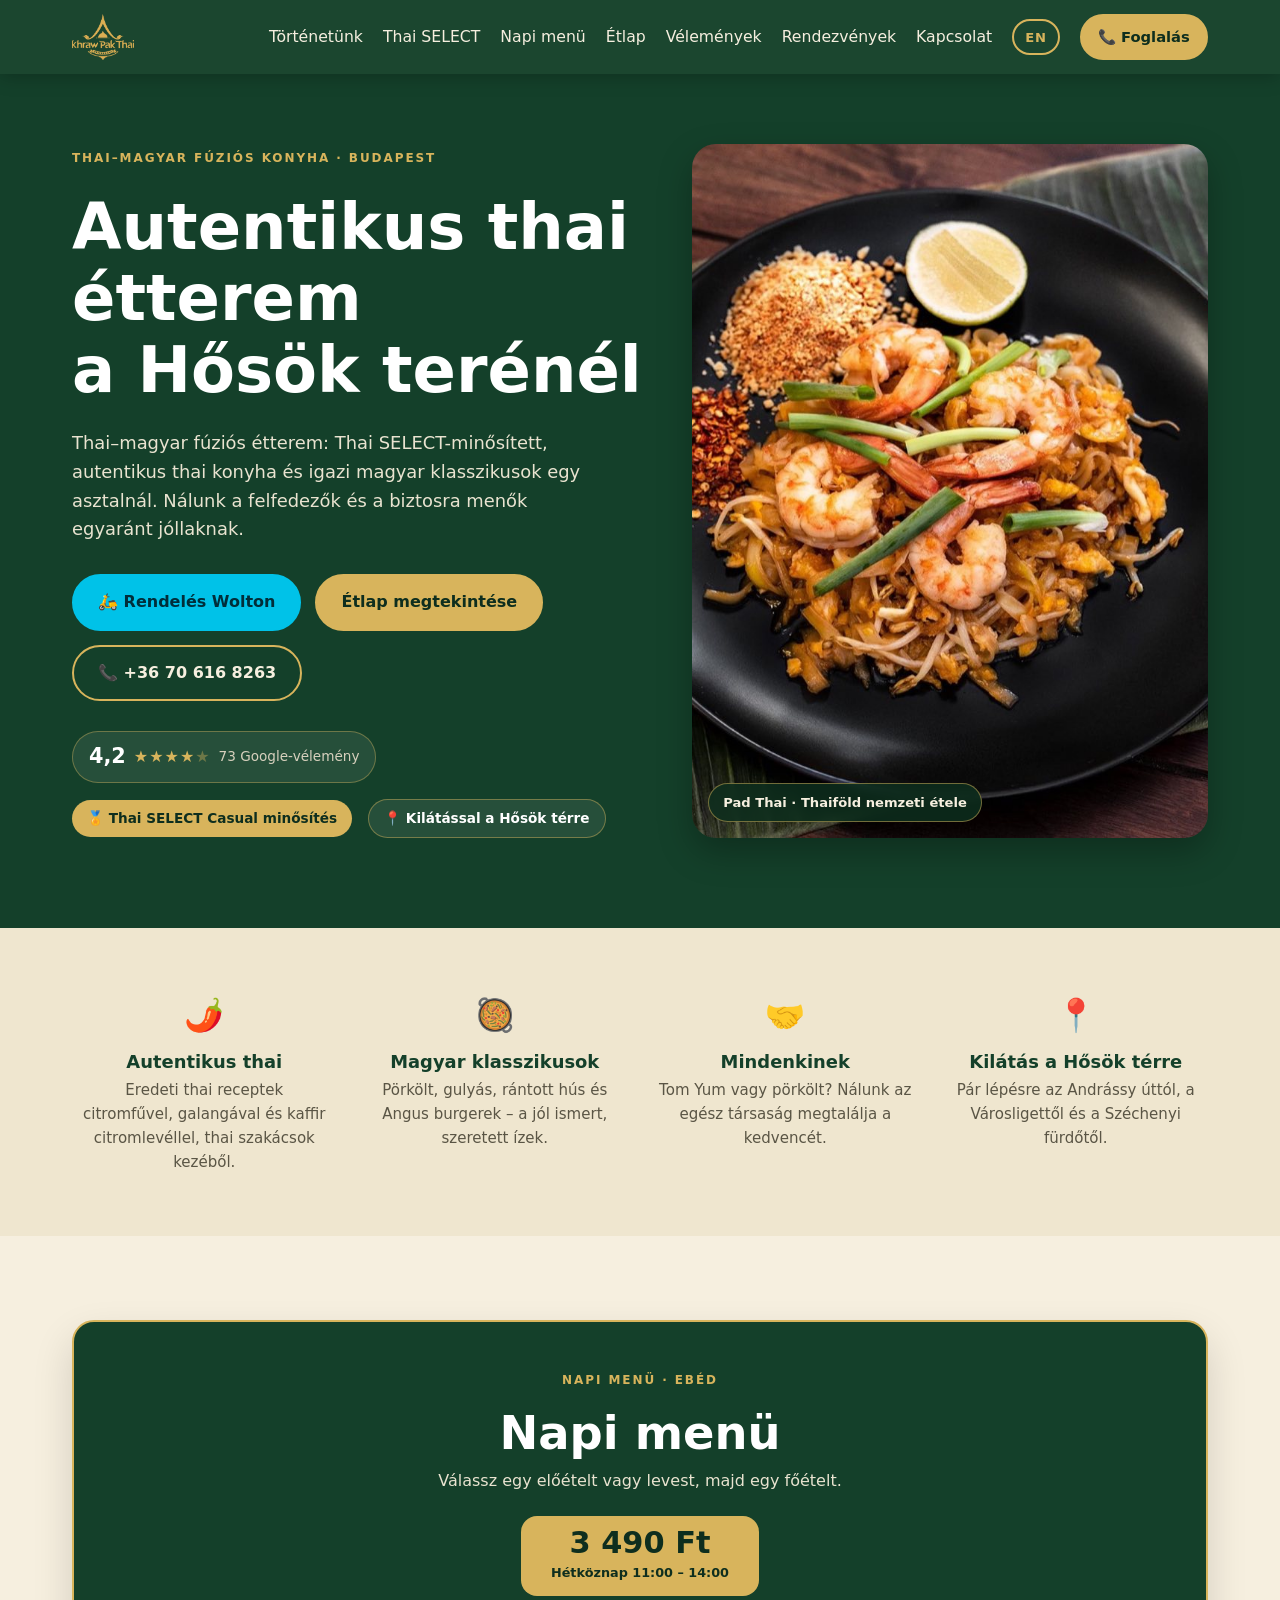
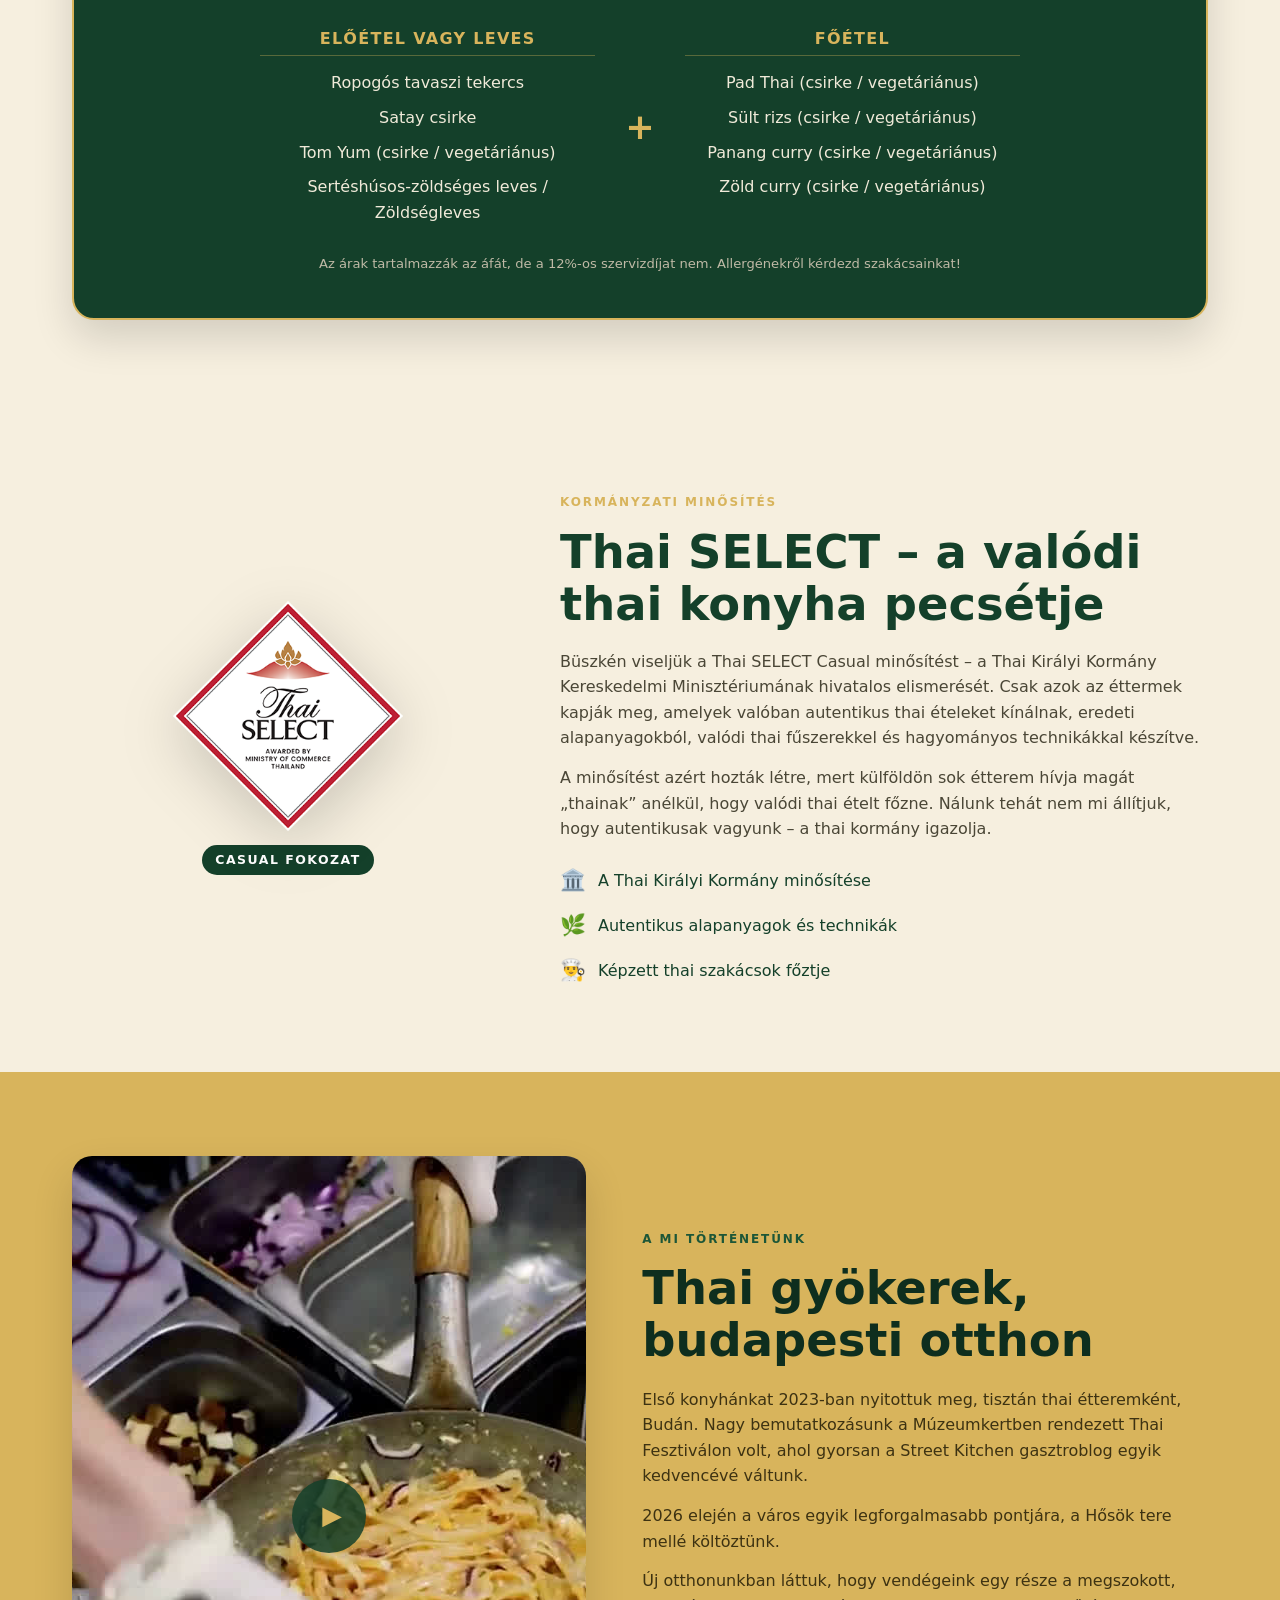
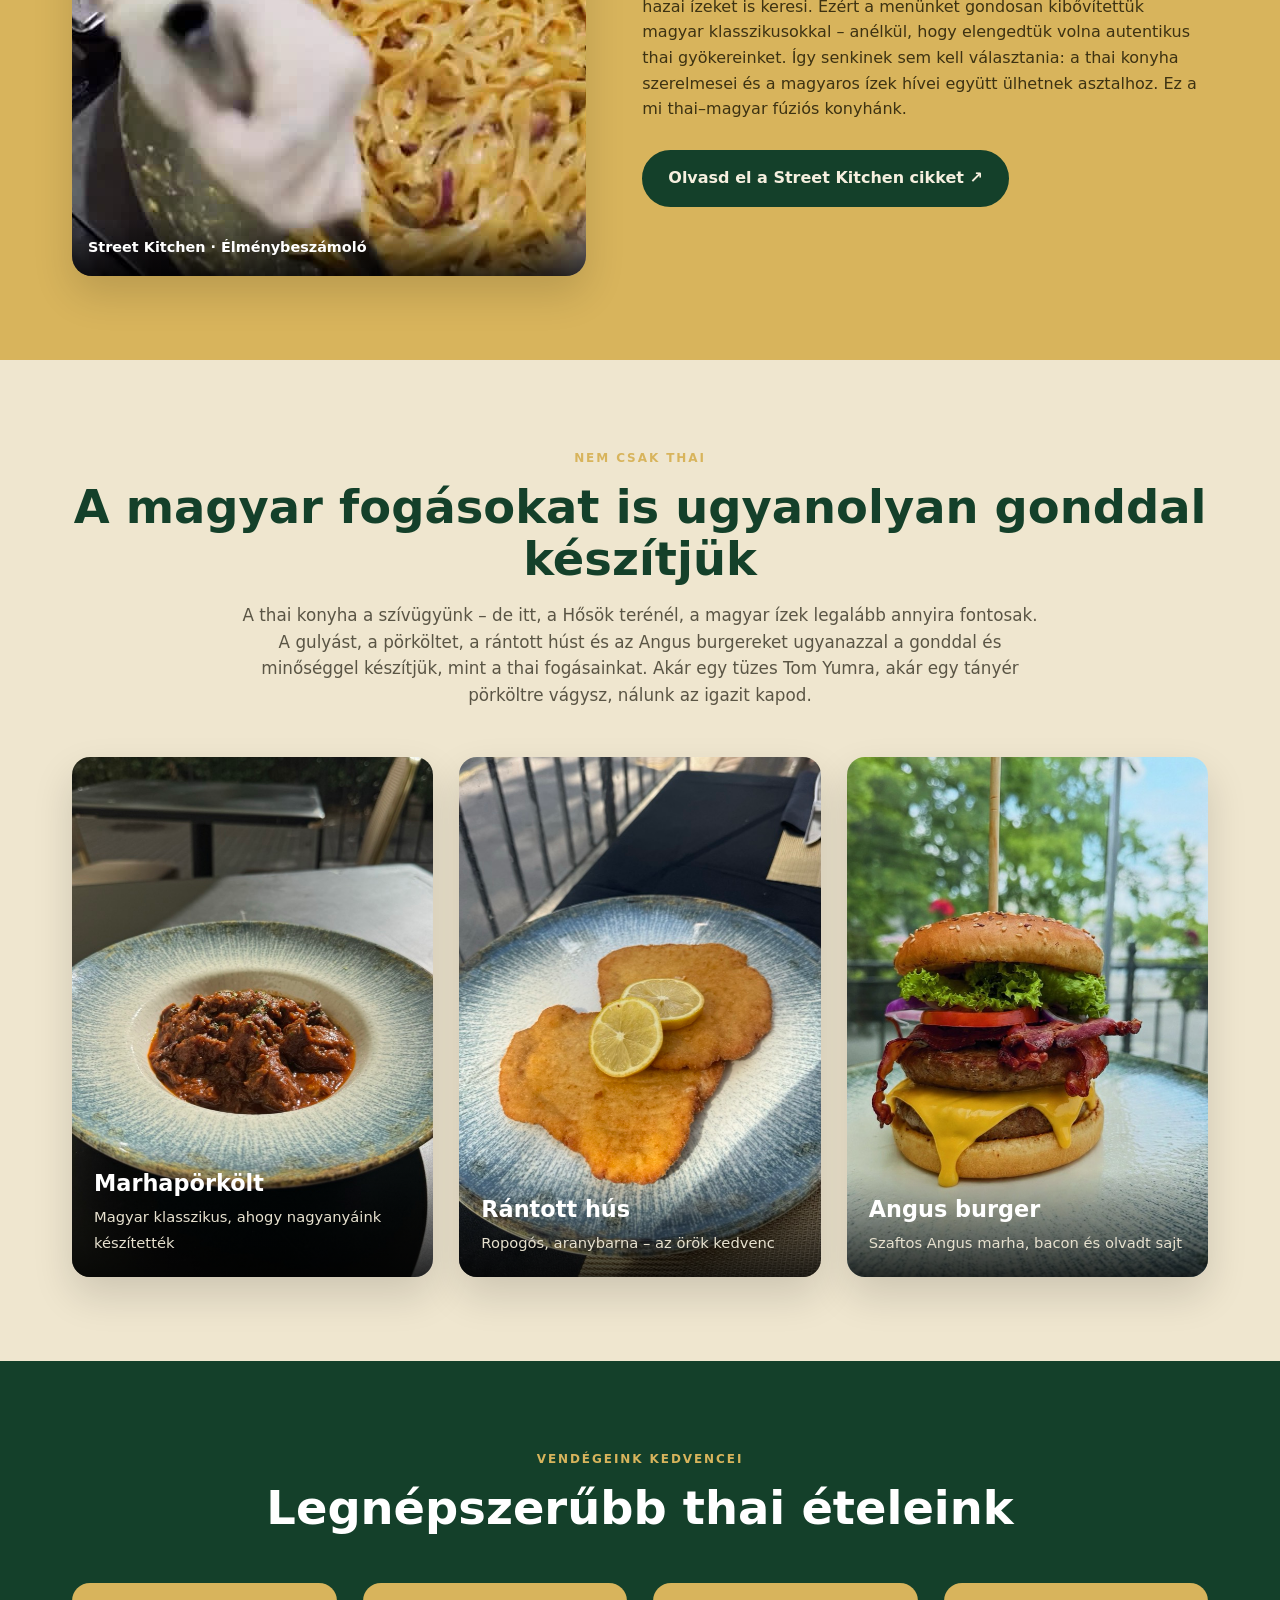
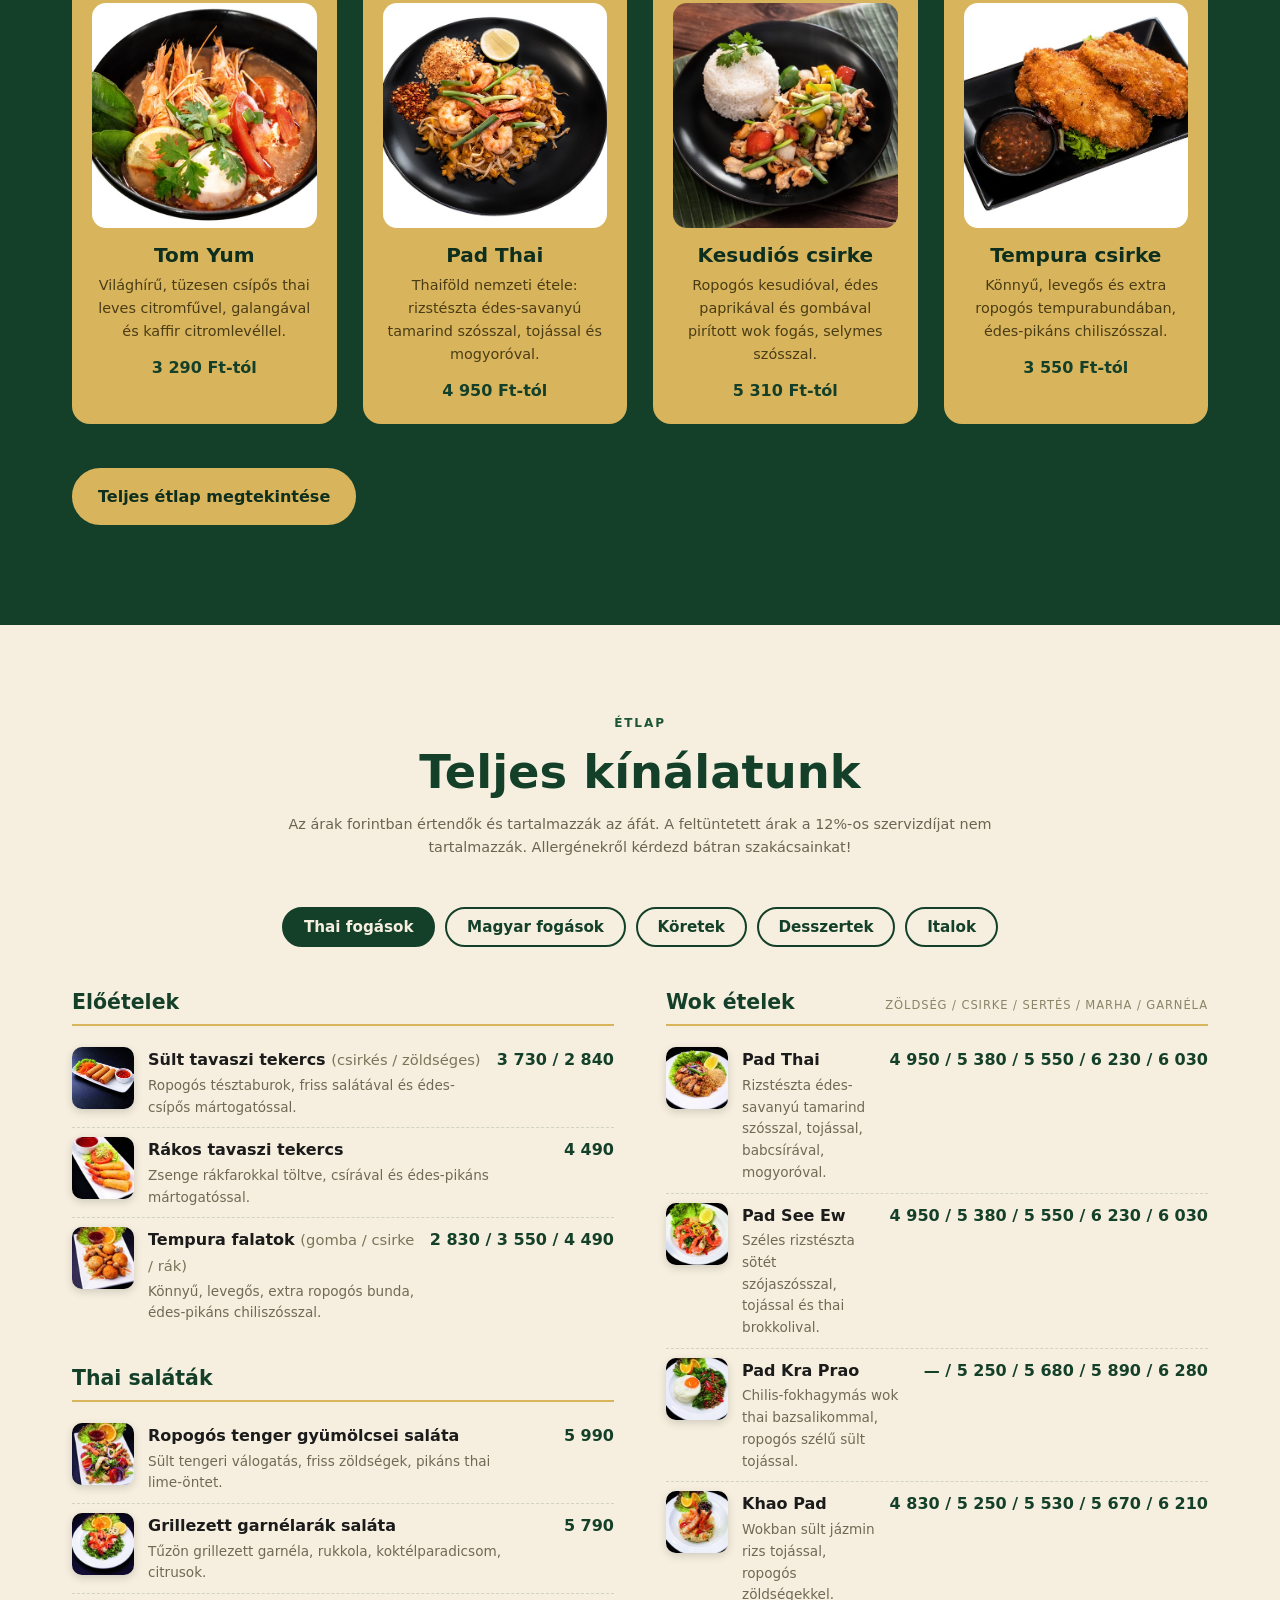
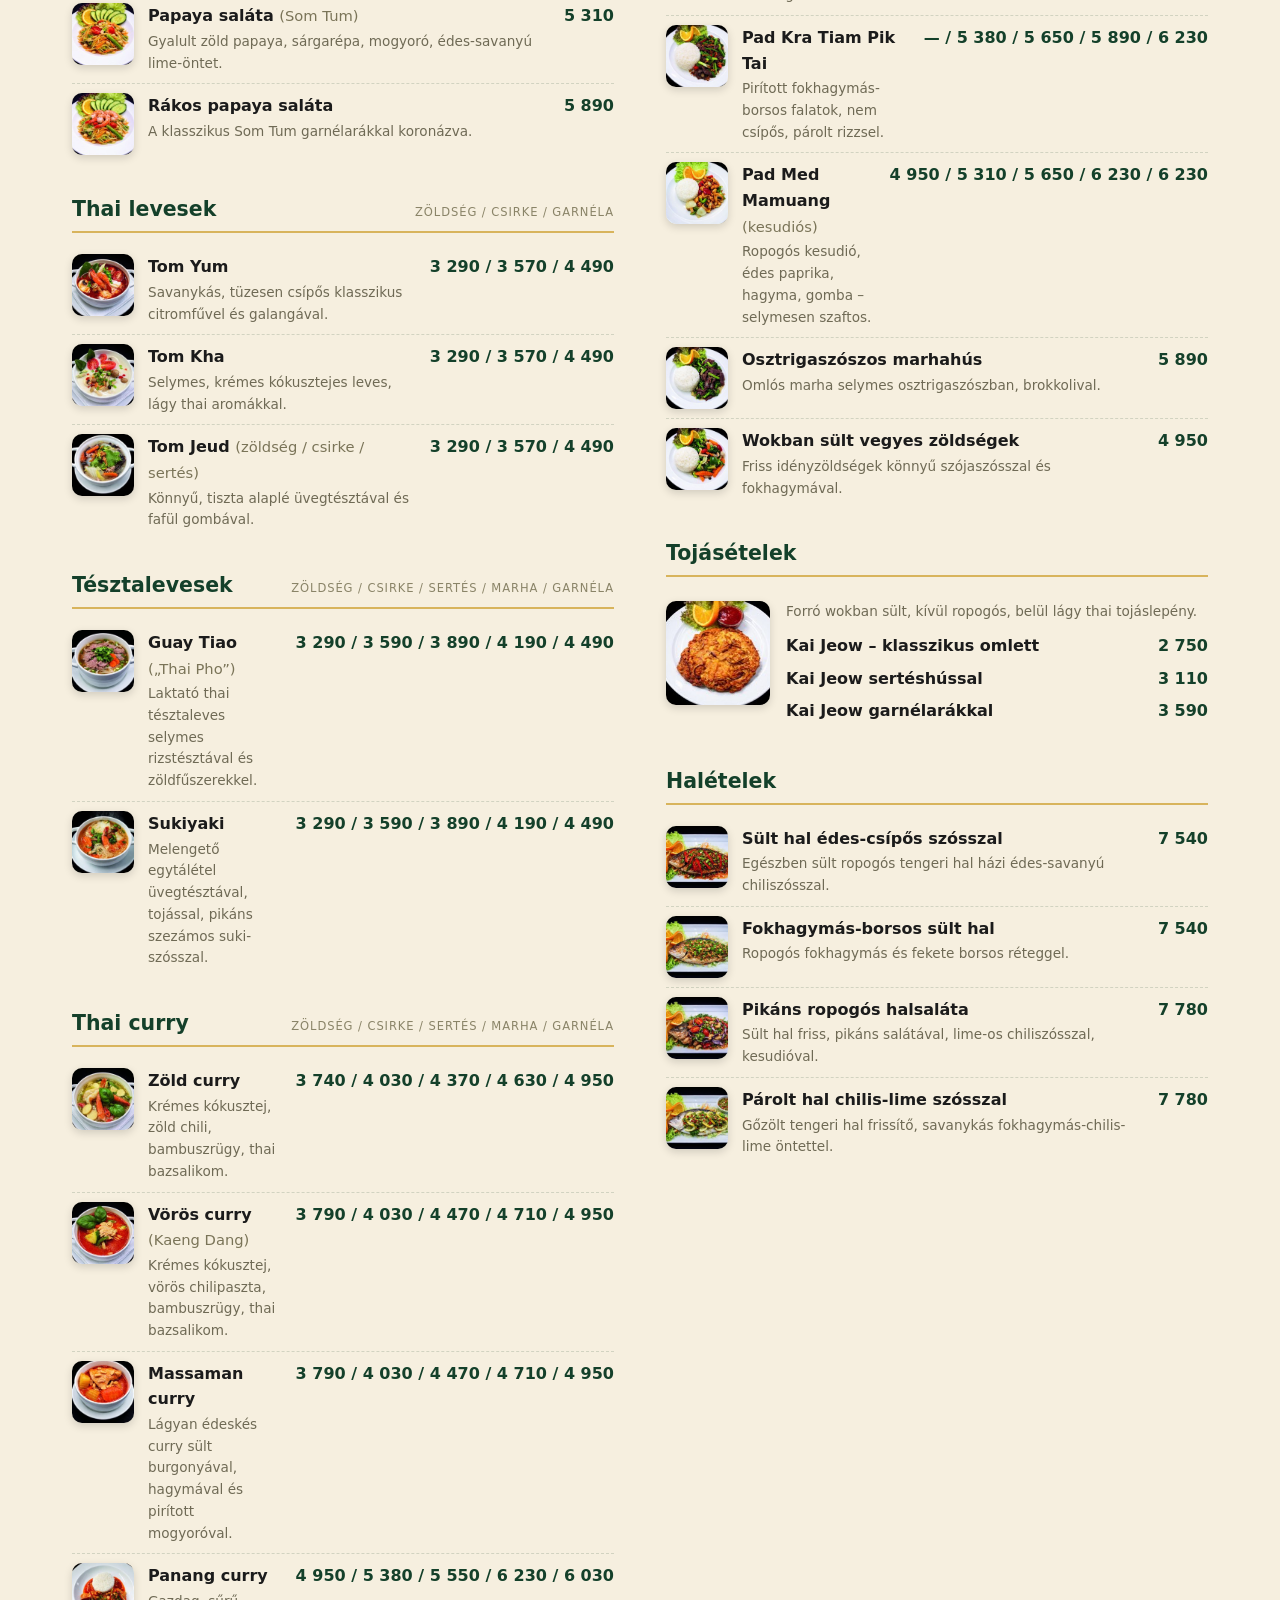
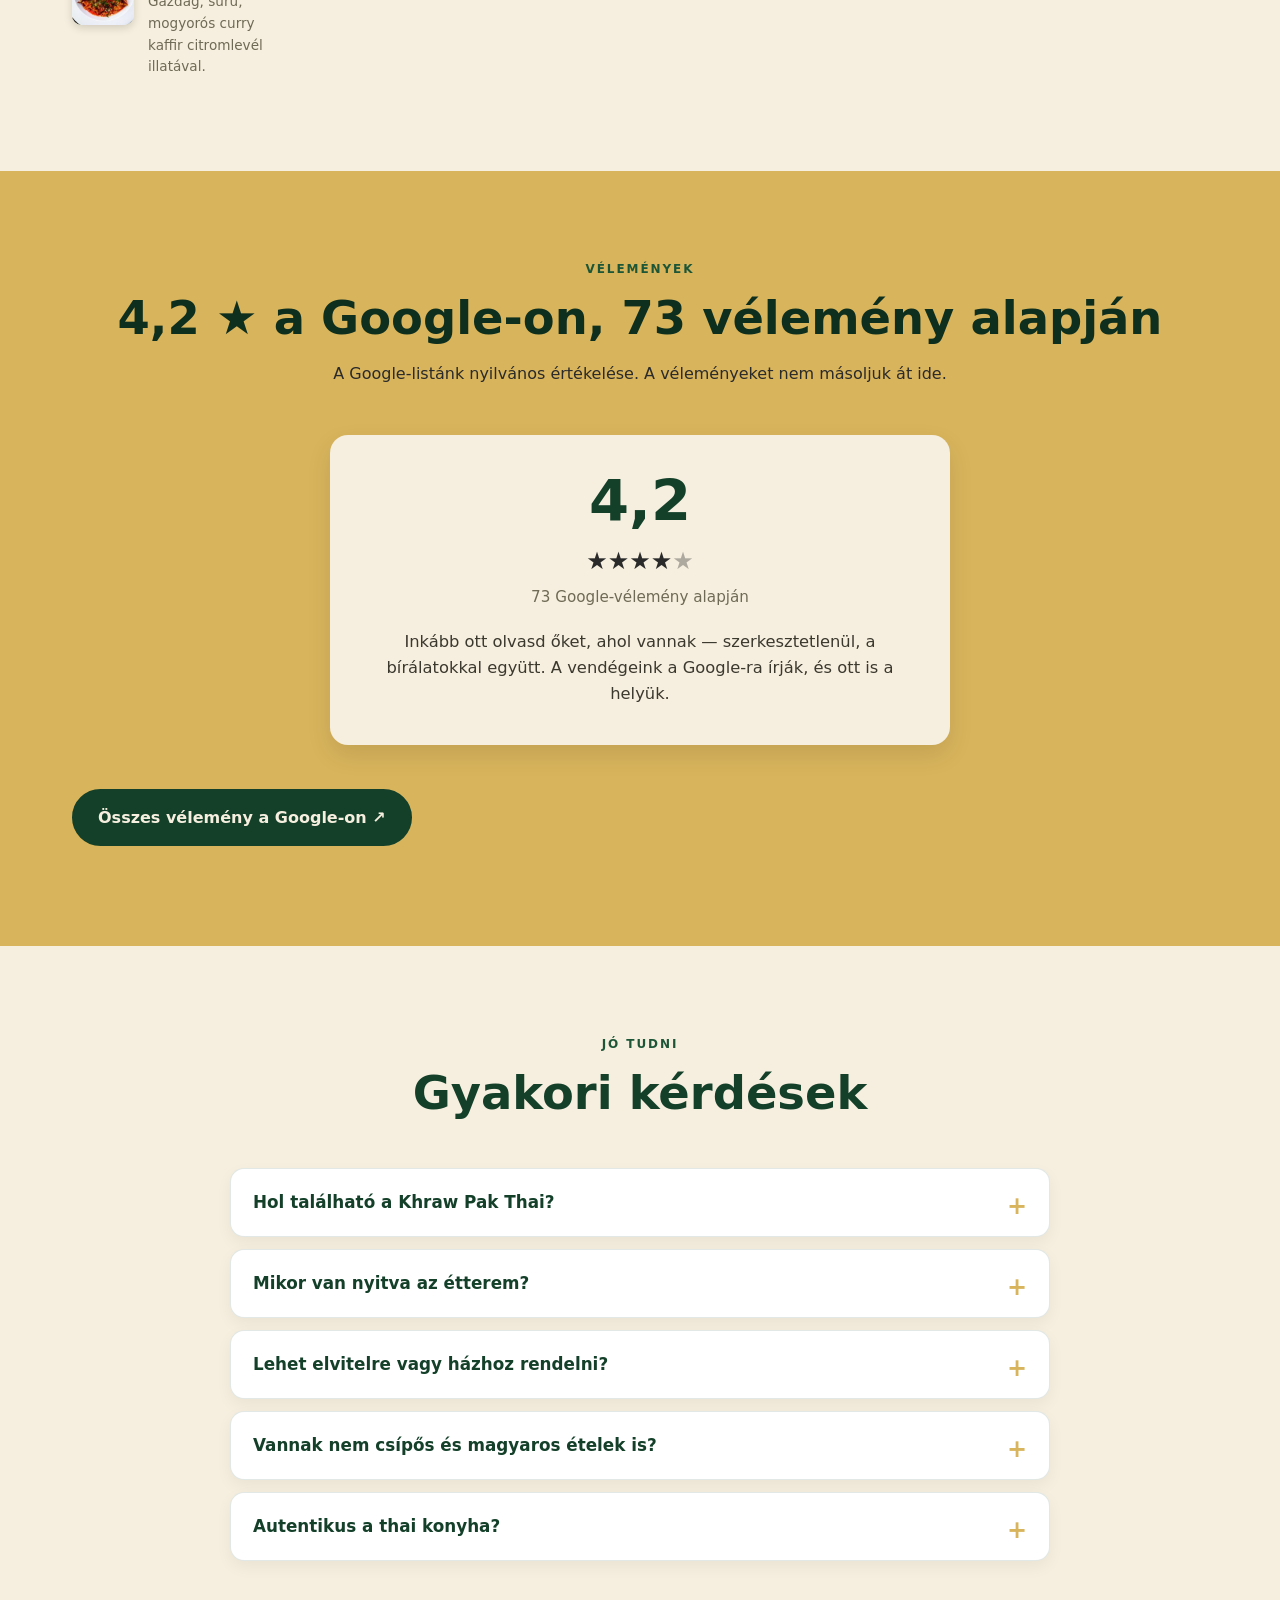
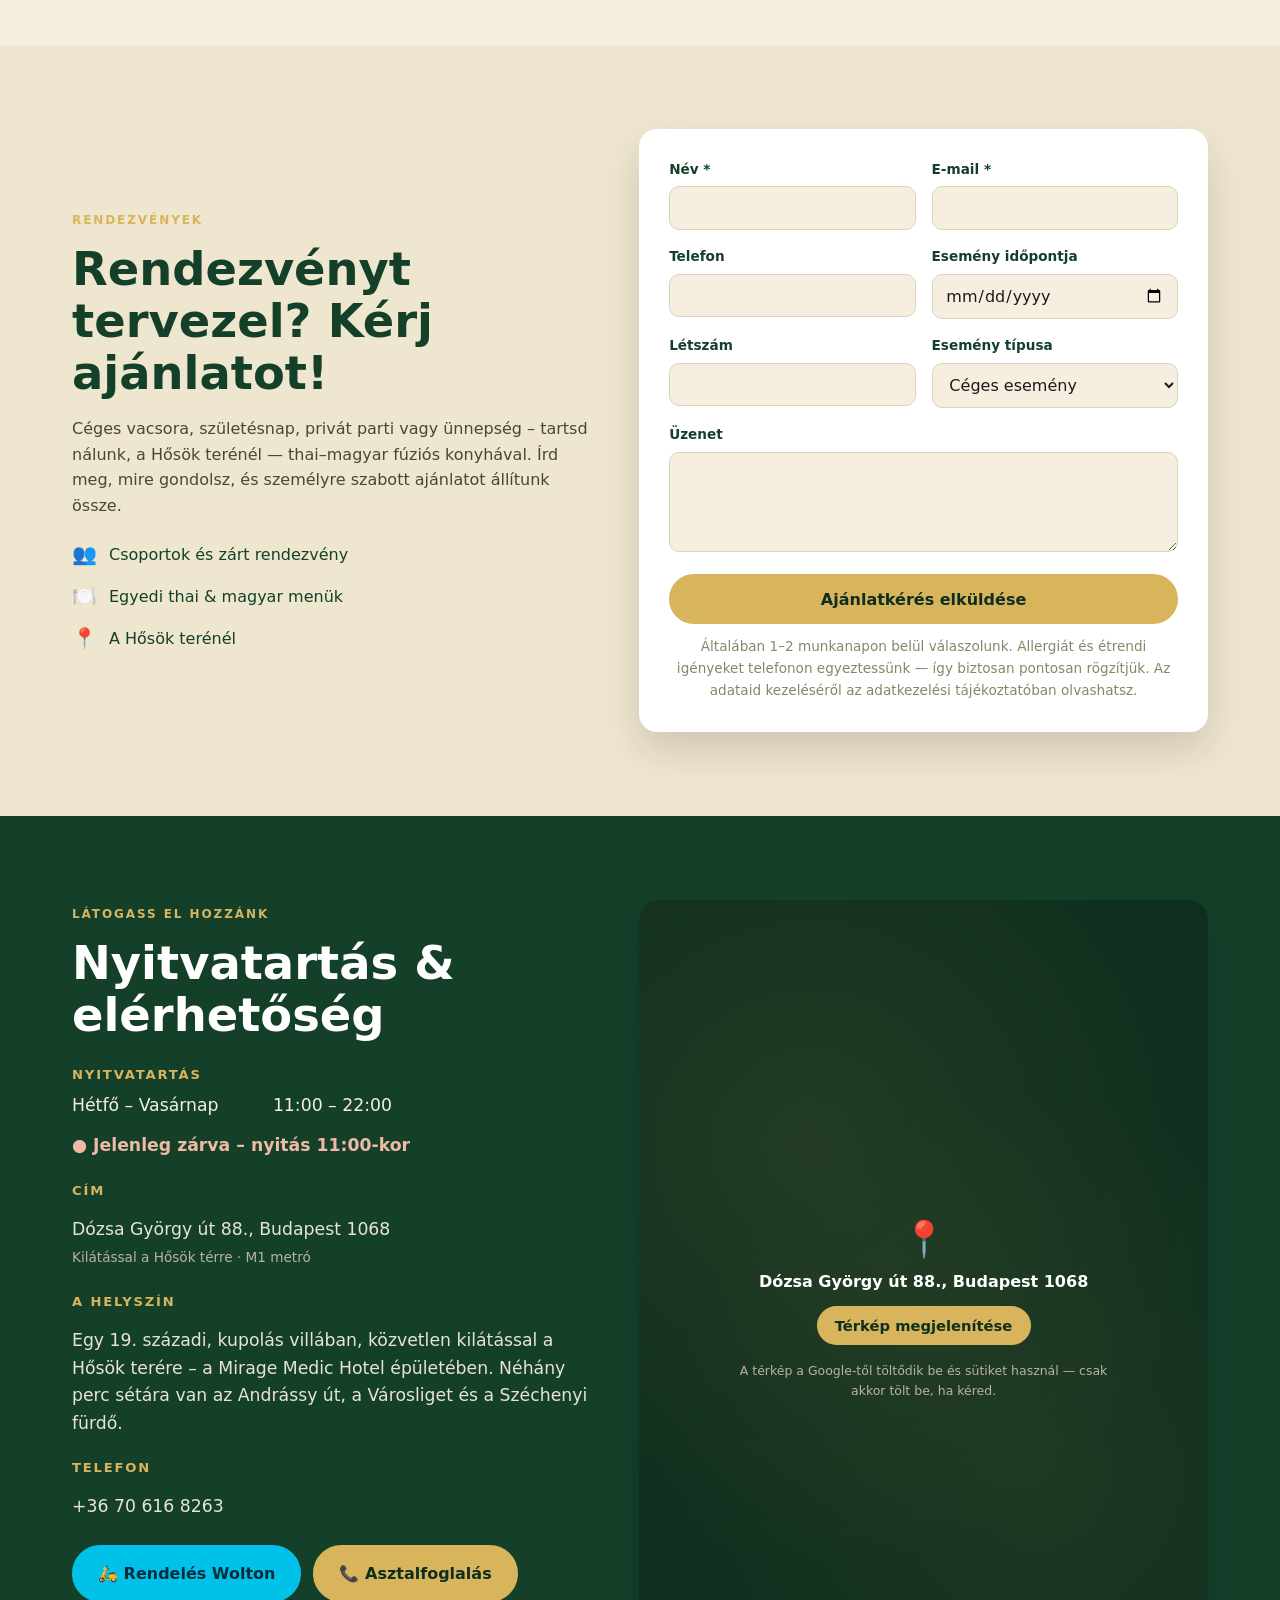
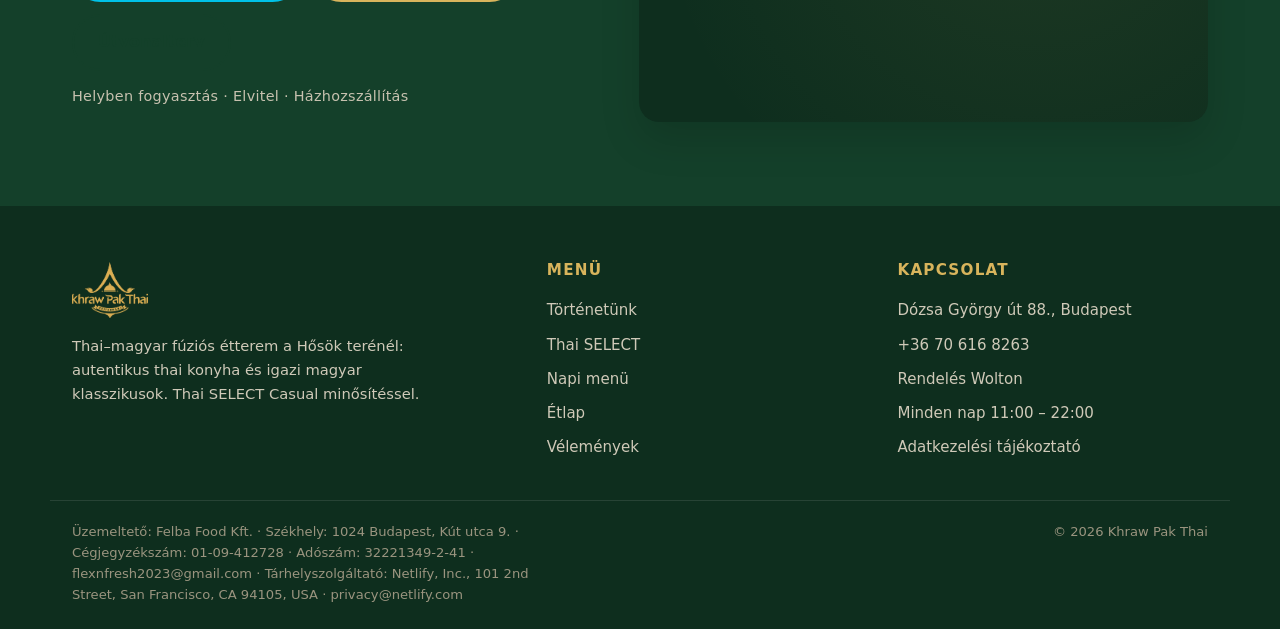
==== commit e1f178b5: "Fix a spelling error in the hero, and a repetition I introduced yesterday The first agent sweep ran " ====
--- a/site/index.html
+++ b/site/index.html
@@ -165,7 +165,7 @@
     <div class="hero-copy">
       <span class="eyebrow" data-en="Thai–Hungarian fusion cuisine · Budapest">Thai–magyar fúziós konyha · Budapest</span>
       <h1 data-en="Authentic Thai restaurant<br>overlooking Heroes' Square">Autentikus thai étterem<br>a Hősök terénél</h1>
-      <p class="lead" data-en="A Thai–Hungarian fusion restaurant: Thai SELECT-certified authentic Thai cuisine and true Hungarian classics at one table. Here the adventurous and the play-it-safe both feast well.">Thai–magyar fúziós étterem: Thai SELECT-minősített, autentikus thai konyha és igazi magyar klasszikusok egy asztalnál. Nálunk a felfedezők és a biztosra menők egyaránt jól laknak.</p>
+      <p class="lead" data-en="A Thai–Hungarian fusion restaurant: Thai SELECT-certified authentic Thai cuisine and true Hungarian classics at one table. Here the adventurous and the play-it-safe both feast well.">Thai–magyar fúziós étterem: Thai SELECT-minősített, autentikus thai konyha és igazi magyar klasszikusok egy asztalnál. Nálunk a felfedezők és a biztosra menők egyaránt jóllaknak.</p>
       <div class="hero-actions">
         <a class="btn btn-wolt" href="https://wolt.com/hu/hun/budapest/restaurant/khrua-pak-thai" target="_blank" rel="noopener" data-en="🛵 Order on Wolt">🛵 Rendelés Wolton</a>
         <a class="btn btn-gold" href="#menu" data-en="See the menu">Étlap megtekintése</a>
@@ -275,7 +275,7 @@
       <h2 data-en="Thai roots, a Budapest home">Thai gyökerek, budapesti otthon</h2>
       <p data-en="We opened our first kitchen in 2023 as a purely Thai restaurant in Buda. Our big debut came at the Thai Festival in the Museum Garden, where we quickly became a favourite of the Street Kitchen food blog.">Első konyhánkat 2023-ban nyitottuk meg, tisztán thai étteremként, Budán. Nagy bemutatkozásunk a Múzeumkertben rendezett Thai Fesztiválon volt, ahol gyorsan a Street Kitchen gasztroblog egyik kedvencévé váltunk.</p>
       <p data-en="In early 2026 we moved to one of the city's busiest spots, right next to Heroes' Square.">2026 elején a város egyik legforgalmasabb pontjára, a Hősök tere mellé költöztünk.</p>
-      <p data-en="At our new home we saw that many guests were also looking for the familiar flavours of home. So we carefully expanded our menu with Hungarian classics — without ever letting go of our authentic Thai roots. Now no one has to choose: lovers of Thai food and fans of hearty Hungarian cooking can sit down at the very same table. That is how our Thai–Hungarian fusion kitchen was born.">Új otthonunkban láttuk, hogy vendégeink egy része a megszokott, hazai ízeket is keresi. Ezért a menünket gondosan kibővítettük magyar klasszikusokkal – anélkül, hogy elengedtük volna autentikus thai gyökereinket. Így senkinek sem kell választania: a thai konyha szerelmesei és a magyaros ízek hívei együtt ülhetnek asztalhoz. Így született meg a mi thai–magyar fúziós konyhánk.</p>
+      <p data-en="At our new home we saw that many guests were also looking for the familiar flavours of home. So we carefully expanded our menu with Hungarian classics — without ever letting go of our authentic Thai roots. Now no one has to choose: lovers of Thai food and fans of hearty Hungarian cooking can sit down at the very same table. That is how our Thai–Hungarian fusion kitchen was born.">Új otthonunkban láttuk, hogy vendégeink egy része a megszokott, hazai ízeket is keresi. Ezért a menünket gondosan kibővítettük magyar klasszikusokkal – anélkül, hogy elengedtük volna autentikus thai gyökereinket. Így senkinek sem kell választania: a thai konyha szerelmesei és a magyaros ízek hívei együtt ülhetnek asztalhoz. Ez a mi thai–magyar fúziós konyhánk.</p>
       <a class="btn btn-green" href="https://streetkitchen.hu/cikkek/teszteltuk/felzabaltuk-a-thai-fesztivalt-2023/" target="_blank" rel="noopener" data-en="Read the Street Kitchen article ↗">Olvasd el a Street Kitchen cikket ↗</a>
     </div>
   </div>
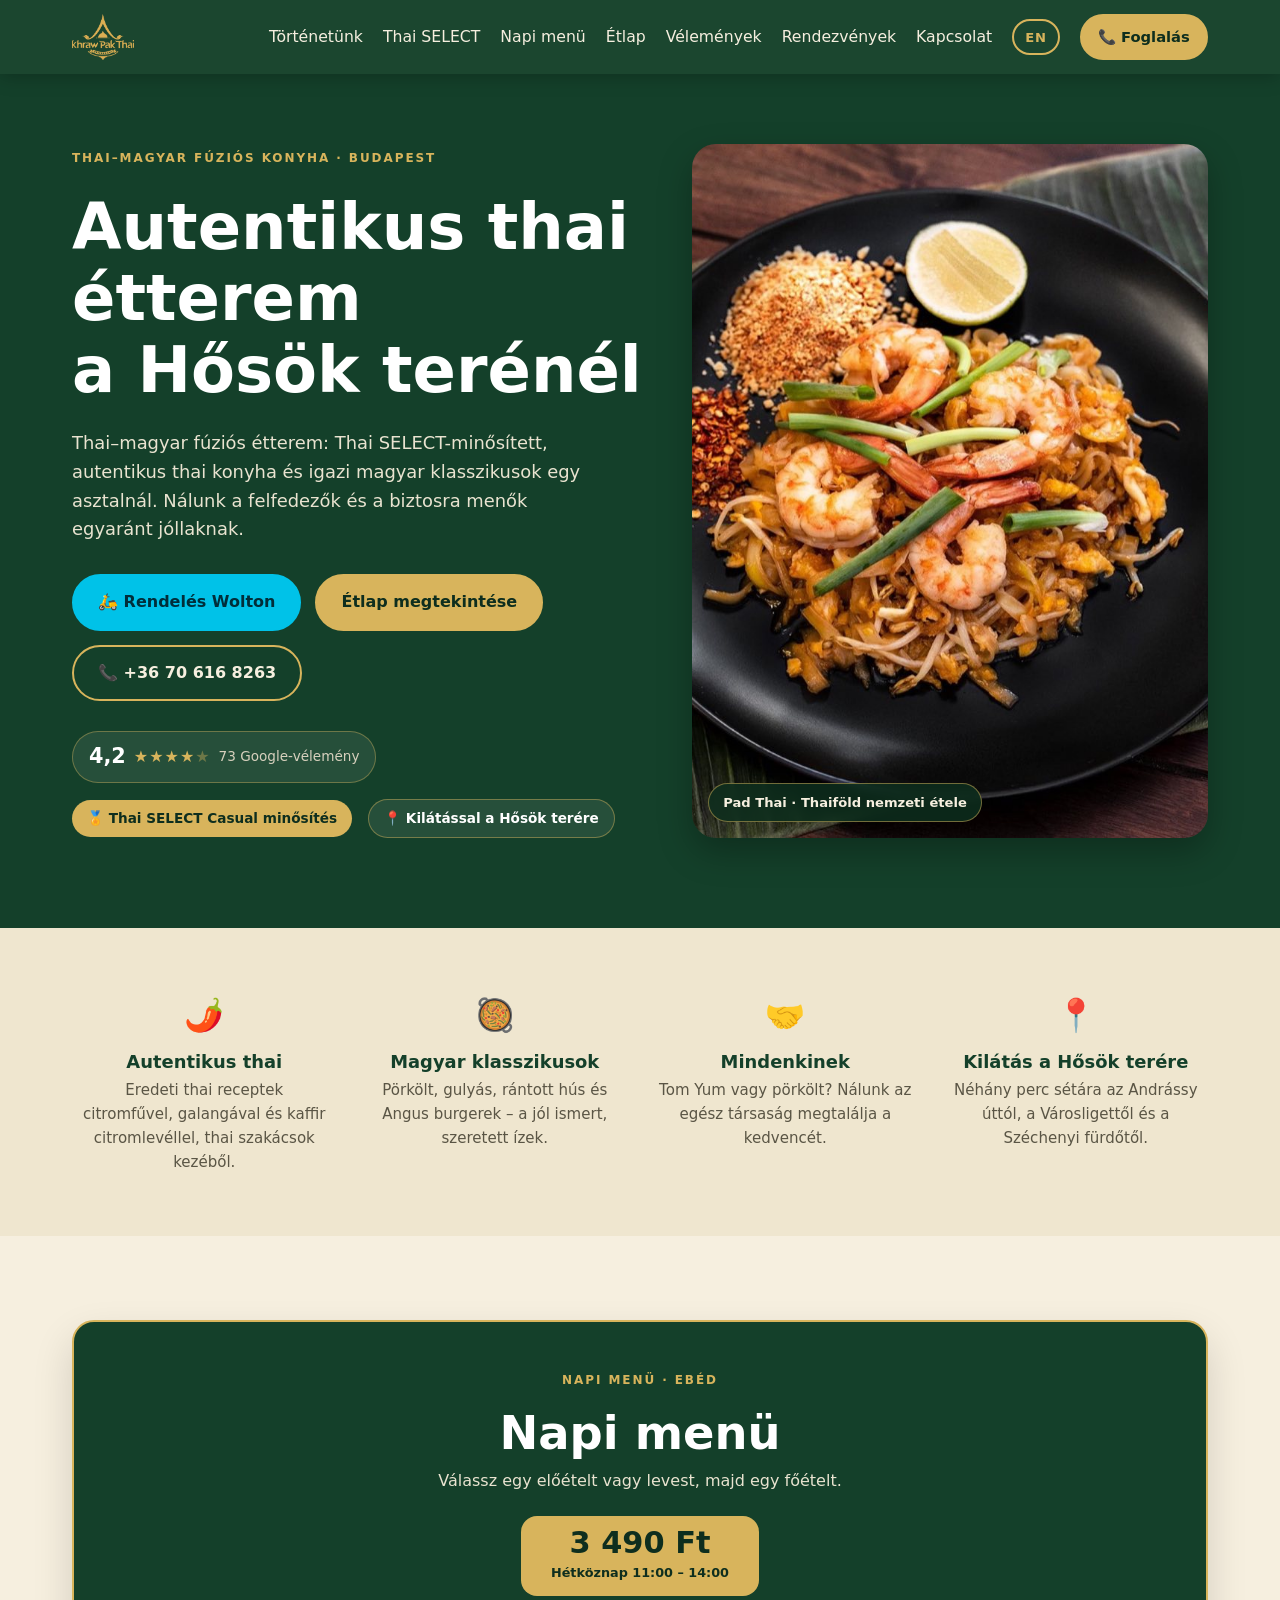
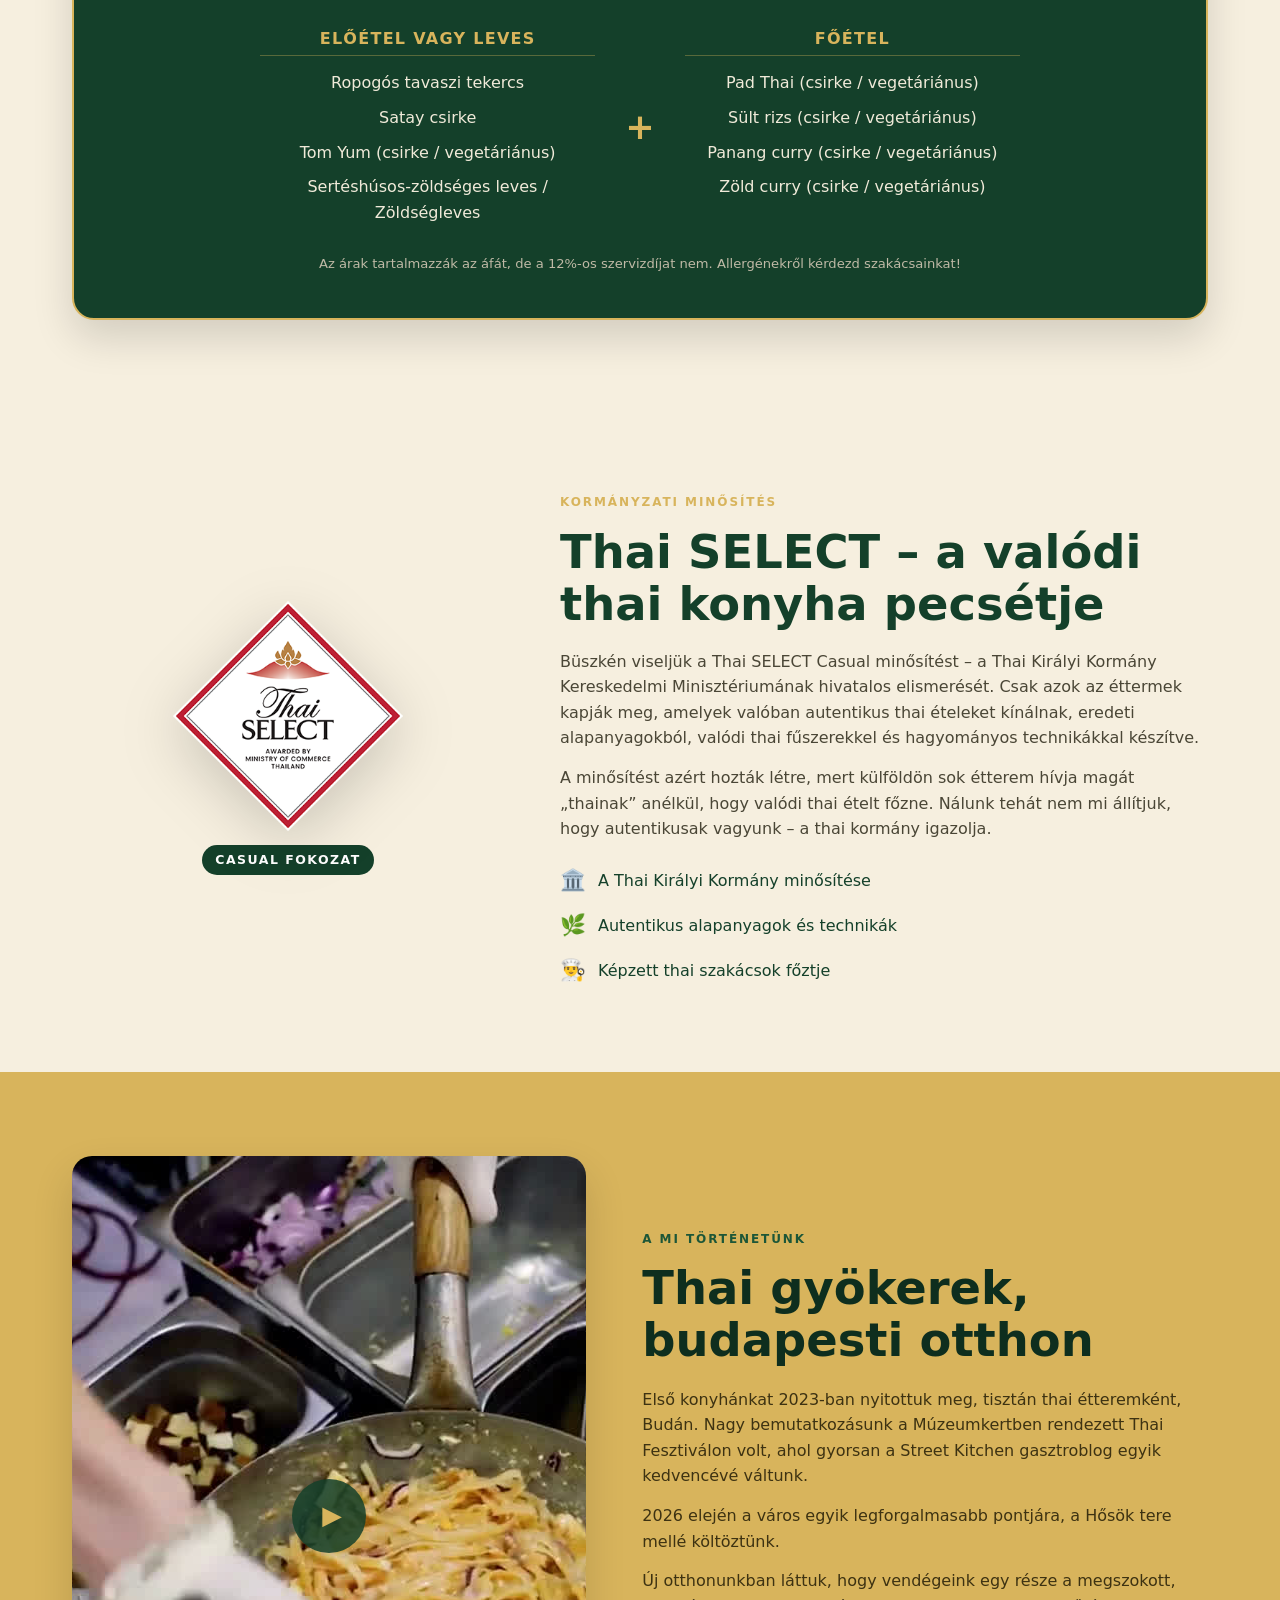
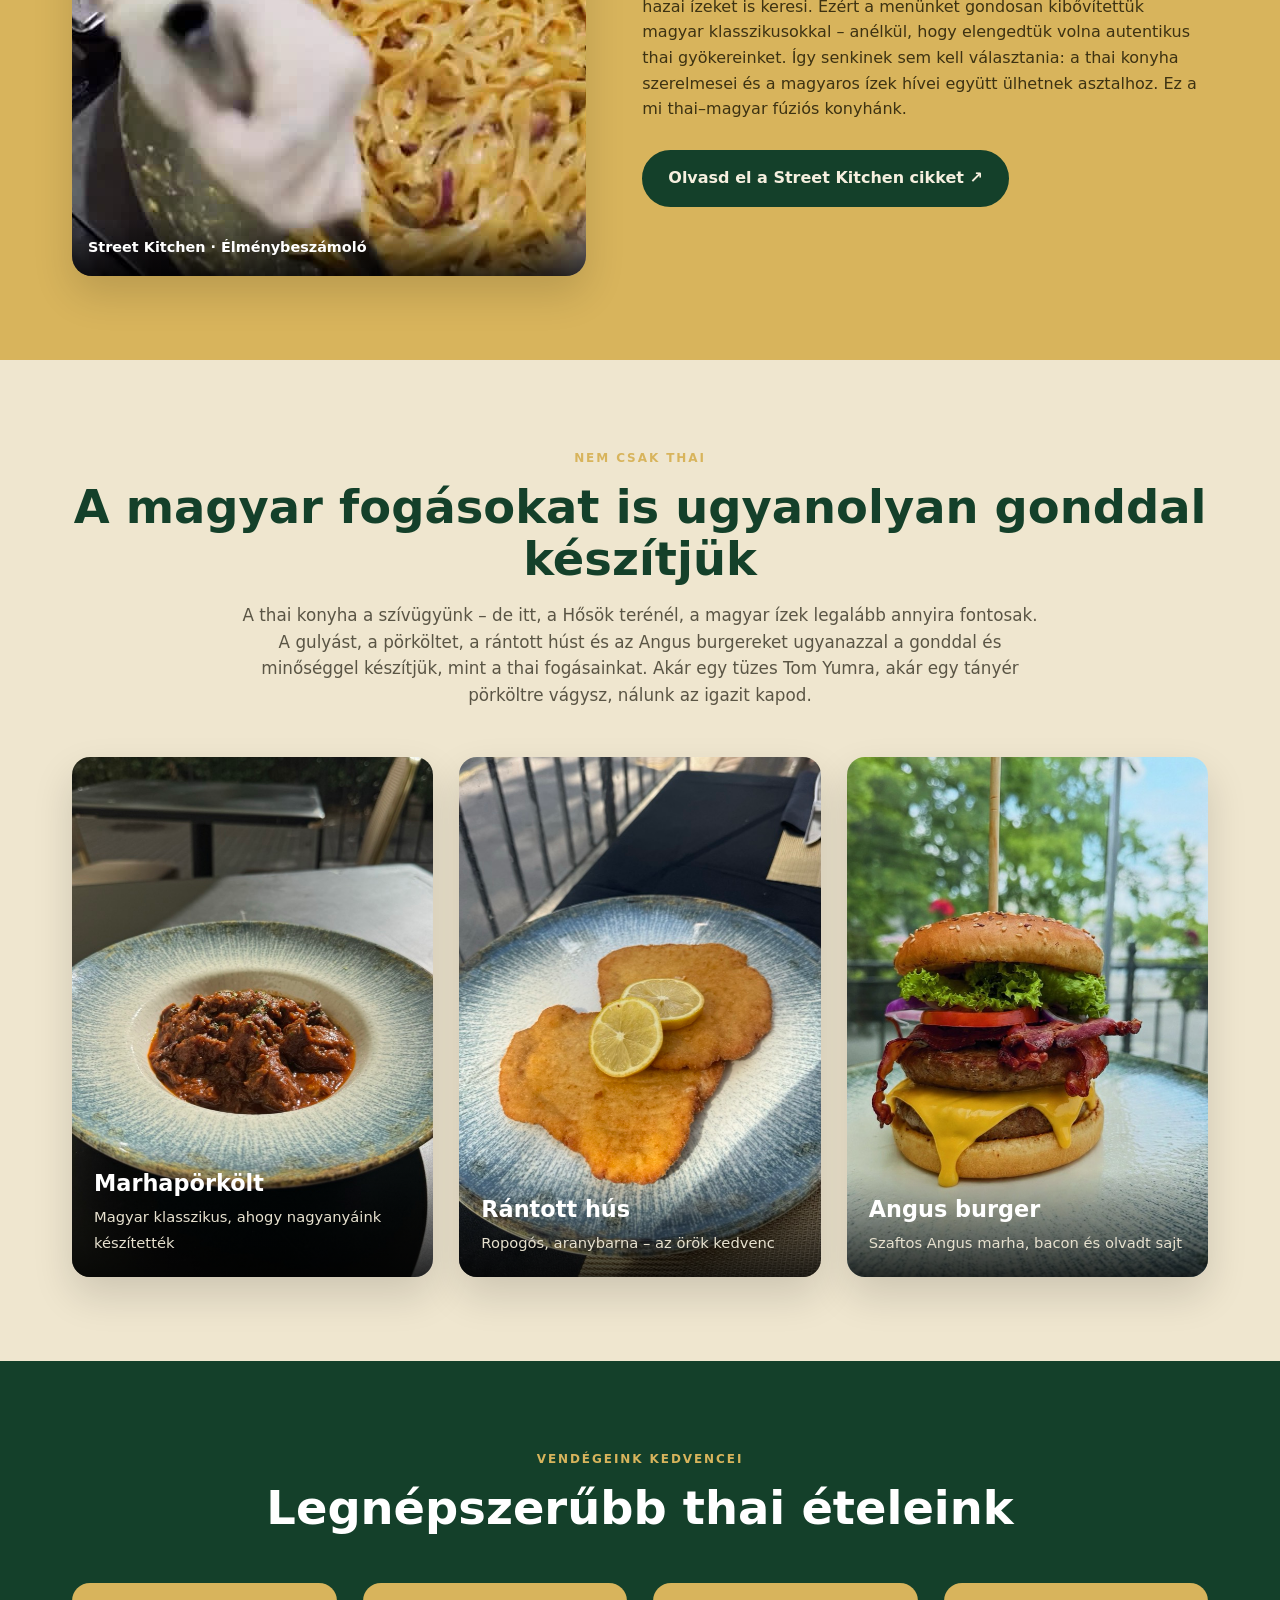
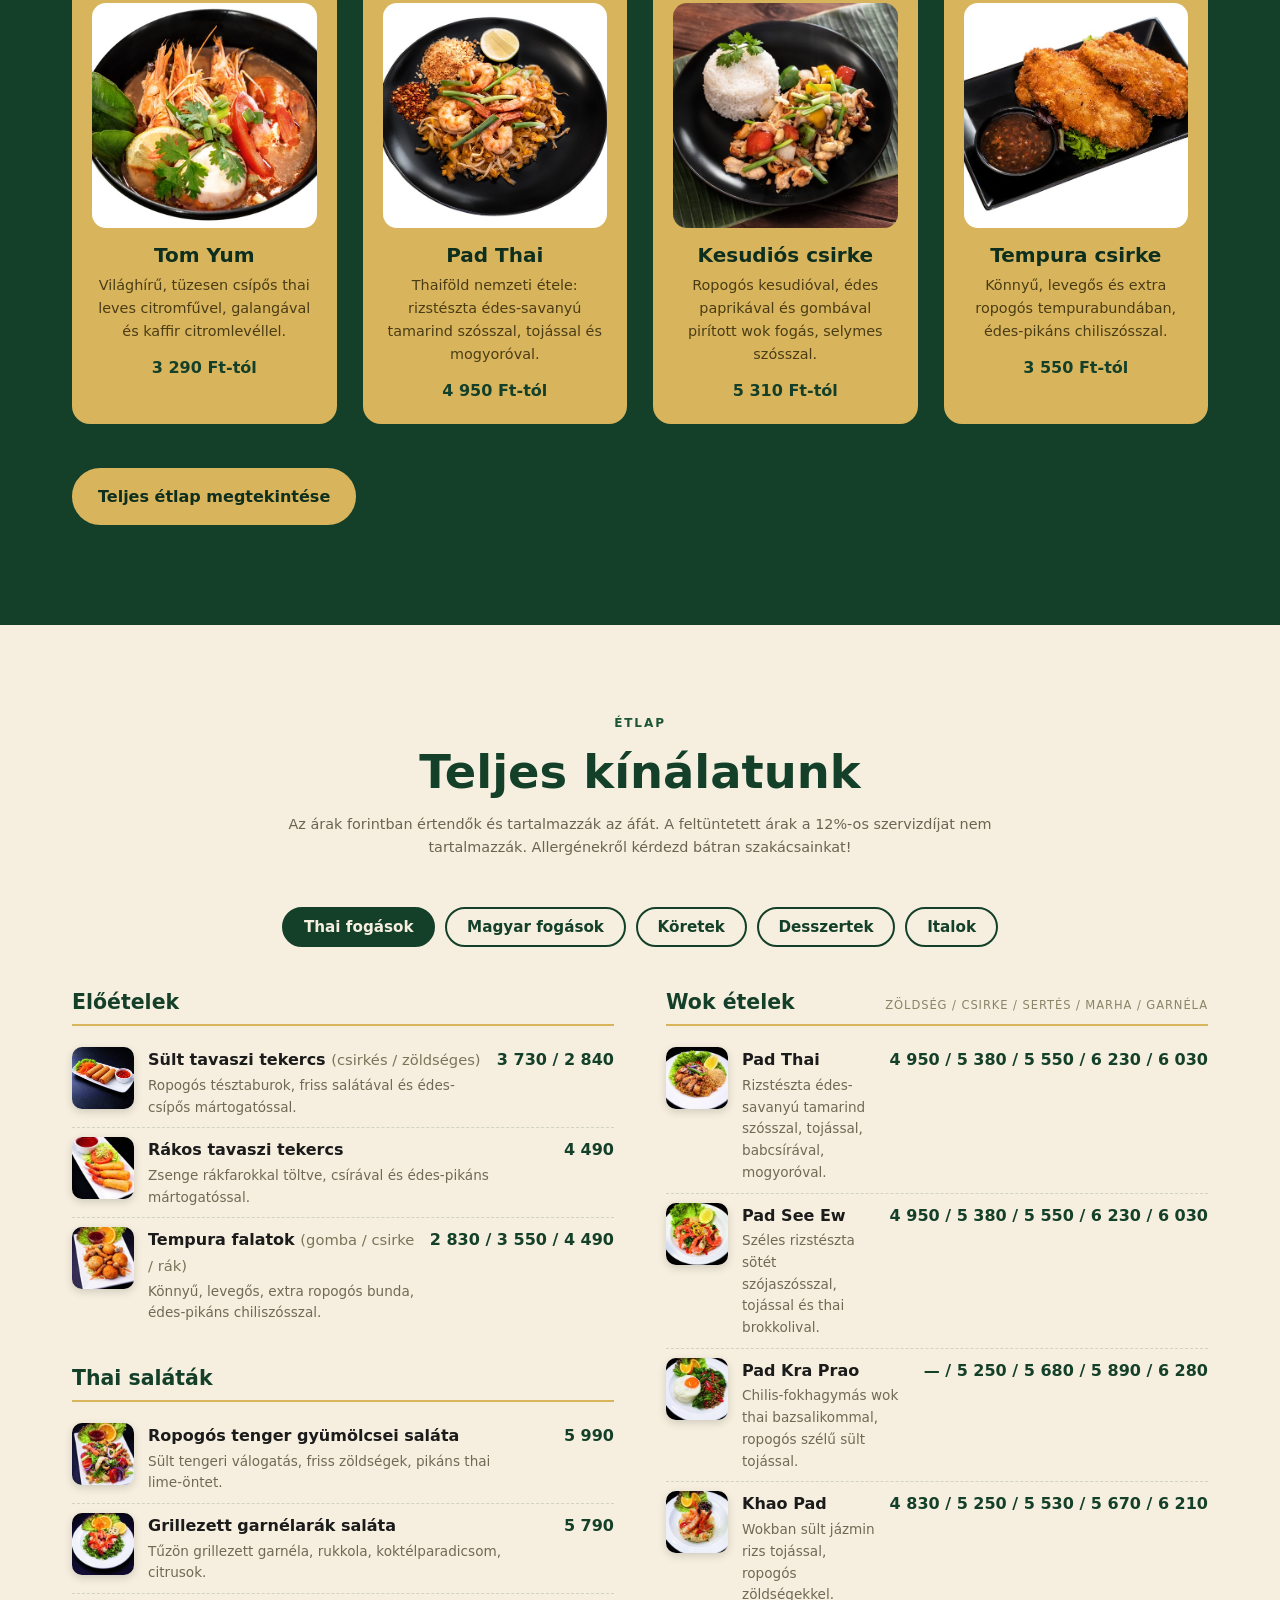
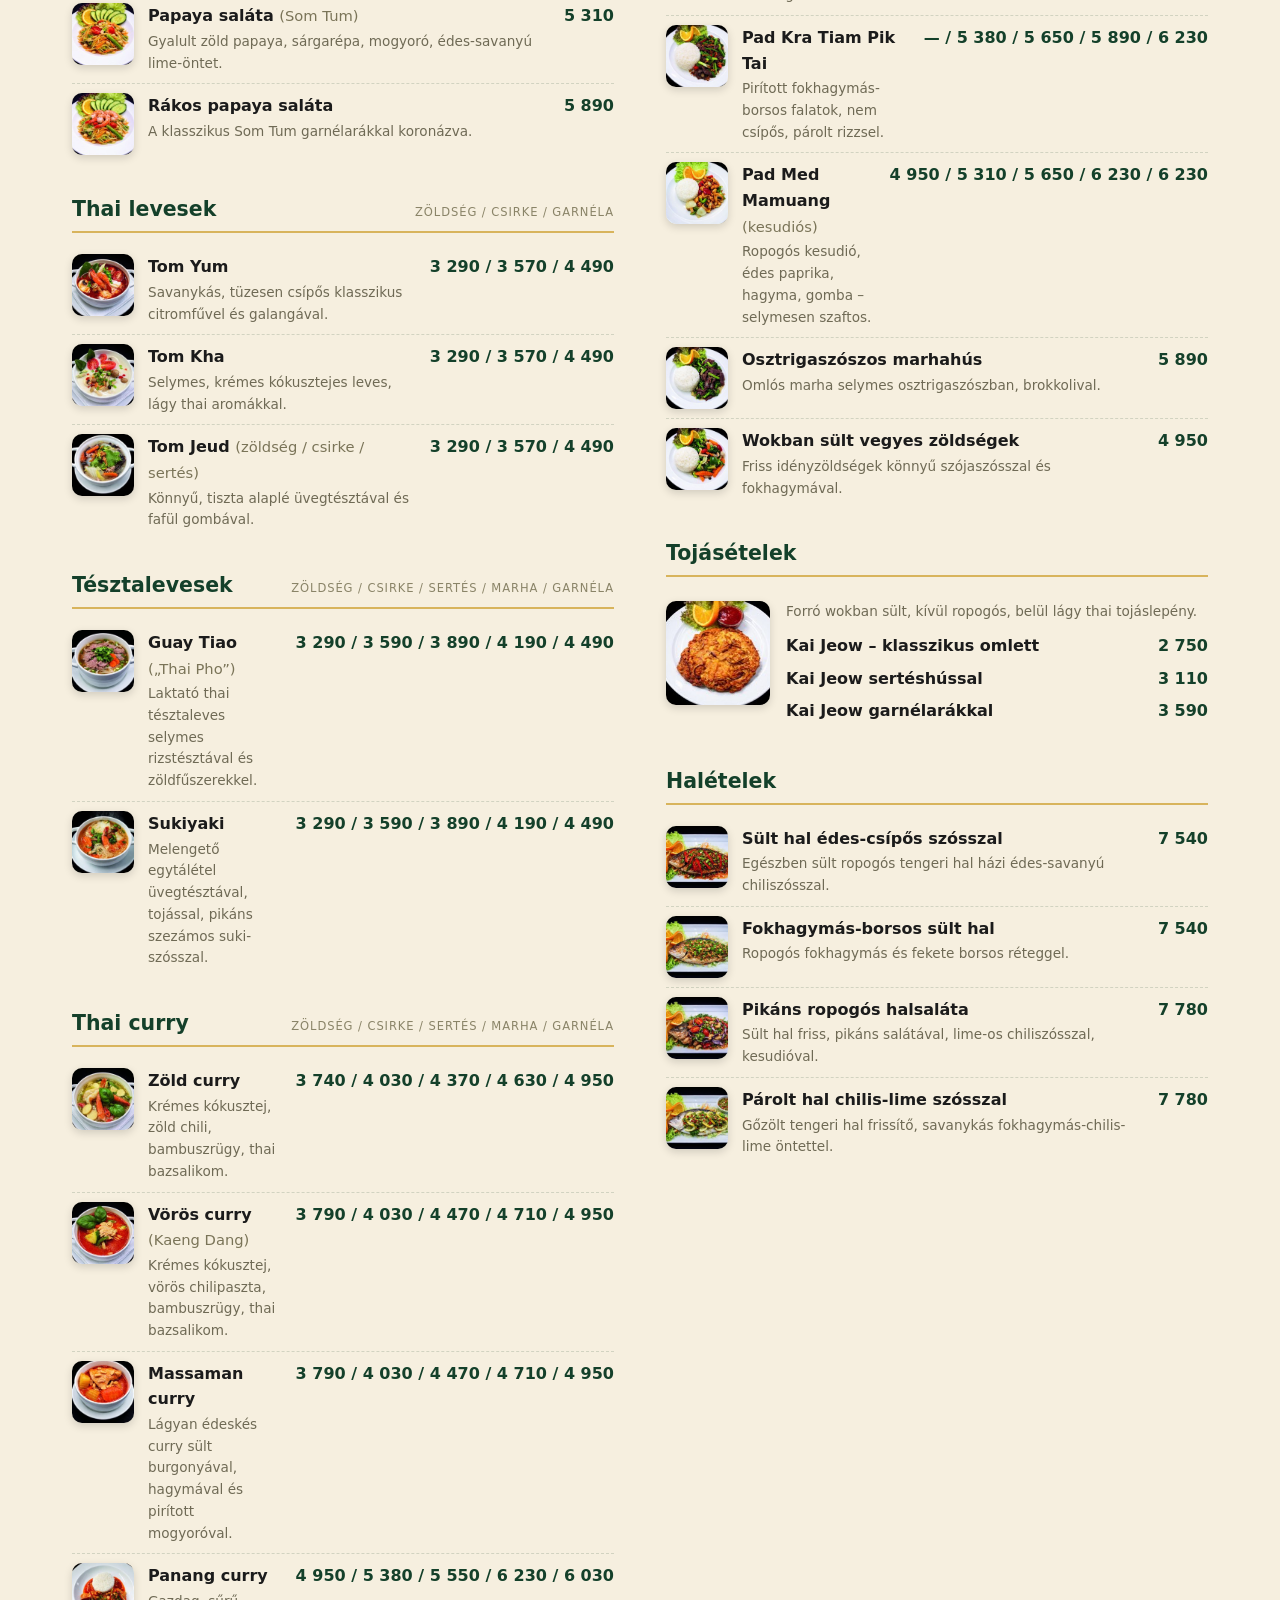
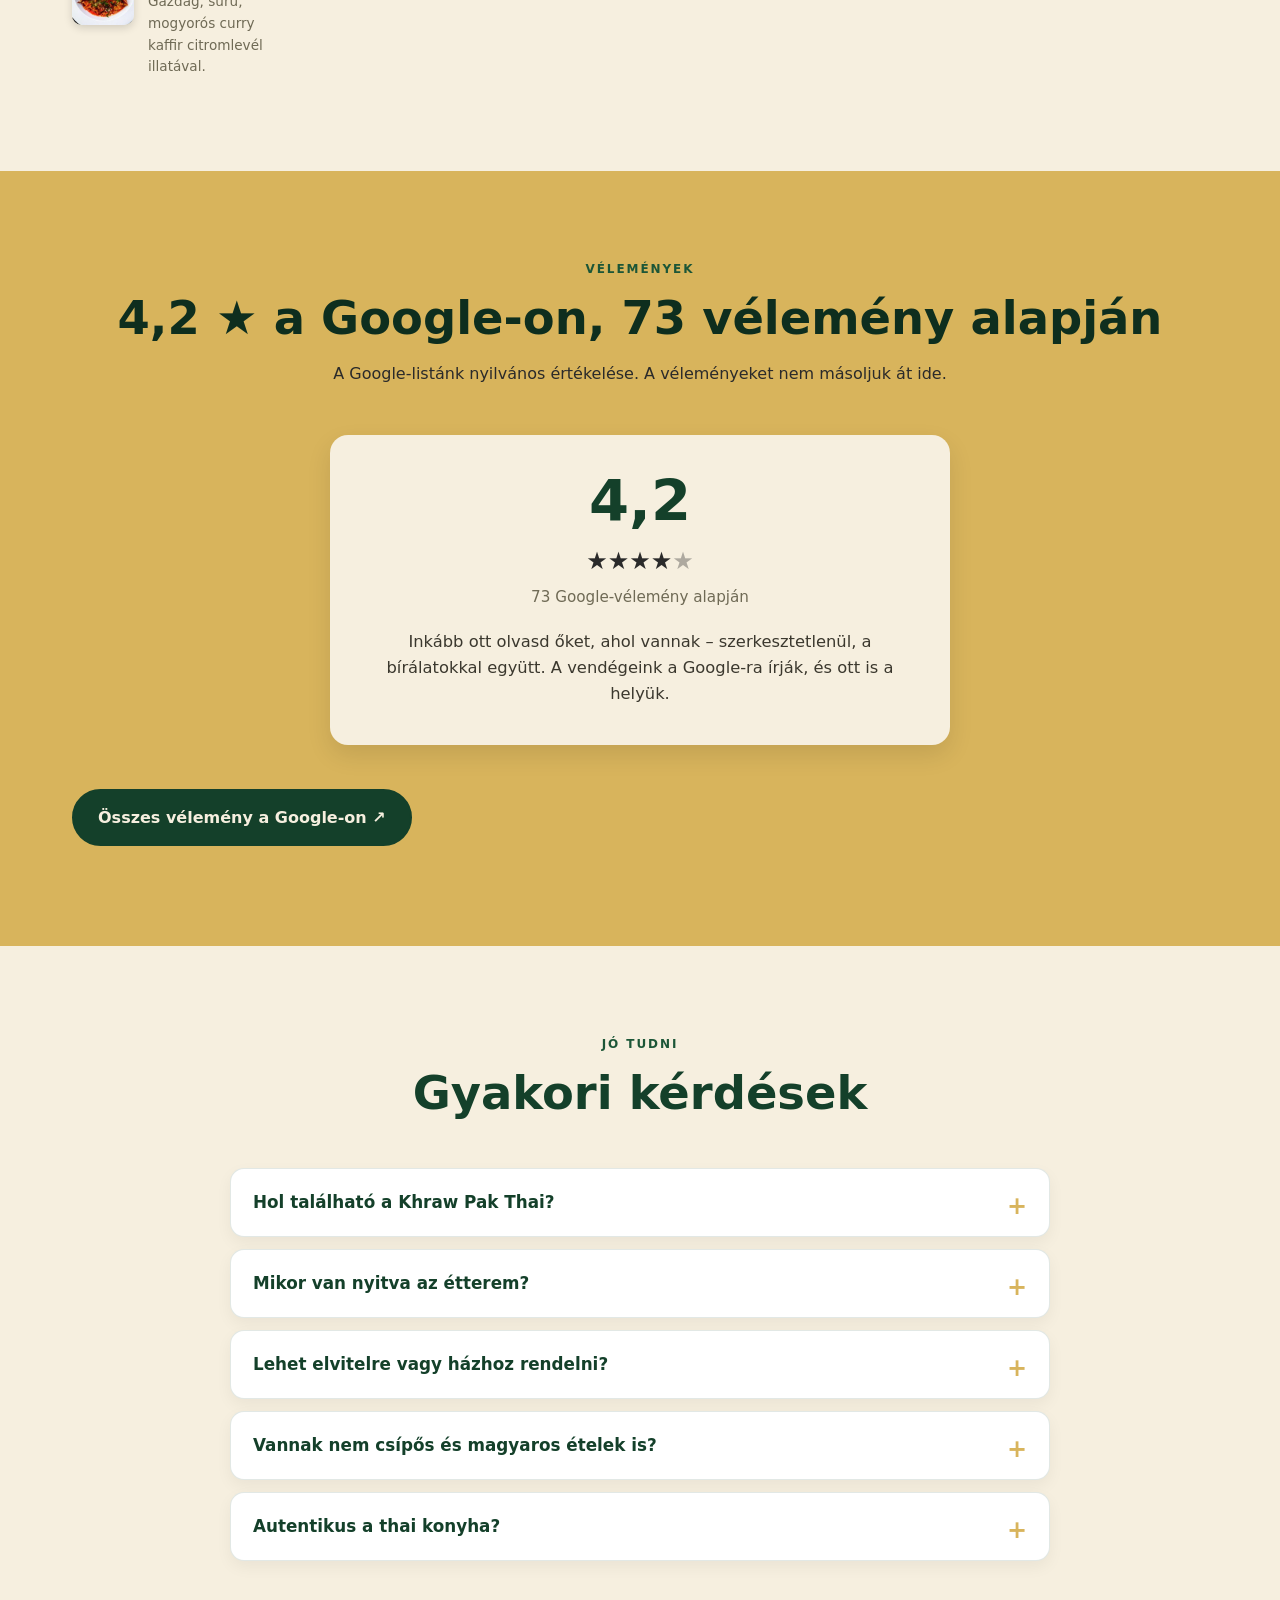
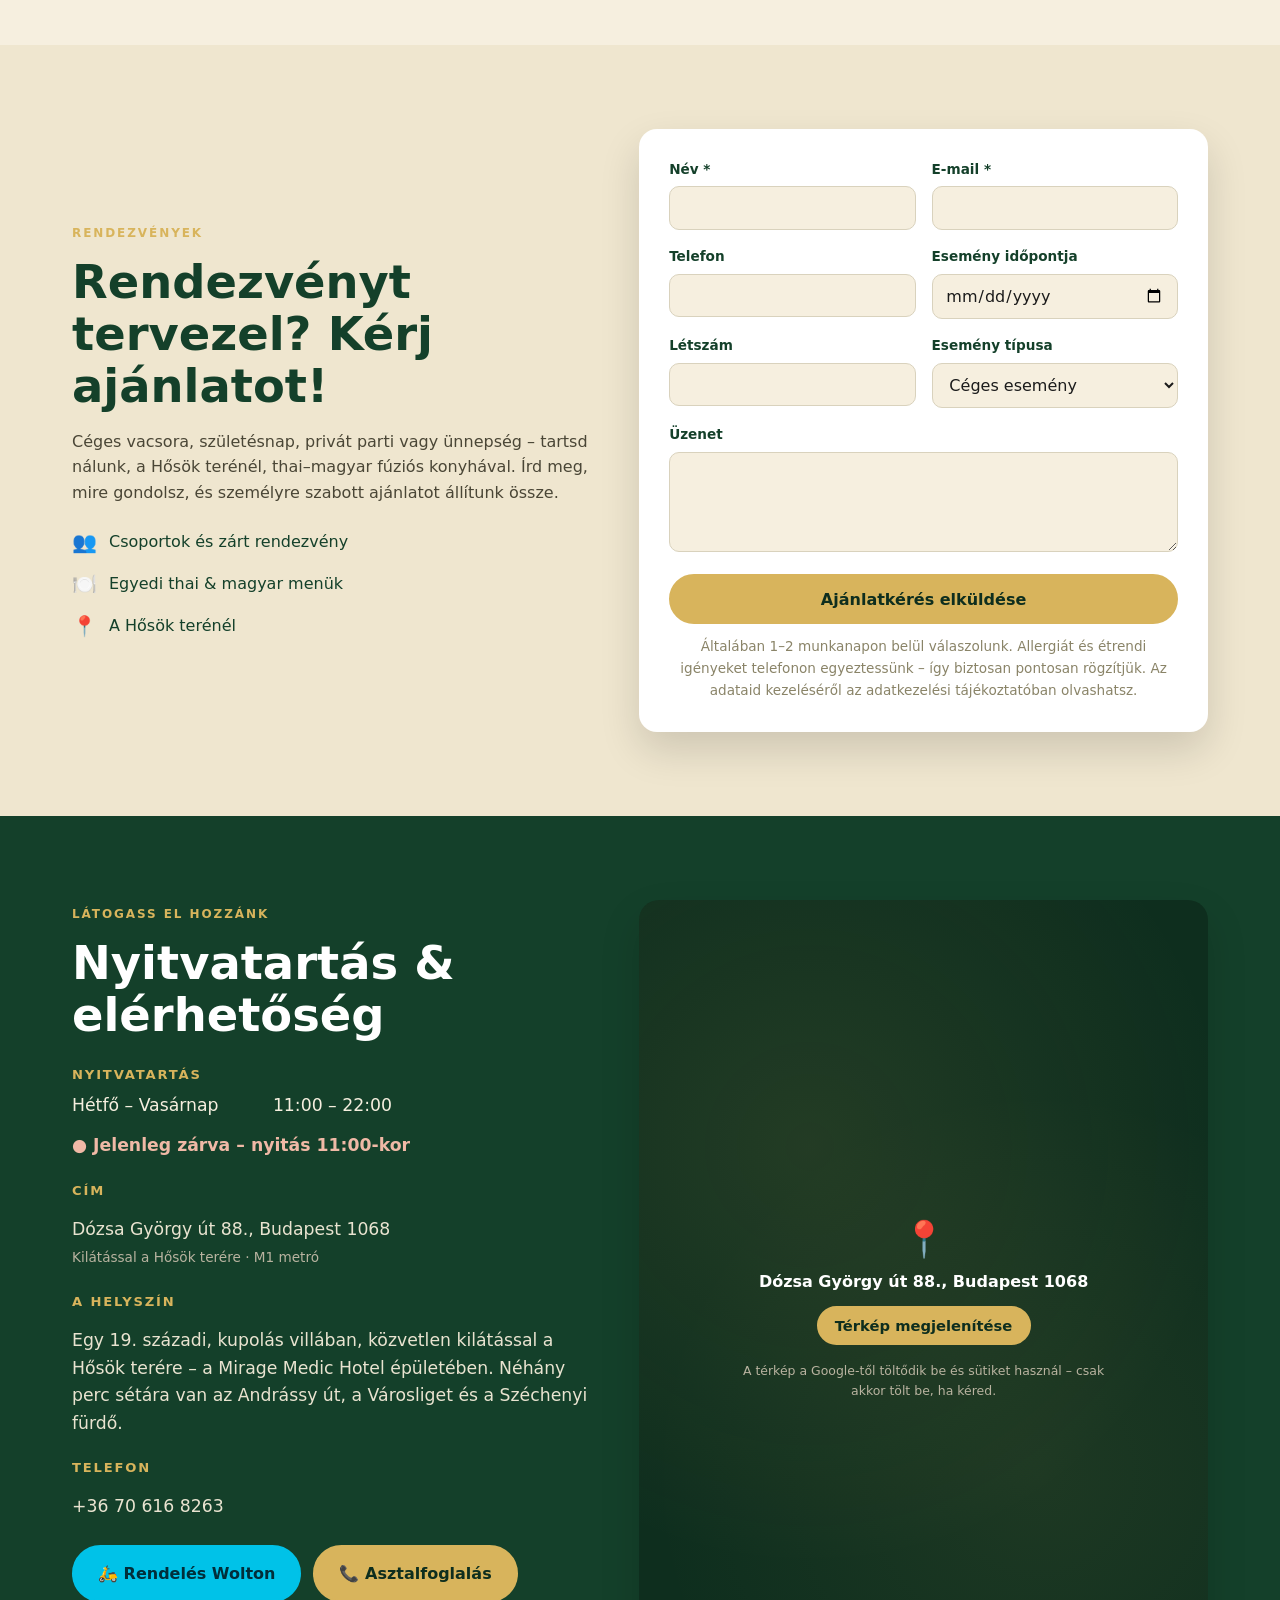
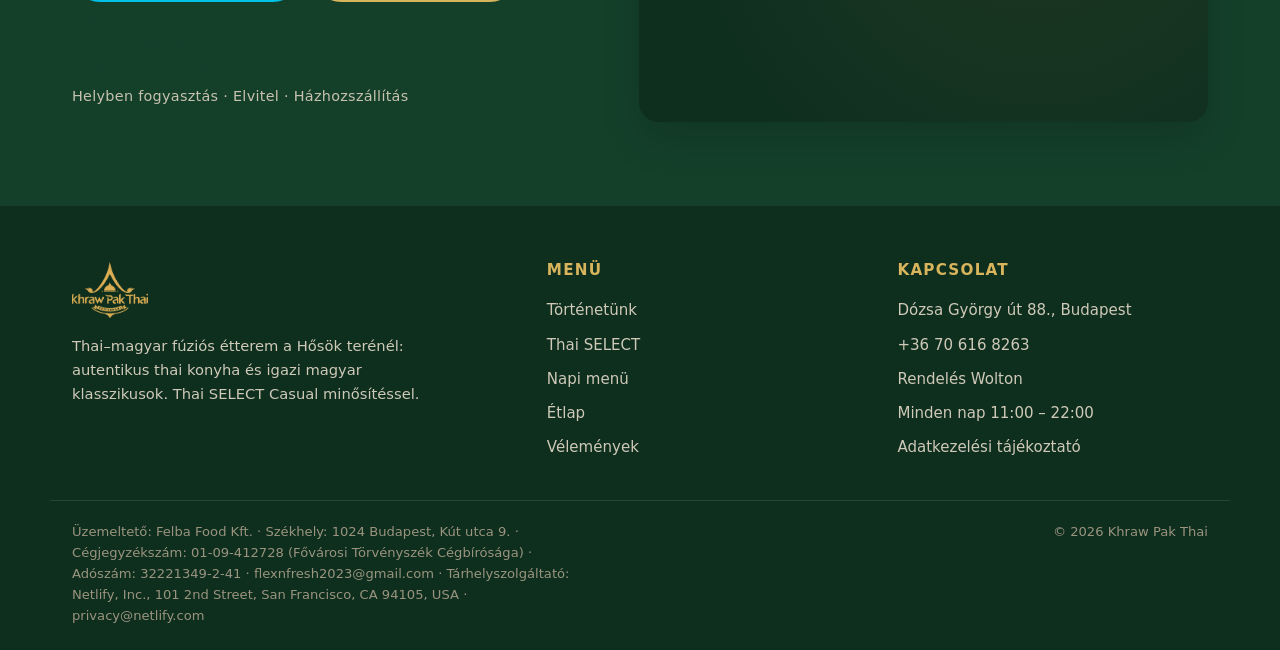
==== commit 0cc931e7: "Fix six copy and fact problems the sweep confirmed   · "Hősök térre" in three places. The square is " ====
--- a/site/index.html
+++ b/site/index.html
@@ -128,6 +128,8 @@
 </head>
 <body>
 
+<a class="skip-link" href="#main" data-en="Skip to content">Ugrás a tartalomra</a>
+
 <!-- ==================== FEJLÉC ==================== -->
 <header class="site-header" id="top">
   <div class="wrap header-inner">
@@ -159,6 +161,8 @@
   </nav>
 </header>
 
+<main id="main">
+
 <!-- ==================== HERO ==================== -->
 <section class="hero">
   <div class="wrap hero-inner">
@@ -178,7 +182,7 @@
           <span class="rmeta" data-en="73 Google reviews">73 Google-vélemény</span>
         </a>
         <span class="badge-thai" data-en="🏅 Thai SELECT Casual certified">🏅 Thai SELECT Casual minősítés</span>
-        <span class="badge-loc" data-en="📍 Overlooking Heroes' Square">📍 Kilátással a Hősök térre</span>
+        <span class="badge-loc" data-en="📍 Overlooking Heroes' Square">📍 Kilátással a Hősök terére</span>
       </div>
     </div>
     <div class="hero-media">
@@ -189,12 +193,13 @@
 </section>
 
 <!-- ==================== USP ==================== -->
-<section class="usp">
+<section class="usp" aria-labelledby="usp-title">
+  <h2 class="sr-only" id="usp-title" data-en="Why Khraw Pak Thai">Miért a Khraw Pak Thai</h2>
   <div class="wrap usp-grid">
     <div class="usp-item"><span class="usp-ico">🌶️</span><h3 data-en="Authentic Thai">Autentikus thai</h3><p data-en="Real Thai recipes with lemongrass, galangal and kaffir lime — cooked by Thai chefs.">Eredeti thai receptek citromfűvel, galangával és kaffir citromlevéllel, thai szakácsok kezéből.</p></div>
     <div class="usp-item"><span class="usp-ico">🥘</span><h3 data-en="Hungarian classics">Magyar klasszikusok</h3><p data-en="Goulash, stew, breaded cutlet and Angus burgers — the comfort food everyone knows and loves.">Pörkölt, gulyás, rántott hús és Angus burgerek – a jól ismert, szeretett ízek.</p></div>
     <div class="usp-item"><span class="usp-ico">🤝</span><h3 data-en="Something for everyone">Mindenkinek</h3><p data-en="Craving a fiery Tom Yum or a plate of stew? Your whole group can be happy at one table.">Tom Yum vagy pörkölt? Nálunk az egész társaság megtalálja a kedvencét.</p></div>
-    <div class="usp-item"><span class="usp-ico">📍</span><h3 data-en="Overlooking Heroes' Square">Kilátás a Hősök térre</h3><p data-en="Looking straight out over Heroes' Square — steps from Andrássy Avenue, City Park and the Széchenyi Baths.">Pár lépésre az Andrássy úttól, a Városligettől és a Széchenyi fürdőtől.</p></div>
+    <div class="usp-item"><span class="usp-ico">📍</span><h3 data-en="Overlooking Heroes' Square">Kilátás a Hősök terére</h3><p data-en="Looking straight out over Heroes' Square — a few minutes' walk from Andrássy Avenue, City Park and the Széchenyi Baths.">Néhány perc sétára az Andrássy úttól, a Városligettől és a Széchenyi fürdőtől.</p></div>
   </div>
 </section>
 
@@ -264,7 +269,7 @@
 <section class="story" id="story">
   <div class="wrap story-grid">
     <div class="story-media">
-      <a class="video-card" href="https://streetkitchen.hu/cikkek/teszteltuk/felzabaltuk-a-thai-fesztivalt-2023/" target="_blank" rel="noopener" aria-label="Street Kitchen élménybeszámoló" data-en-aria-label="Street Kitchen review video">
+      <a class="video-card" href="https://streetkitchen.hu/cikkek/teszteltuk/felzabaltuk-a-thai-fesztivalt-2023/" target="_blank" rel="noopener" aria-label="Street Kitchen élménybeszámoló" data-en-aria-label="Street Kitchen review article">
         <img src="assets/img/video-sk.jpg" alt="Street Kitchen kóstolás a Khraw Pak Thai ételeiről" data-en-alt="Street Kitchen tasting Khraw Pak Thai dishes" loading="lazy" width="1280" height="720">
         <span class="play">▶</span>
         <span class="video-label" data-en="Street Kitchen · Featured">Street Kitchen · Élménybeszámoló</span>
@@ -291,7 +296,7 @@
     </div>
     <div class="everyone-grid">
       <figure class="ev-card">
-        <img src="assets/img/hun-porkolt.jpg" alt="Marhapörkölt a Khraw Pak Thai teraszán, a Hősök terénél" data-en-alt="Hungarian beef stew on the Khraw Pak Thai terrace by Heroes’ Square" loading="lazy" width="699" height="1244">
+        <img src="assets/img/hun-porkolt.jpg" alt="Marhapörkölt a Khraw Pak Thai teraszán, a Hősök terénél" data-en-alt="Hungarian beef stew on the Khraw Pak Thai terrace by Heroes' Square" loading="lazy" width="699" height="1244">
         <figcaption><strong data-en="Marhapörkölt <em>(Hungarian beef stew)</em>">Marhapörkölt</strong><span data-en="Hungarian beef stew — a homely classic">Magyar klasszikus, ahogy nagyanyáink készítették</span></figcaption>
       </figure>
       <figure class="ev-card">
@@ -353,15 +358,15 @@
     </div>
 
     <div class="menu-tabs" role="tablist">
-      <button class="menu-tab is-active" data-cat="thai" role="tab" data-en="Thai dishes">Thai fogások</button>
-      <button class="menu-tab" data-cat="hun" role="tab" data-en="Hungarian dishes">Magyar fogások</button>
-      <button class="menu-tab" data-cat="sides" role="tab" data-en="Sides">Köretek</button>
-      <button class="menu-tab" data-cat="dessert" role="tab" data-en="Desserts">Desszertek</button>
-      <button class="menu-tab" data-cat="drinks" role="tab" data-en="Drinks">Italok</button>
+      <button class="menu-tab is-active" data-cat="thai" role="tab" id="tab-thai" aria-controls="panel-thai" aria-selected="true" tabindex="0" data-en="Thai dishes">Thai fogások</button>
+      <button class="menu-tab" data-cat="hun" role="tab" id="tab-hun" aria-controls="panel-hun" aria-selected="false" tabindex="-1" data-en="Hungarian dishes">Magyar fogások</button>
+      <button class="menu-tab" data-cat="sides" role="tab" id="tab-sides" aria-controls="panel-sides" aria-selected="false" tabindex="-1" data-en="Sides">Köretek</button>
+      <button class="menu-tab" data-cat="dessert" role="tab" id="tab-dessert" aria-controls="panel-dessert" aria-selected="false" tabindex="-1" data-en="Desserts">Desszertek</button>
+      <button class="menu-tab" data-cat="drinks" role="tab" id="tab-drinks" aria-controls="panel-drinks" aria-selected="false" tabindex="-1" data-en="Drinks">Italok</button>
     </div>
 
     <!-- THAI -->
-    <div class="menu-panel is-active" data-cat="thai">
+    <div class="menu-panel is-active" data-cat="thai" id="panel-thai" role="tabpanel" aria-labelledby="tab-thai" tabindex="0">
       <div class="menu-cols">
         <div class="menu-group">
           <h3 data-en="Appetizers">Előételek</h3>
@@ -428,7 +433,7 @@
     </div>
 
     <!-- MAGYAR -->
-    <div class="menu-panel" data-cat="hun">
+    <div class="menu-panel" data-cat="hun" id="panel-hun" role="tabpanel" aria-labelledby="tab-hun" tabindex="0">
       <div class="menu-cols">
         <div class="menu-group">
           <h3 data-en="Burgers">Burgerek</h3>
@@ -487,7 +492,7 @@
     </div>
 
     <!-- KÖRETEK -->
-    <div class="menu-panel" data-cat="sides">
+    <div class="menu-panel" data-cat="sides" id="panel-sides" role="tabpanel" aria-labelledby="tab-sides" tabindex="0">
       <div class="menu-cols">
         <div class="menu-group">
           <h3 data-en="Sides">Köretek</h3>
@@ -507,7 +512,7 @@
     </div>
 
     <!-- DESSZERTEK -->
-    <div class="menu-panel" data-cat="dessert">
+    <div class="menu-panel" data-cat="dessert" id="panel-dessert" role="tabpanel" aria-labelledby="tab-dessert" tabindex="0">
       <div class="menu-cols">
         <div class="menu-group">
           <h3 data-en="Desserts">Desszertek</h3>
@@ -522,7 +527,7 @@
     </div>
 
     <!-- ITALOK -->
-    <div class="menu-panel" data-cat="drinks">
+    <div class="menu-panel" data-cat="drinks" id="panel-drinks" role="tabpanel" aria-labelledby="tab-drinks" tabindex="0">
       <div class="menu-cols">
         <div class="menu-group">
           <h3 data-en="Coffee &amp; tea">Kávé &amp; tea</h3>
@@ -579,7 +584,7 @@
         <strong class="rating-num" data-en="4.2">4,2</strong>
         <div class="rstars" aria-label="4,2 az 5-ből" data-en-aria-label="4.2 out of 5">★★★★<span class="star-half">★</span></div>
         <p class="rating-count" data-en="based on 73 Google reviews">73 Google-vélemény alapján</p>
-        <p class="rating-say" data-en="We would rather you read them where they are — unedited, the critical ones included. Our guests write them on Google, and that is where they belong.">Inkább ott olvasd őket, ahol vannak — szerkesztetlenül, a bírálatokkal együtt. A vendégeink a Google-ra írják, és ott is a helyük.</p>
+        <p class="rating-say" data-en="We would rather you read them where they are — unedited, the critical ones included. Our guests write them on Google, and that is where they belong.">Inkább ott olvasd őket, ahol vannak – szerkesztetlenül, a bírálatokkal együtt. A vendégeink a Google-ra írják, és ott is a helyük.</p>
       </div>
       <!-- REVIEWS:END -->
     </div>
@@ -625,7 +630,7 @@
     <div class="events-copy">
       <span class="eyebrow" data-en="Events &amp; catering">Rendezvények</span>
       <h2 data-en="Planning an event? Request a quote">Rendezvényt tervezel? Kérj ajánlatot!</h2>
-      <p data-en="Company dinner, birthday, private party or celebration — host it with us at Heroes' Square, with our Thai–Hungarian fusion kitchen. Tell us what you have in mind and we will put together a tailored offer.">Céges vacsora, születésnap, privát parti vagy ünnepség – tartsd nálunk, a Hősök terénél — thai–magyar fúziós konyhával. Írd meg, mire gondolsz, és személyre szabott ajánlatot állítunk össze.</p>
+      <p data-en="Company dinner, birthday, private party or celebration — host it with us at Heroes' Square, with our Thai–Hungarian fusion kitchen. Tell us what you have in mind and we will put together a tailored offer.">Céges vacsora, születésnap, privát parti vagy ünnepség – tartsd nálunk, a Hősök terénél, thai–magyar fúziós konyhával. Írd meg, mire gondolsz, és személyre szabott ajánlatot állítunk össze.</p>
       <ul class="events-points">
         <li><span>👥</span><span data-en="Groups &amp; private hire">Csoportok és zárt rendezvény</span></li>
         <li><span>🍽️</span><span data-en="Custom Thai &amp; Hungarian menus">Egyedi thai &amp; magyar menük</span></li>
@@ -677,7 +682,7 @@
         <textarea name="uzenet" rows="4"></textarea>
       </label>
       <button type="submit" class="btn btn-gold" data-en="Send request">Ajánlatkérés elküldése</button>
-      <p class="ef-note" data-en="We usually reply within 1–2 business days. For allergies and dietary needs, please call us — that way we record them precisely. Read how we handle your data in our &lt;a href=&quot;/en/privacy/&quot;&gt;privacy notice&lt;/a&gt;.">Általában 1–2 munkanapon belül válaszolunk. Allergiát és étrendi igényeket telefonon egyeztessünk — így biztosan pontosan rögzítjük. Az adataid kezeléséről az <a href="/adatvedelem/">adatkezelési tájékoztatóban</a> olvashatsz.</p>
+      <p class="ef-note" data-en="We usually reply within 1–2 business days. For allergies and dietary needs, please call us — that way we record them precisely. Read how we handle your data in our &lt;a href=&quot;/en/privacy/&quot;&gt;privacy notice&lt;/a&gt;.">Általában 1–2 munkanapon belül válaszolunk. Allergiát és étrendi igényeket telefonon egyeztessünk – így biztosan pontosan rögzítjük. Az adataid kezeléséről az <a href="/adatvedelem/">adatkezelési tájékoztatóban</a> olvashatsz.</p>
     </form>
   </div>
 </section>
@@ -695,7 +700,7 @@
       </div>
       <div class="info-block">
         <h3 data-en="Address">Cím</h3>
-        <p><a href="https://maps.app.goo.gl/Sdok5S1uinjLJKB9A" target="_blank" rel="noopener">Dózsa György út 88., Budapest 1068<br><small data-en="Overlooking Heroes’ Square · M1 metro">Kilátással a Hősök térre · M1 metró</small></a></p>
+        <p><a href="https://maps.app.goo.gl/Sdok5S1uinjLJKB9A" target="_blank" rel="noopener">Dózsa György út 88., Budapest 1068<br><small data-en="Overlooking Heroes' Square · M1 metro">Kilátással a Hősök terére · M1 metró</small></a></p>
       </div>
       <div class="info-block">
         <h3 data-en="The setting">A helyszín</h3>
@@ -719,11 +724,13 @@
         <p class="map-addr">Dózsa György út 88., Budapest 1068</p>
         <button type="button" class="btn btn-gold btn-sm" id="mapLoad"
                 data-en="Show the map">Térkép megjelenítése</button>
-        <p class="map-note" data-en="The map loads from Google and sets cookies — it only loads if you ask for it.">A térkép a Google-től töltődik be és sütiket használ — csak akkor tölt be, ha kéred.</p>
-      </div>
-    </div>
-  </div>
-</section>
+        <p class="map-note" data-en="The map loads from Google and sets cookies — it only loads if you ask for it.">A térkép a Google-től töltődik be és sütiket használ – csak akkor tölt be, ha kéred.</p>
+      </div>
+    </div>
+  </div>
+</section>
+
+</main>
 
 <!-- ==================== LÁBLÉC ==================== -->
 <footer class="site-footer">
@@ -750,7 +757,7 @@
     </div>
   </div>
   <div class="footer-bottom">
-    <span class="imprint" data-en="Operated by Felba Food Kft. · Registered seat: 1024 Budapest, Kút utca 9. · Company reg. no.: 01-09-412728 · VAT no.: 32221349-2-41 · &lt;a href=&quot;mailto:flexnfresh2023@gmail.com&quot;&gt;flexnfresh2023@gmail.com&lt;/a&gt; · Hosting provider: Netlify, Inc., 101 2nd Street, San Francisco, CA 94105, USA · &lt;a href=&quot;mailto:privacy@netlify.com&quot;&gt;privacy@netlify.com&lt;/a&gt;">Üzemeltető: Felba Food Kft. · Székhely: 1024 Budapest, Kút utca 9. · Cégjegyzékszám: 01-09-412728 · Adószám: 32221349-2-41 · <a href="mailto:flexnfresh2023@gmail.com">flexnfresh2023@gmail.com</a> · Tárhelyszolgáltató: Netlify, Inc., 101 2nd Street, San Francisco, CA 94105, USA · <a href="mailto:privacy@netlify.com">privacy@netlify.com</a></span>
+    <span class="imprint" data-en="Operated by Felba Food Kft. · Registered seat: 1024 Budapest, Kút utca 9. · Company reg. no.: 01-09-412728 (Registry Court of the Budapest-Capital Regional Court) · VAT no.: 32221349-2-41 · &lt;a href=&quot;mailto:flexnfresh2023@gmail.com&quot;&gt;flexnfresh2023@gmail.com&lt;/a&gt; · Hosting provider: Netlify, Inc., 101 2nd Street, San Francisco, CA 94105, USA · &lt;a href=&quot;mailto:privacy@netlify.com&quot;&gt;privacy@netlify.com&lt;/a&gt;">Üzemeltető: Felba Food Kft. · Székhely: 1024 Budapest, Kút utca 9. · Cégjegyzékszám: 01-09-412728 (Fővárosi Törvényszék Cégbírósága) · Adószám: 32221349-2-41 · <a href="mailto:flexnfresh2023@gmail.com">flexnfresh2023@gmail.com</a> · Tárhelyszolgáltató: Netlify, Inc., 101 2nd Street, San Francisco, CA 94105, USA · <a href="mailto:privacy@netlify.com">privacy@netlify.com</a></span>
     <span>© 2026 Khraw Pak Thai</span>
   </div>
 </footer>
--- a/site/styles.css
+++ b/site/styles.css
@@ -399,3 +399,32 @@
   .footer-bottom .imprint{max-width:none}
 }
 .link-gold{color:var(--gold)}
+
+/* ===== ugrólink és képernyőolvasónak szánt szöveg =====
+   A billentyűzettel érkező látogatónak eddig végig kellett tabolnia a fejlécen,
+   mielőtt a tartalomhoz ért. A link csak fókuszban látszik. */
+.skip-link{
+  position:absolute;left:-9999px;top:0;z-index:1000;
+  background:var(--gold);color:var(--green-2);
+  padding:12px 20px;border-radius:0 0 var(--radius) 0;
+  font-family:var(--font-head);font-weight:600;text-decoration:none;
+}
+.skip-link:focus{left:0}
+
+/* Látható tartalmat nem visz, de a címsorszintek nem ugranak át miatta. */
+.sr-only{
+  position:absolute;width:1px;height:1px;
+  padding:0;margin:-1px;overflow:hidden;
+  clip:rect(0 0 0 0);clip-path:inset(50%);white-space:nowrap;border:0;
+}
+
+/* ===== mozgásérzékenység (WCAG 2.3.3) =====
+   Akinek a rendszere kevesebb mozgást kér, annak nem mozgatunk semmit. */
+@media(prefers-reduced-motion:reduce){
+  *,*::before,*::after{
+    animation-duration:.01ms !important;
+    animation-iteration-count:1 !important;
+    transition-duration:.01ms !important;
+    scroll-behavior:auto !important;
+  }
+}
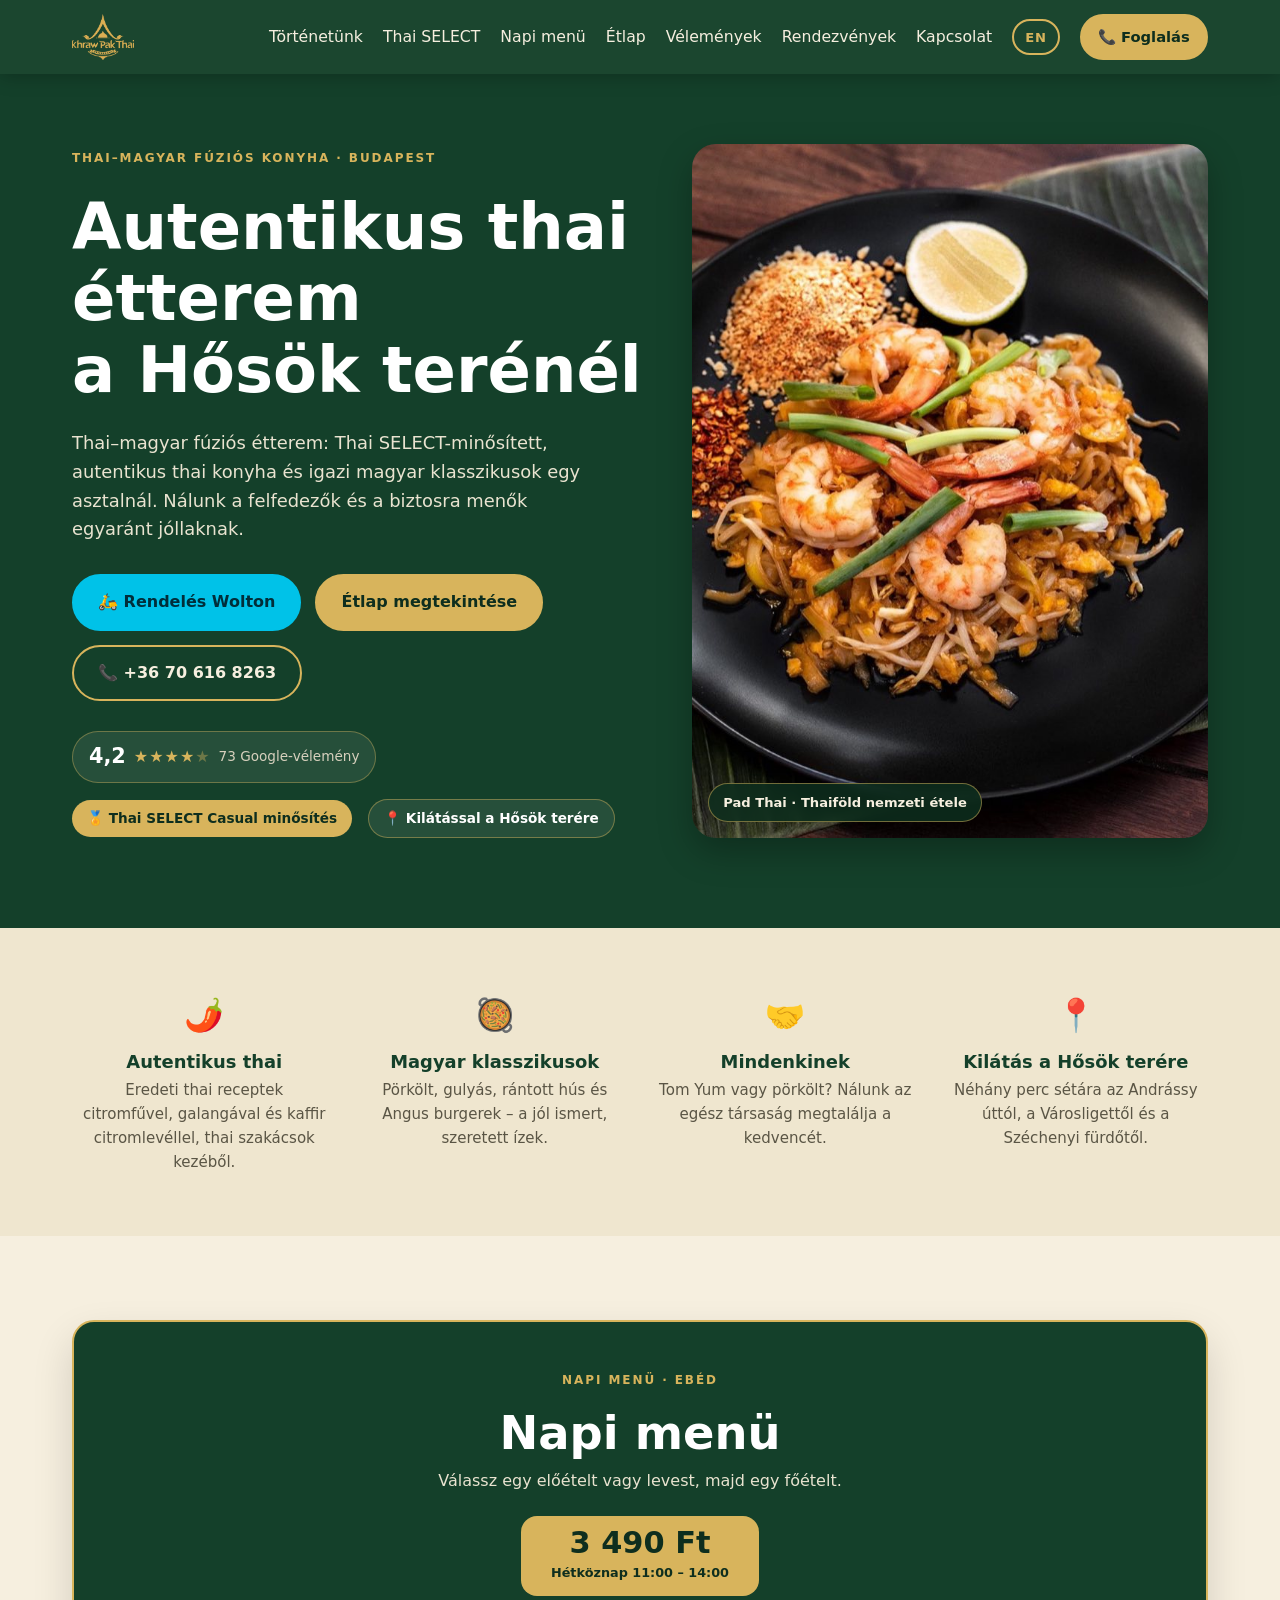
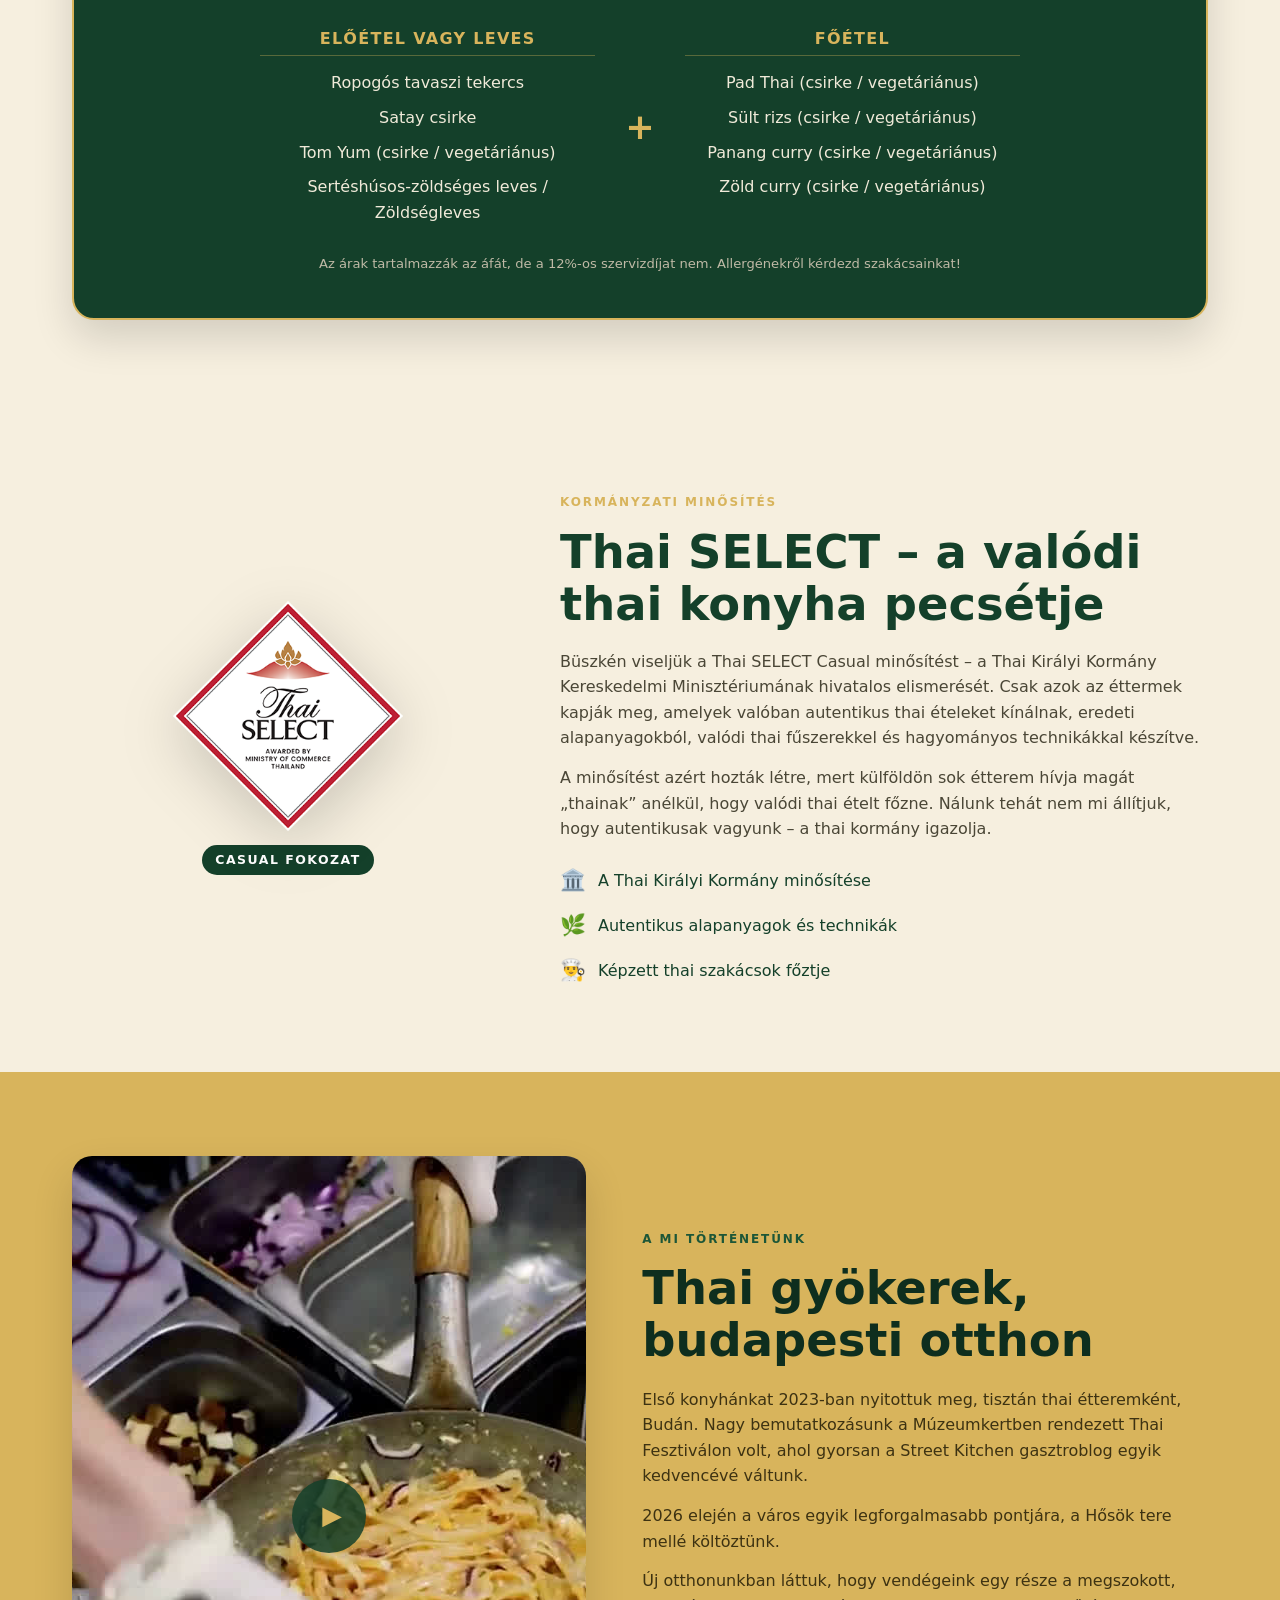
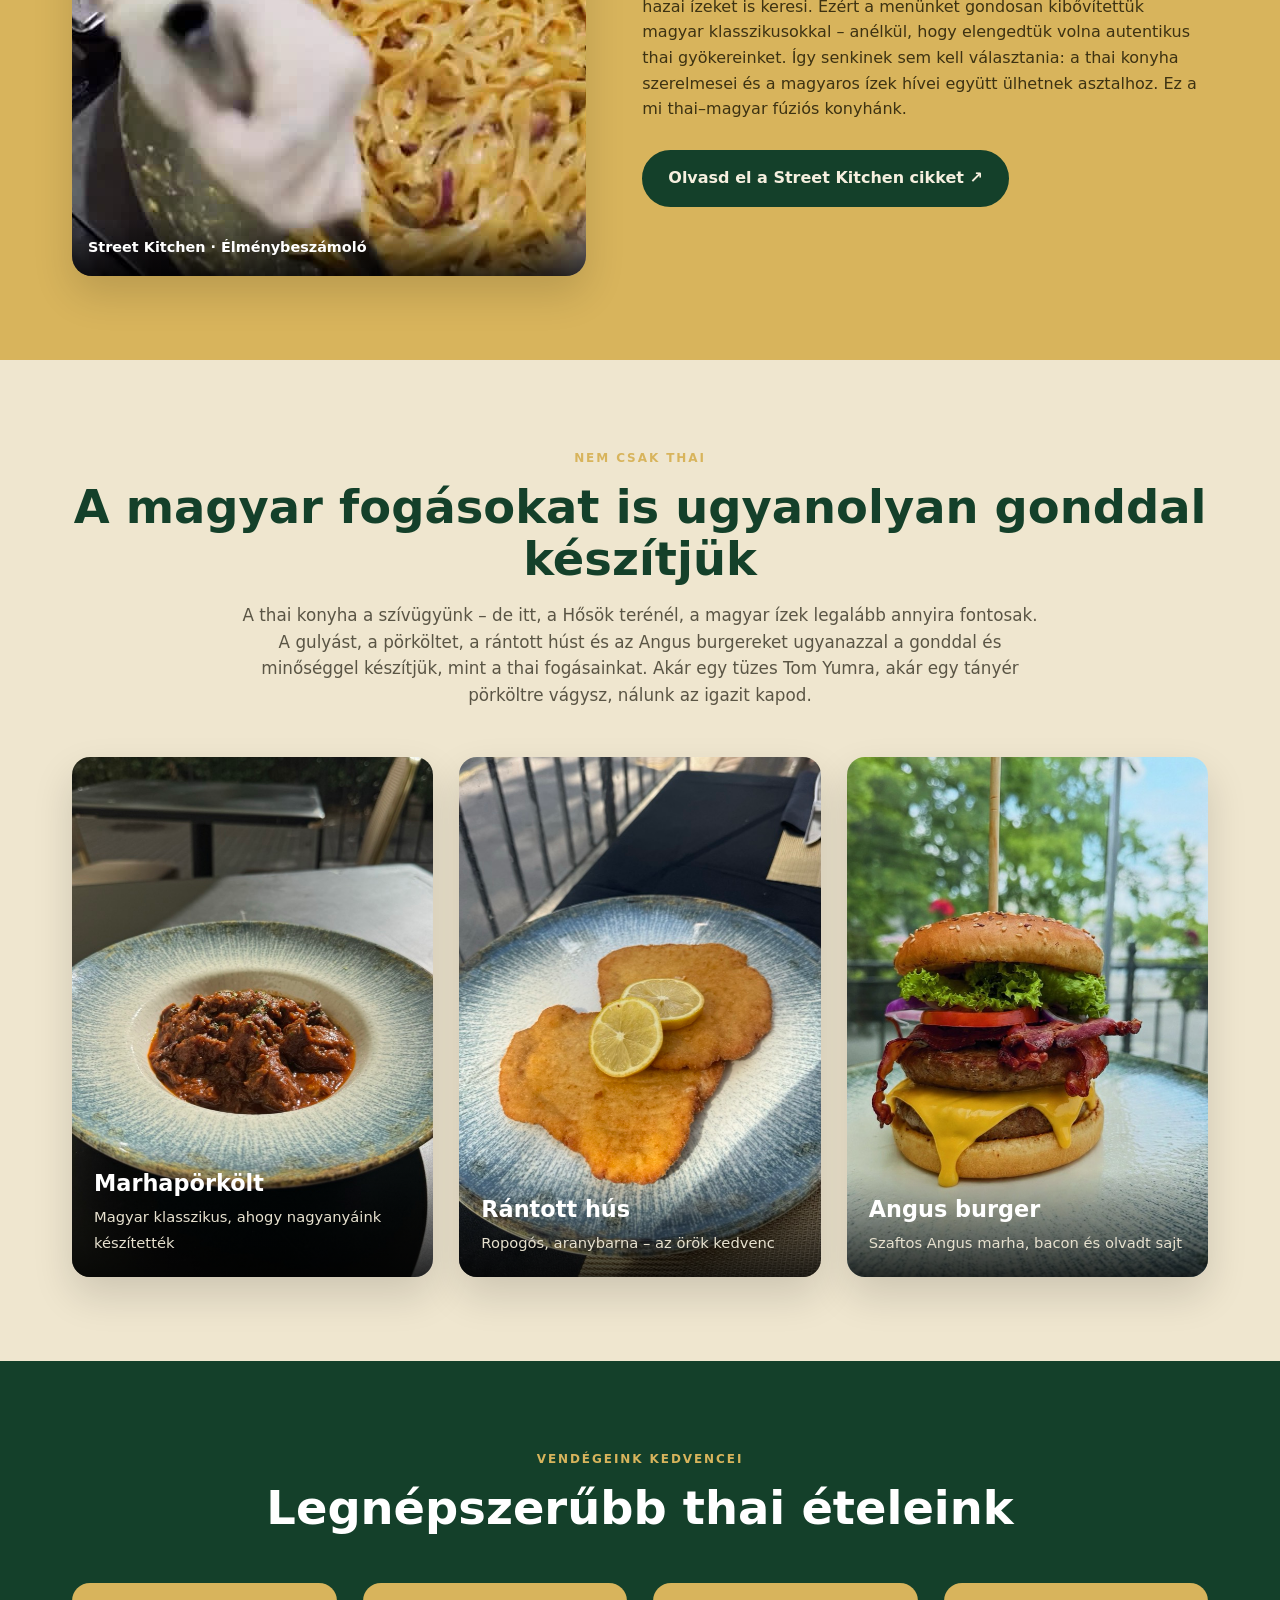
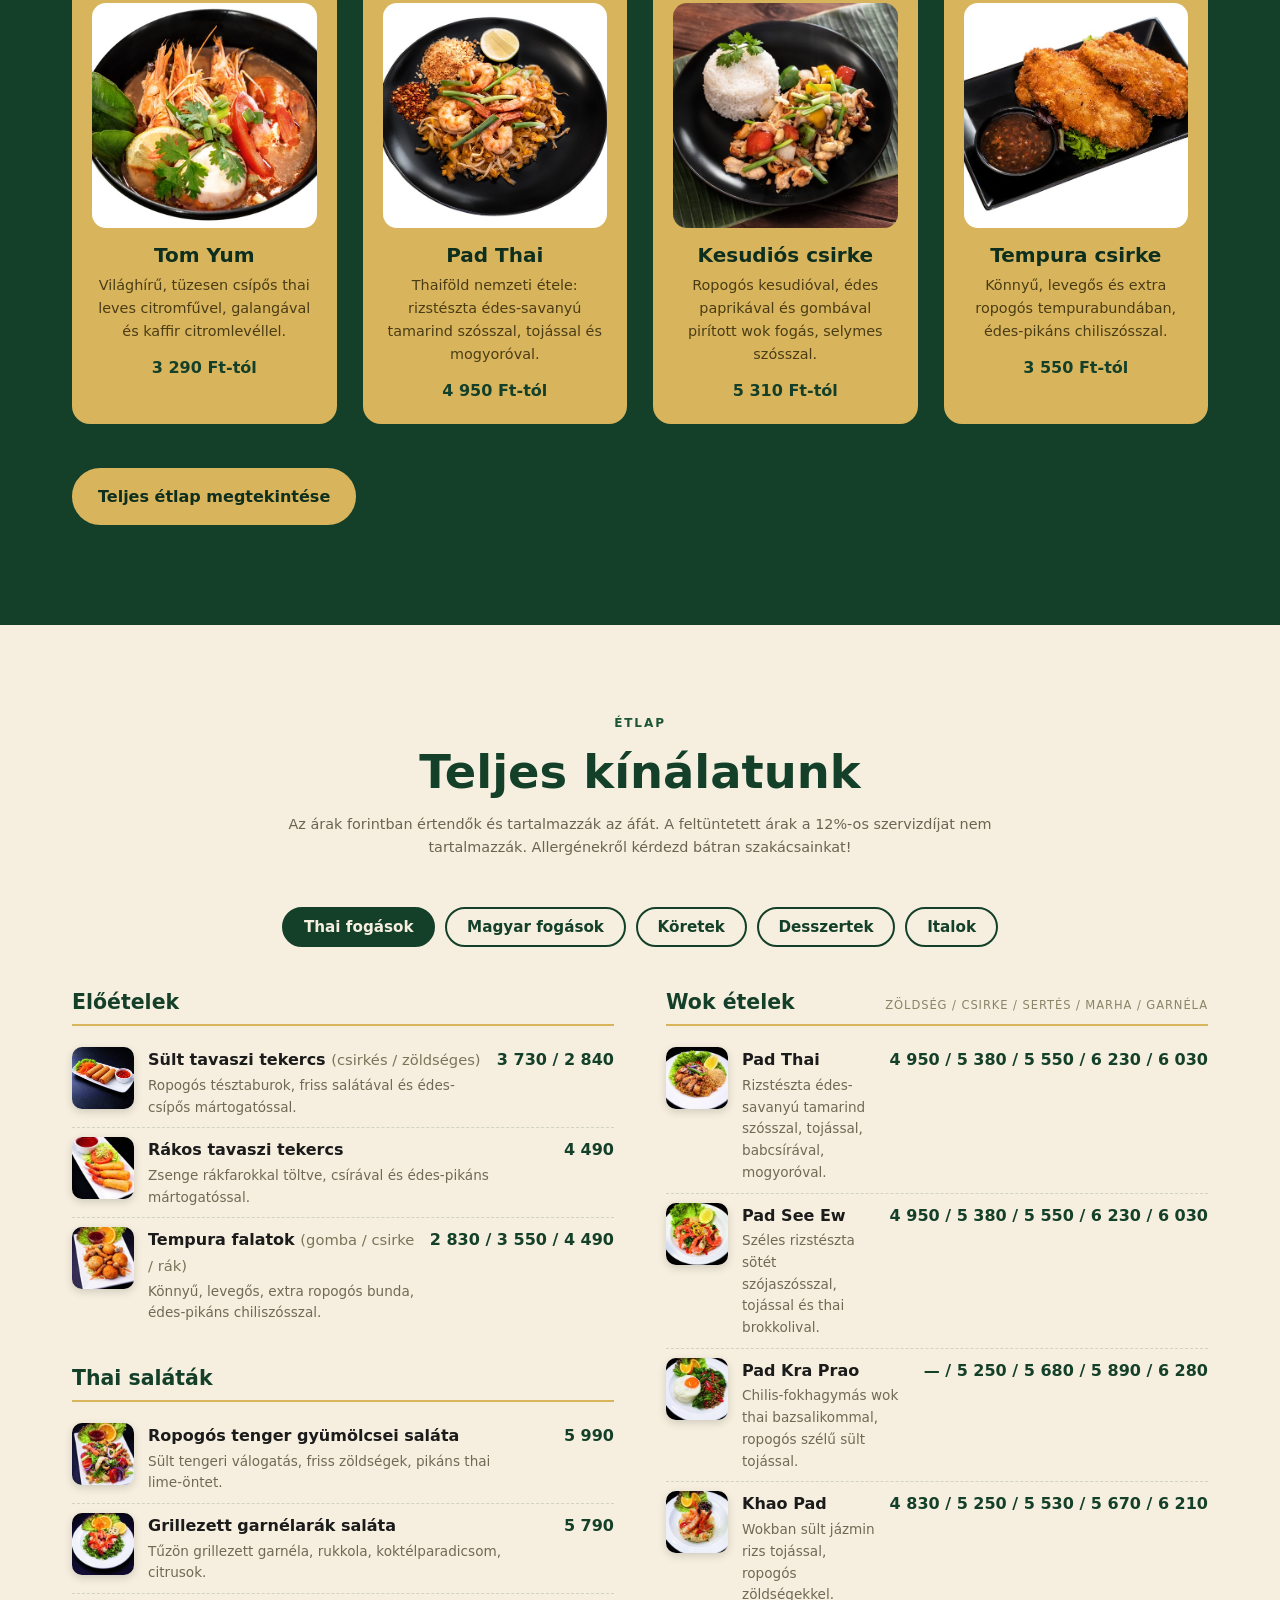
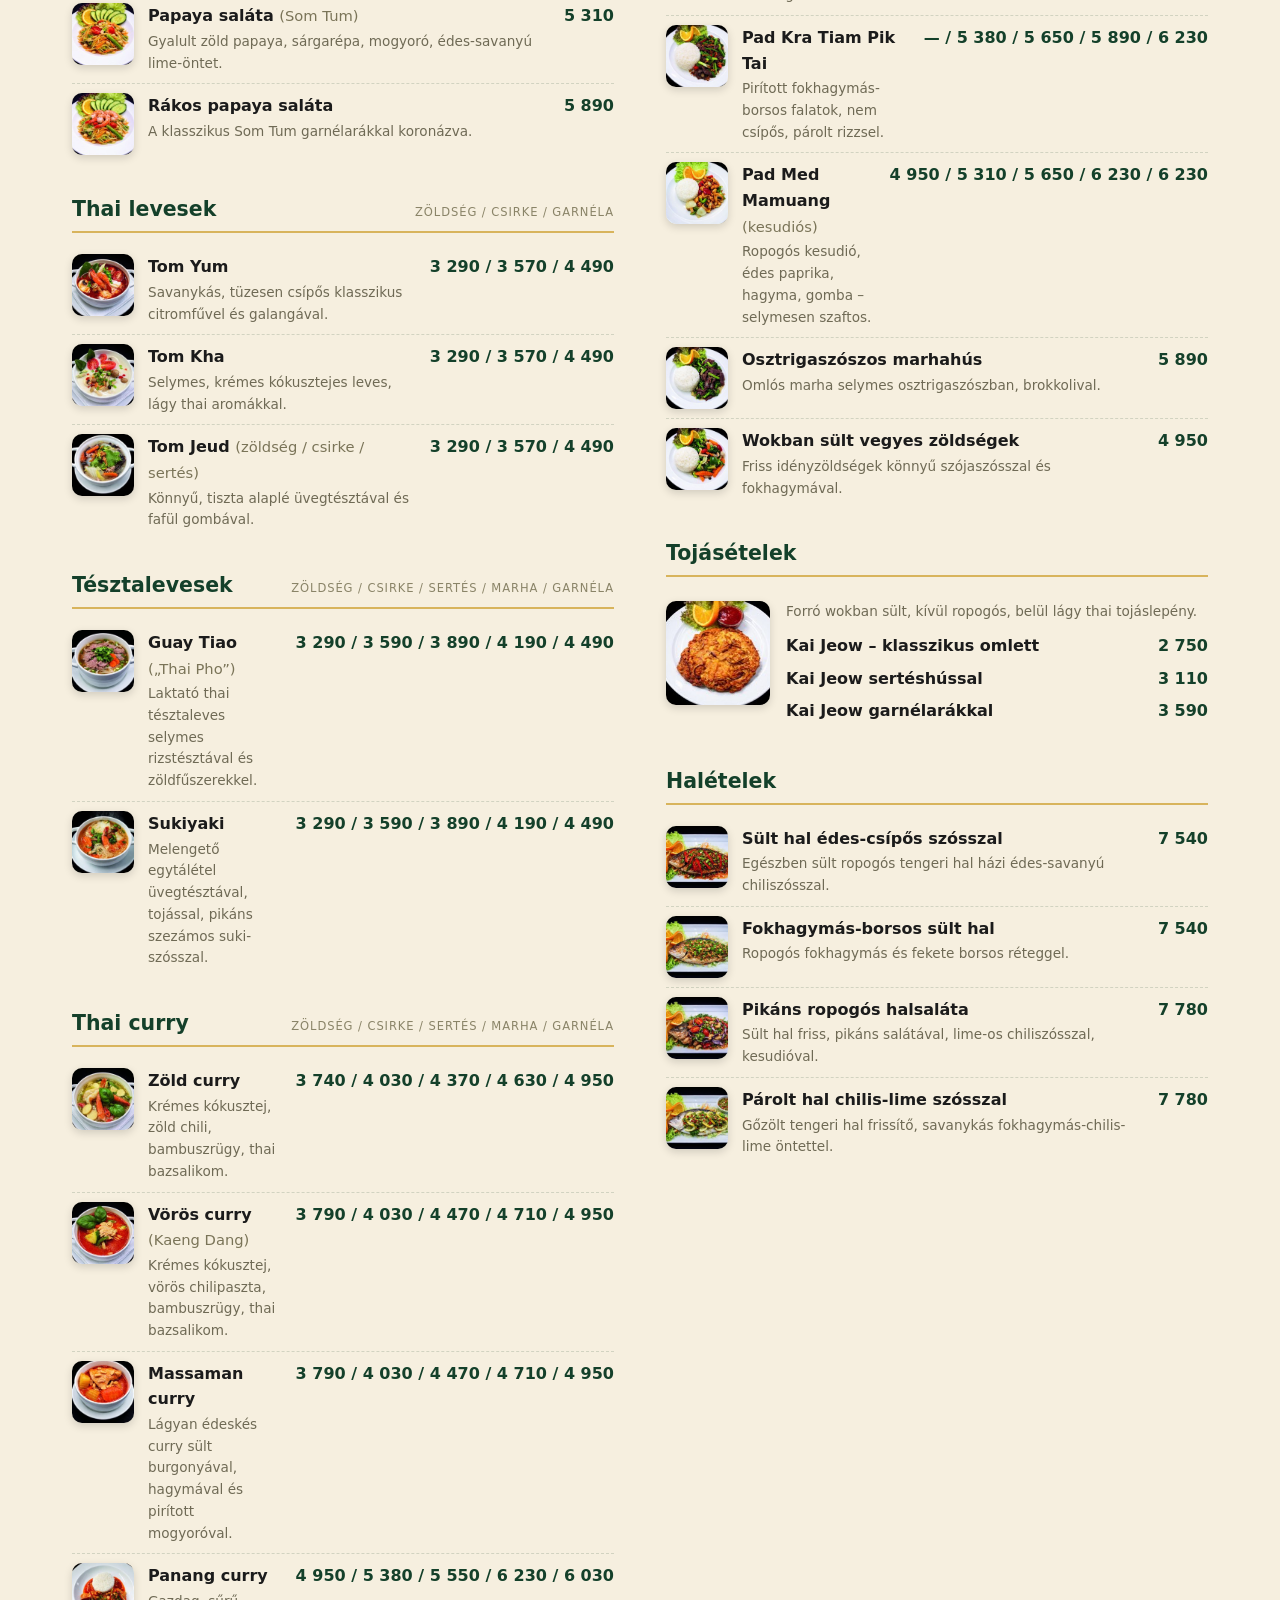
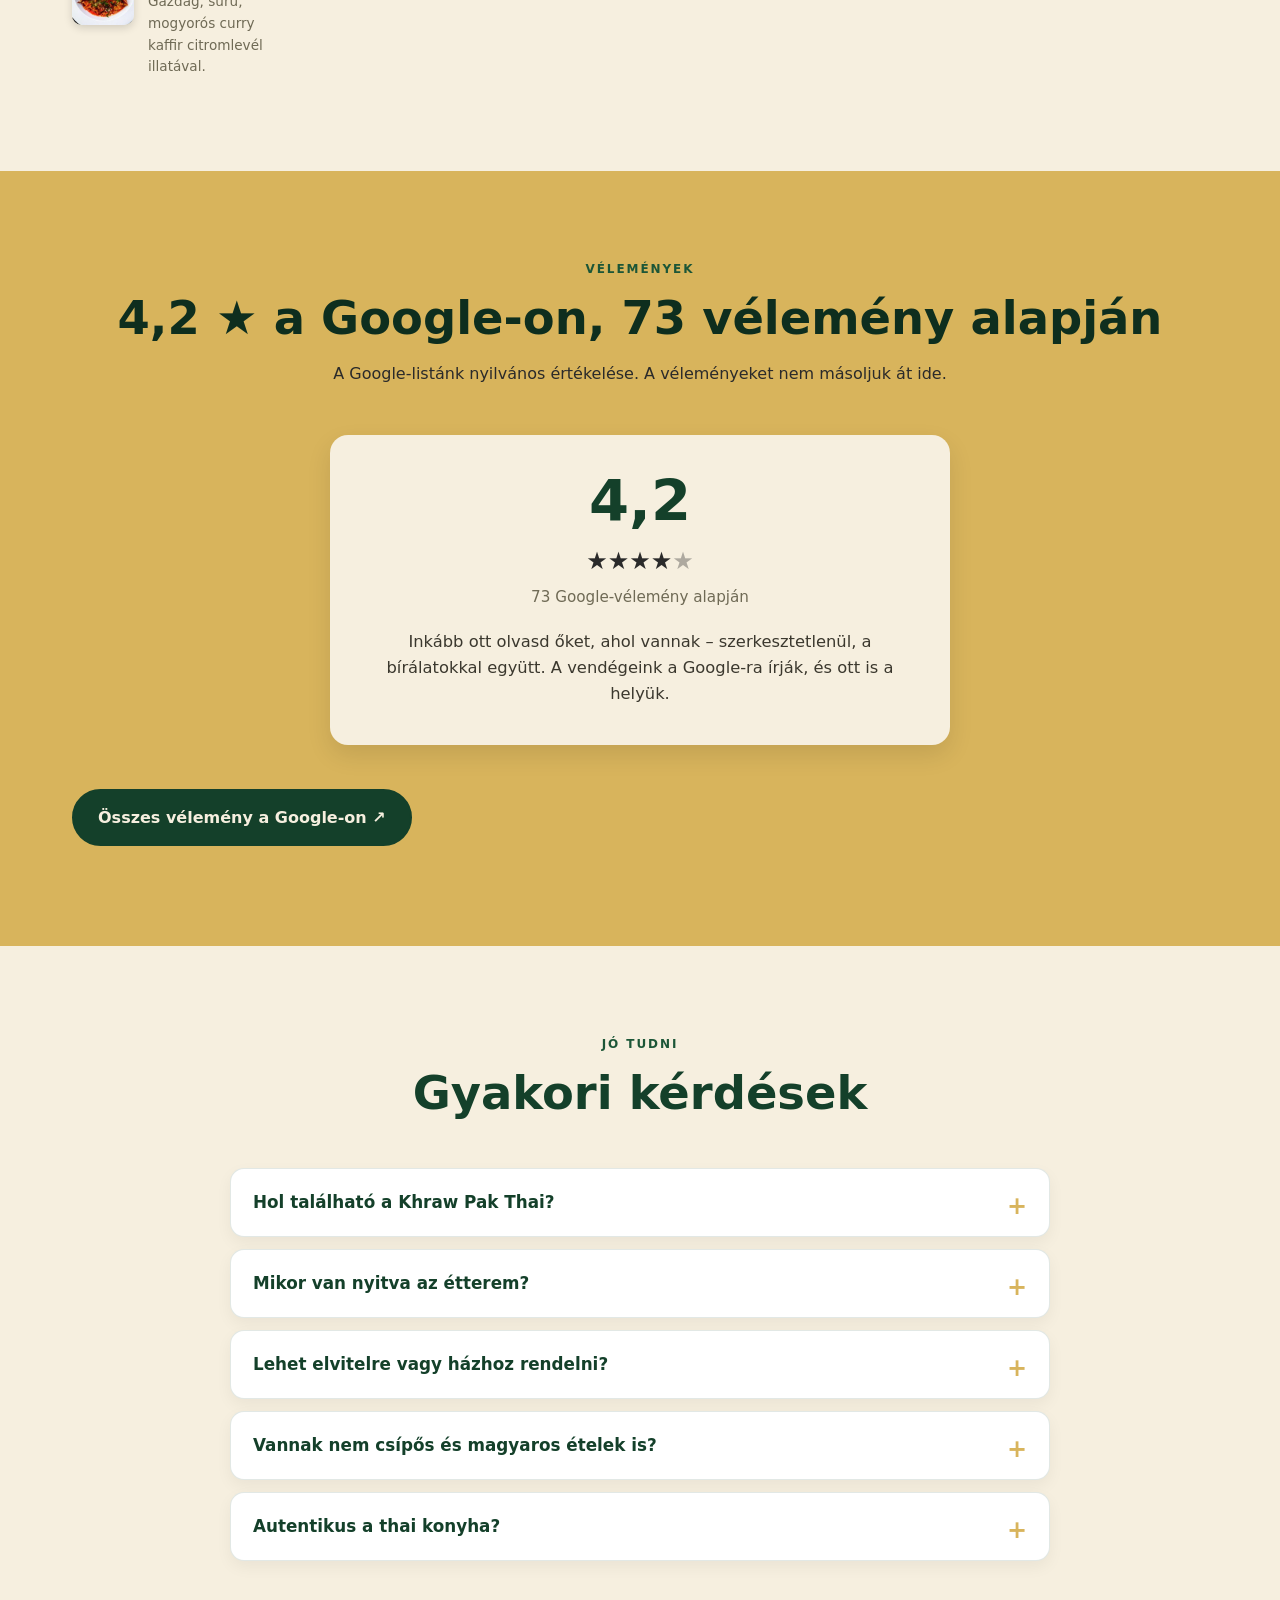
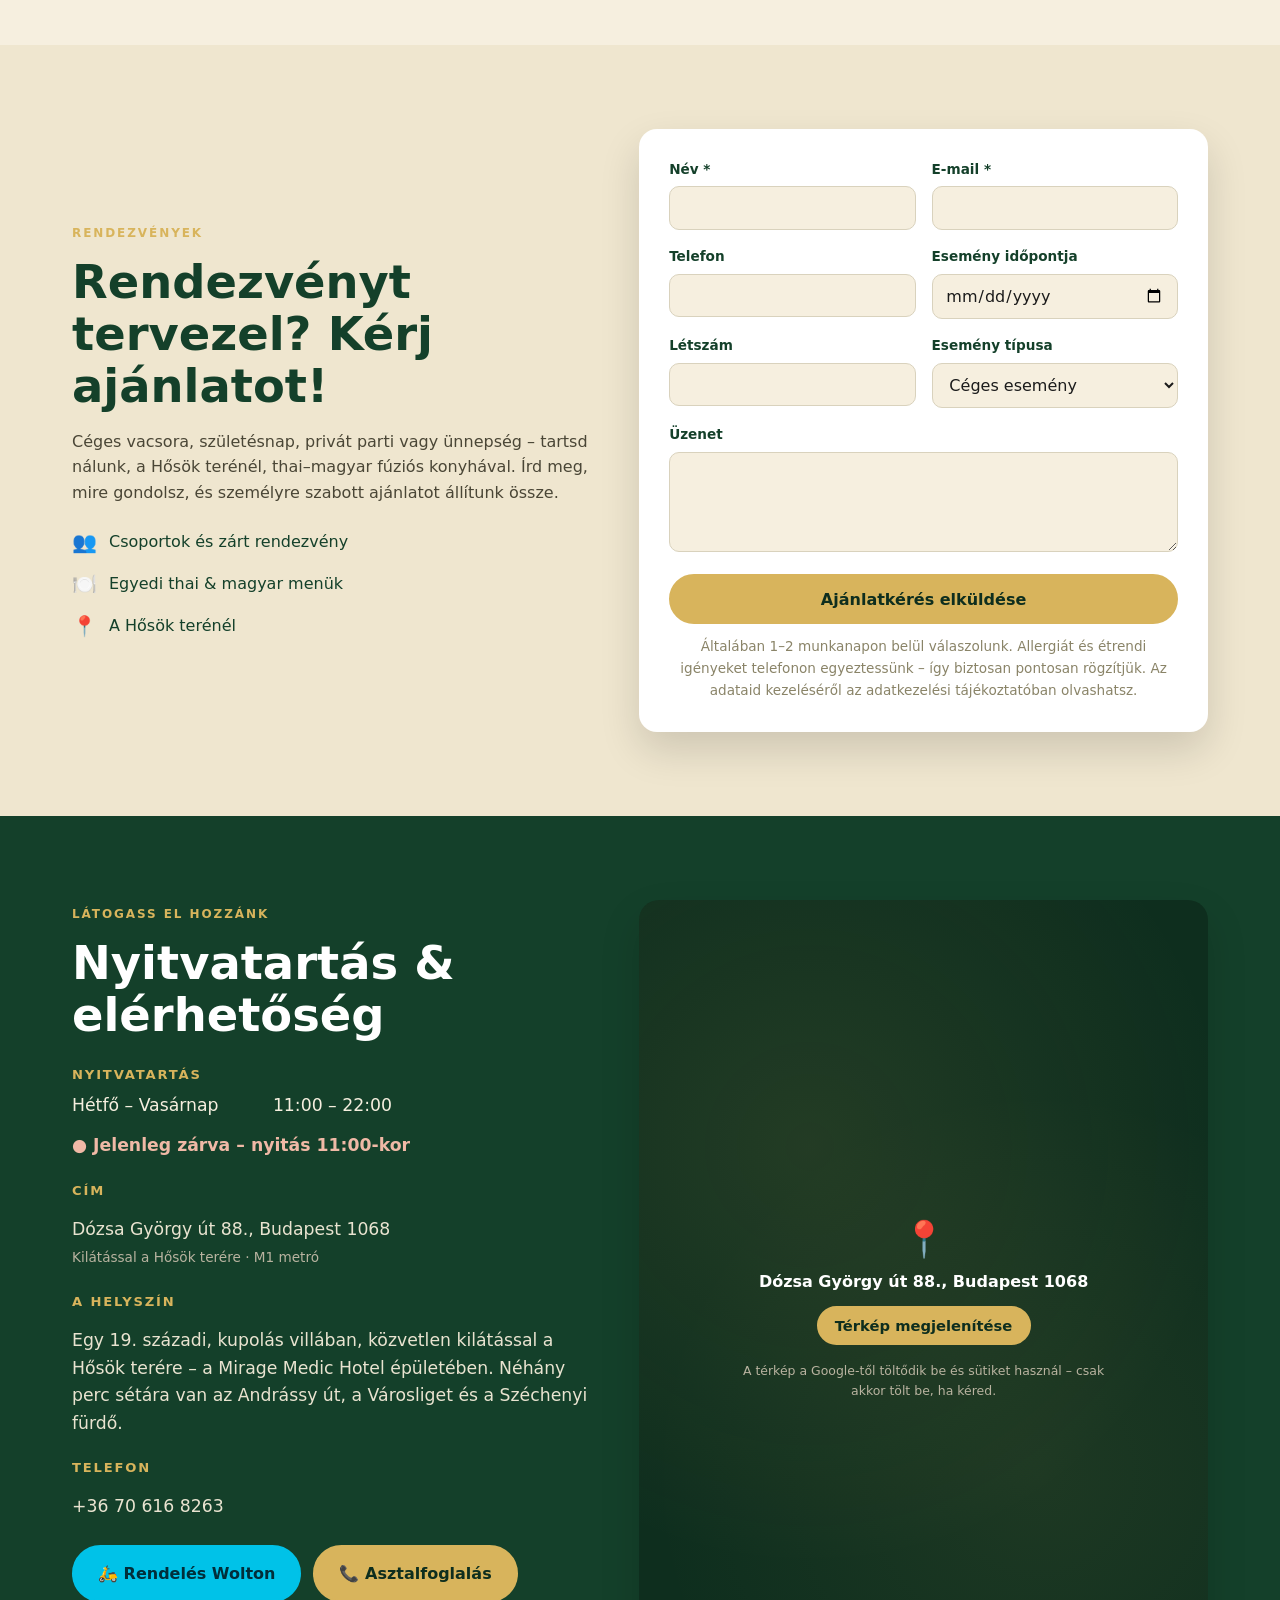
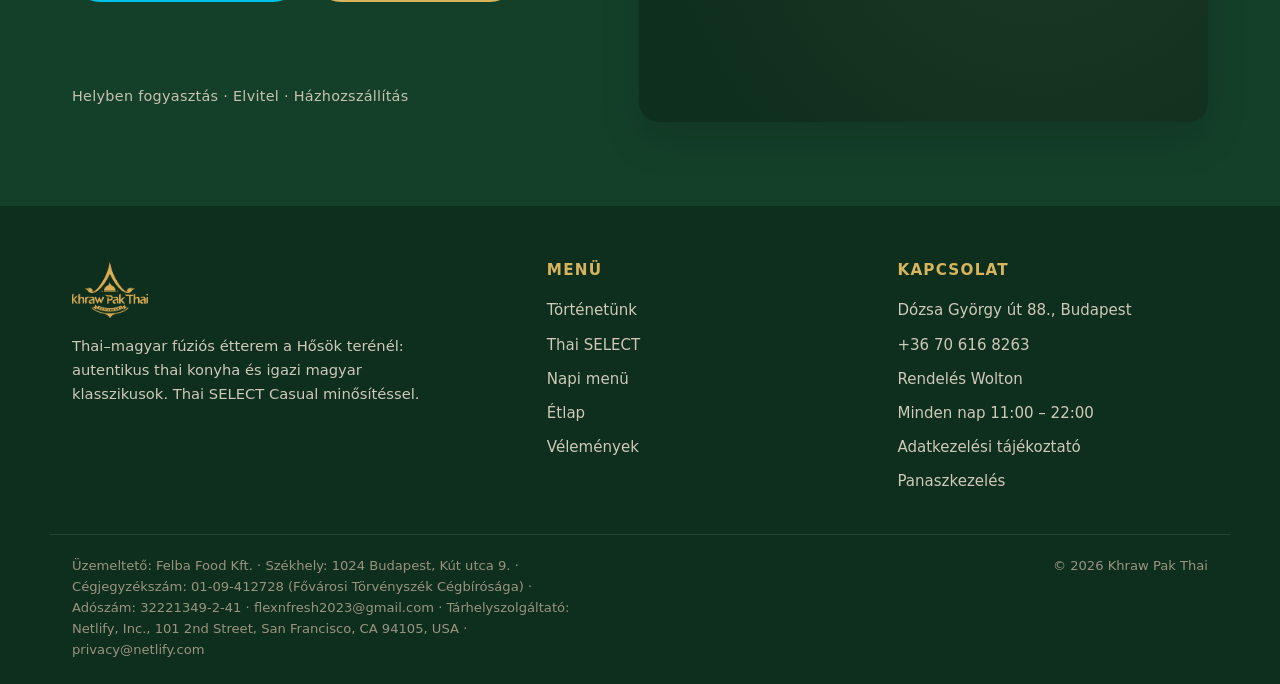
==== commit 611b2114: "Publish the consumer complaint and conciliation board notice the law requires Section 17/A(1a) of th" ====
--- a/site/index.html
+++ b/site/index.html
@@ -754,6 +754,7 @@
       <a href="https://wolt.com/hu/hun/budapest/restaurant/khrua-pak-thai" target="_blank" rel="noopener" data-en="Order on Wolt">Rendelés Wolton</a>
       <span data-en="Every day 11:00 – 22:00">Minden nap 11:00 – 22:00</span>
       <a href="/adatvedelem/" data-en="Privacy notice">Adatkezelési tájékoztató</a>
+      <a href="/adatvedelem/#panasz-bekelteto" data-en="Complaints &amp; conciliation">Panaszkezelés</a>
     </div>
   </div>
   <div class="footer-bottom">
@@ -763,7 +764,7 @@
 </footer>
 
 <!-- Kép nagyító -->
-<div class="lightbox" id="lightbox" role="dialog" aria-modal="true" aria-hidden="true">
+<div class="lightbox" id="lightbox" role="dialog" aria-modal="true" aria-hidden="true" aria-label="Étel fényképe nagyban" data-en-aria-label="Dish photo, enlarged">
   <button class="lb-close" aria-label="Bezárás" data-en-aria-label="Close">&times;</button>
   <img src="[data-uri]" alt="">
   <span class="lb-cap"></span>
